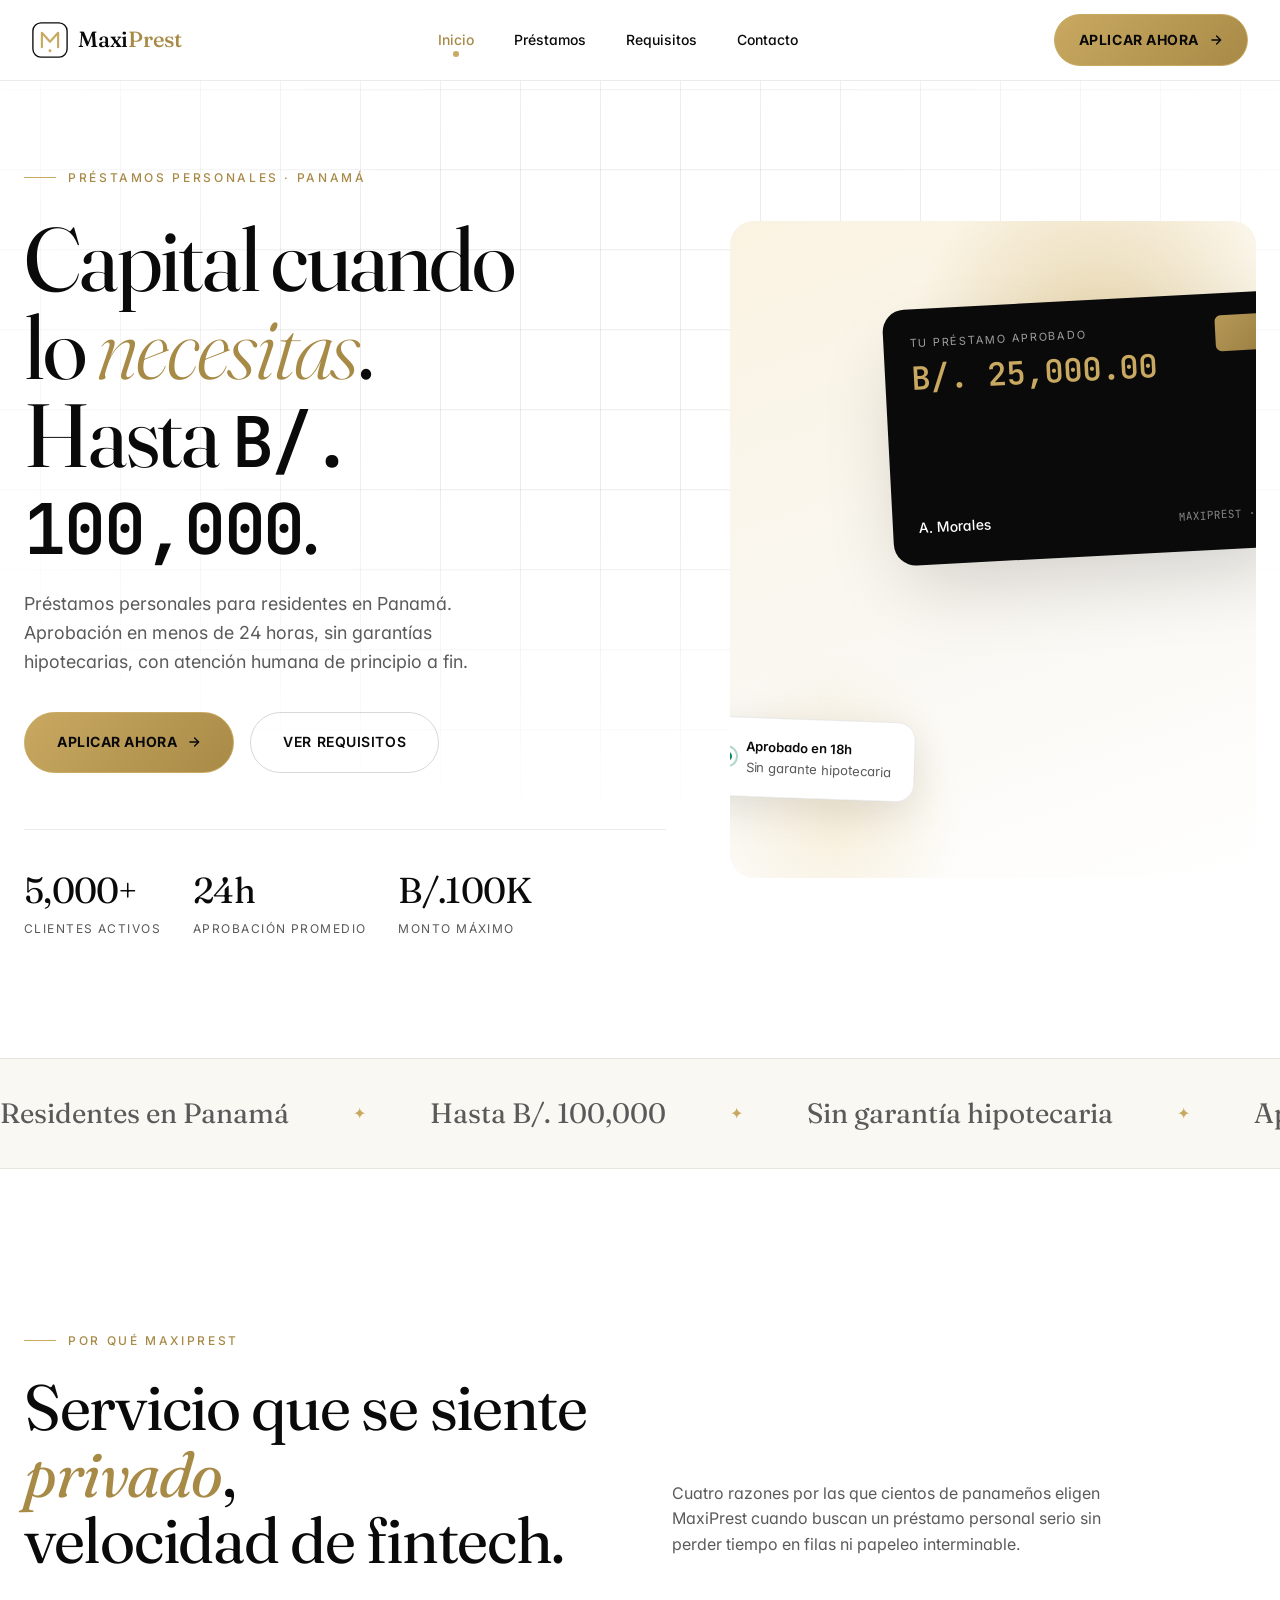
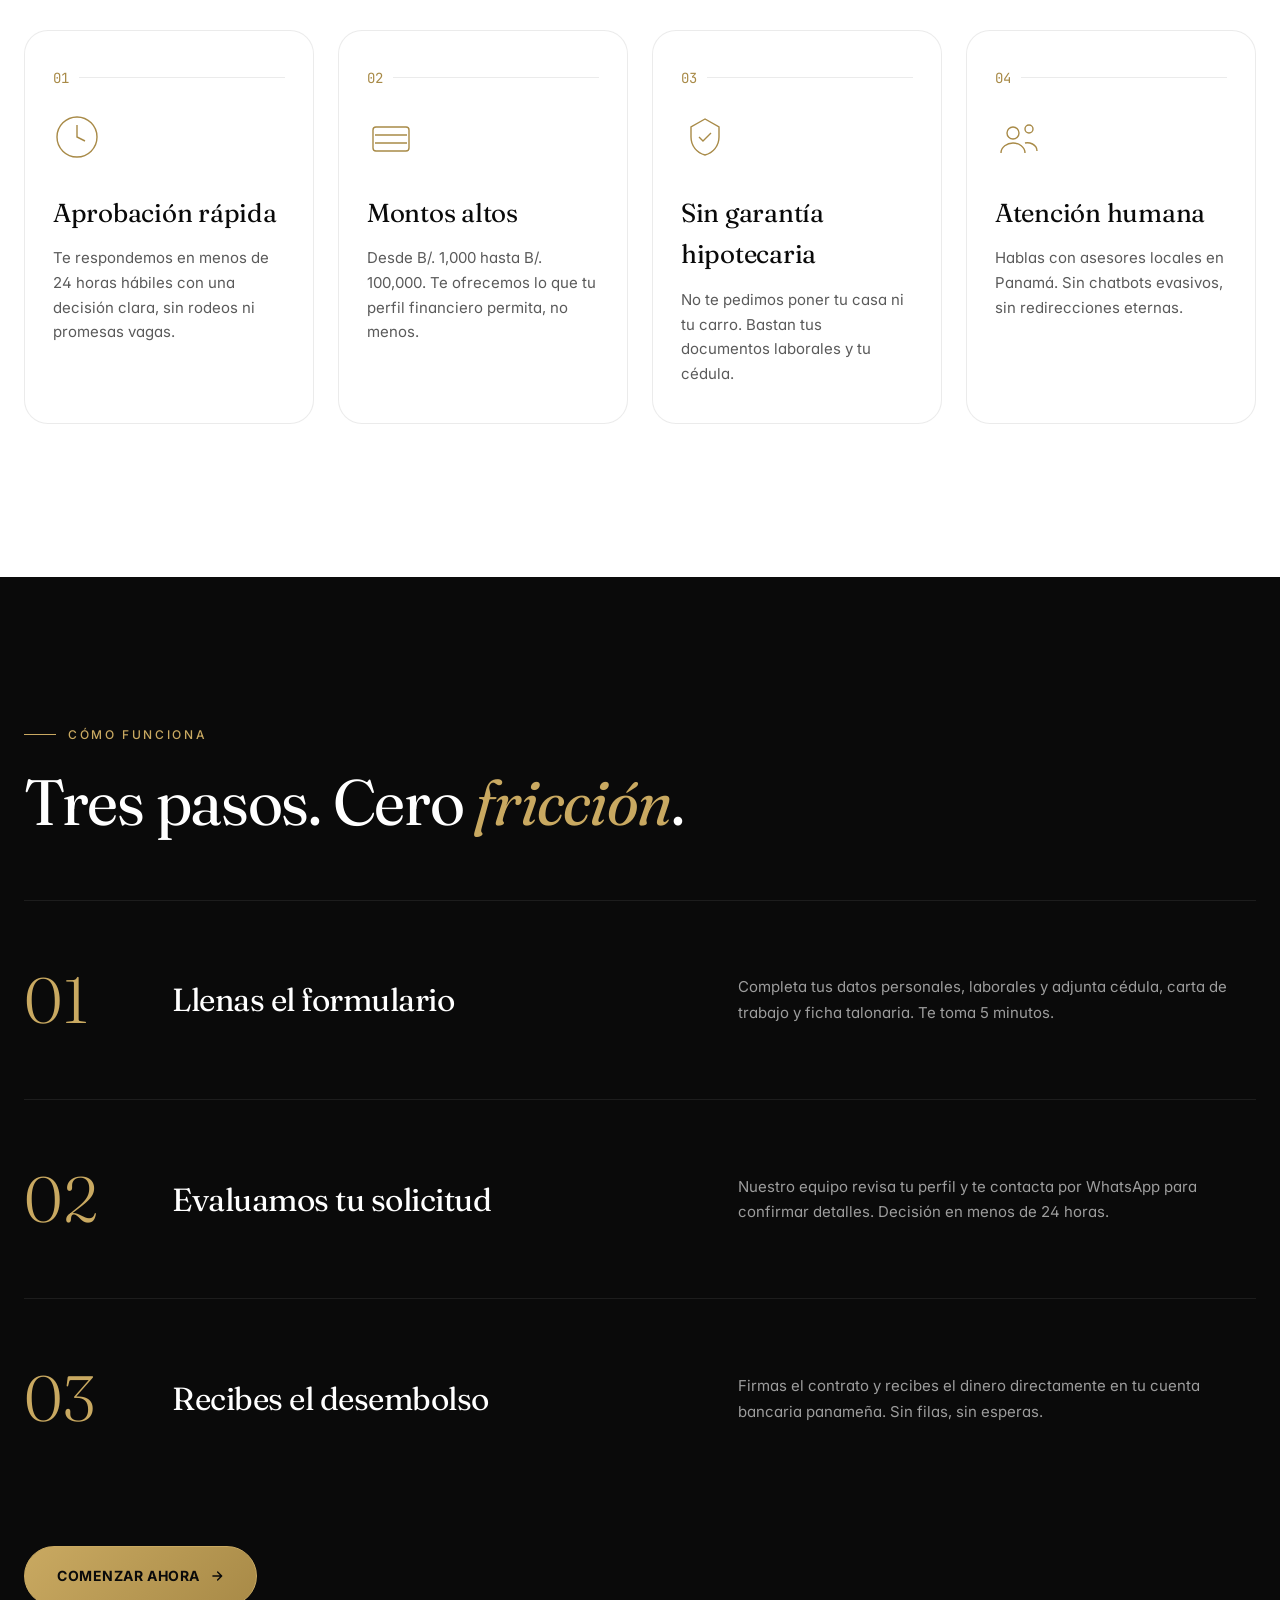
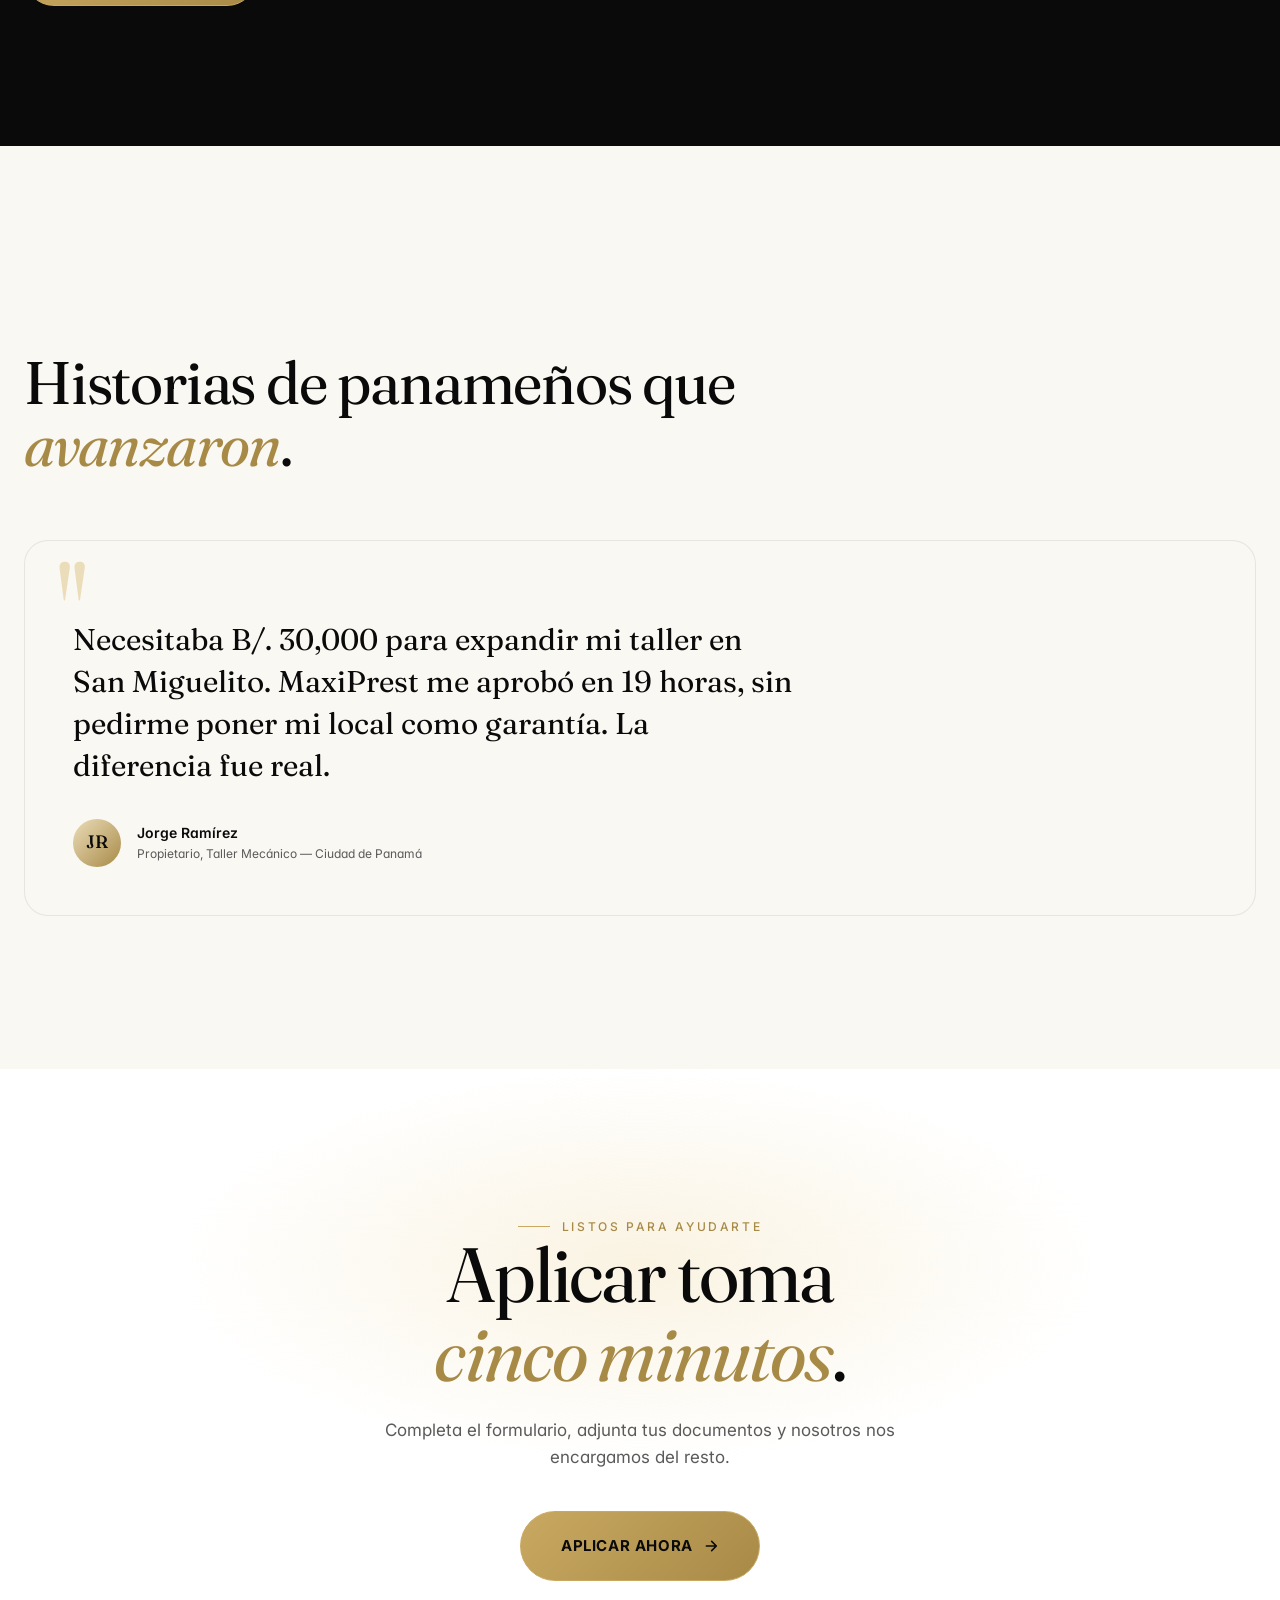
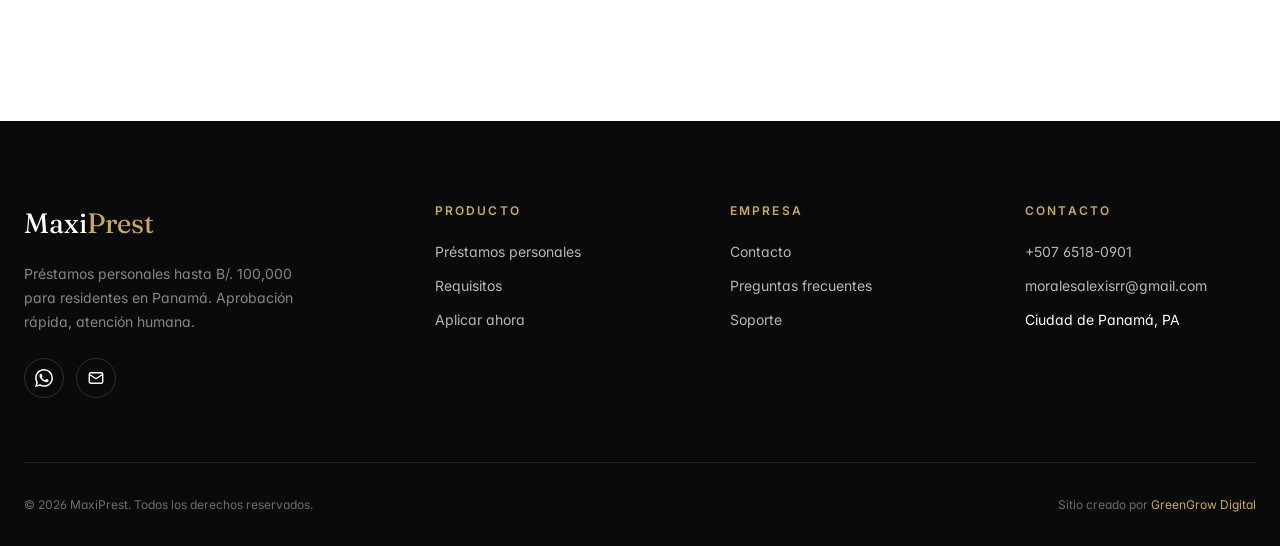
==== index.html @ 6a61d1ea "feat: MaxiPrest award-winning multi-page demo" ====
<!doctype html>
<html lang="es">
<head>
  <meta charset="utf-8" />
  <meta name="viewport" content="width=device-width, initial-scale=1, viewport-fit=cover" />
  <title>MaxiPrest — Préstamos personales hasta B/. 100,000 en Panamá</title>
  <meta name="description" content="Préstamos personales hasta B/. 100,000 para residentes en Panamá. Aprobación en 24 horas, sin garantía hipotecaria, atención humana." />
  <meta property="og:title" content="MaxiPrest — Préstamos personales hasta B/. 100,000" />
  <meta property="og:description" content="Aprobación en 24h. Préstamos hasta B/. 100,000 para residentes en Panamá." />
  <meta property="og:type" content="website" />
  <link rel="icon" href="/public/logo-mark.svg" type="image/svg+xml" />
  <link rel="preconnect" href="https://fonts.googleapis.com" />
  <link rel="preconnect" href="https://fonts.gstatic.com" crossorigin />
  <link href="https://fonts.googleapis.com/css2?family=Fraunces:opsz,wght@9..144,300..900&family=Inter:wght@300;400;500;600;700&family=JetBrains+Mono:wght@400;600&display=swap" rel="stylesheet" />
  <link href="/shared/theme.css" rel="stylesheet" />
  <style>
    /* Hero */
    .hero {
      position: relative;
      padding: calc(var(--mp-nav-h) + 80px) 24px 120px;
      overflow: hidden;
      background: var(--mp-bg);
    }
    .hero-inner {
      max-width: 1280px;
      margin: 0 auto;
      display: grid;
      grid-template-columns: 1.1fr .9fr;
      gap: 64px;
      align-items: center;
      position: relative;
    }
    .hero-h1 {
      font-family: var(--mp-font-display);
      font-size: clamp(48px, 7vw, 104px);
      font-weight: 400;
      line-height: 0.98;
      letter-spacing: -0.025em;
      margin: 28px 0 24px;
      color: var(--mp-ink);
    }
    .hero-h1 em { font-style: italic; color: var(--mp-gold-deep); font-weight: 300; }
    .hero-h1 .mp-mono-amt { font-family: var(--mp-font-mono); font-weight: 600; font-size: 0.78em; letter-spacing: -0.03em; }
    .hero-sub { font-size: clamp(16px, 1.4vw, 19px); color: var(--mp-ink-mute); max-width: 520px; line-height: 1.6; margin-bottom: 36px; }
    .hero-ctas { display: flex; gap: 16px; flex-wrap: wrap; }
    .hero-meta { display: flex; gap: 32px; margin-top: 56px; padding-top: 32px; border-top: 1px solid var(--mp-line); flex-wrap: wrap; }
    .hero-meta-item .num { font-family: var(--mp-font-display); font-size: 36px; color: var(--mp-ink); letter-spacing: -0.02em; }
    .hero-meta-item .lbl { font-size: 12px; letter-spacing: 0.12em; text-transform: uppercase; color: var(--mp-ink-mute); }

    .hero-visual {
      position: relative;
      aspect-ratio: 4 / 5;
      border-radius: var(--mp-radius-lg);
      overflow: hidden;
      background: linear-gradient(160deg, var(--mp-gold-tint) 0%, var(--mp-bg-soft) 60%, var(--mp-bg) 100%);
      transform: translateZ(0);
    }
    .hero-visual::before {
      content: '';
      position: absolute;
      inset: 0;
      background:
        radial-gradient(60% 50% at 70% 20%, var(--mp-gold-soft) 0%, transparent 60%),
        radial-gradient(40% 40% at 20% 90%, var(--mp-gold-tint) 0%, transparent 60%);
      mix-blend-mode: multiply;
    }
    .hero-card-money {
      position: absolute;
      top: 12%;
      right: -8%;
      width: 78%;
      aspect-ratio: 1.6/1;
      background: var(--mp-ink);
      border-radius: 22px;
      padding: 26px;
      color: var(--mp-bg);
      box-shadow: var(--mp-shadow-lg);
      display: flex;
      flex-direction: column;
      justify-content: space-between;
      transform: rotate(-3deg);
    }
    .hero-card-money::after {
      content: '';
      position: absolute;
      top: 22px; right: 22px;
      width: 56px; height: 36px;
      background: linear-gradient(135deg, var(--mp-gold) 0%, var(--mp-gold-deep) 100%);
      border-radius: 6px;
      opacity: .9;
    }
    .hero-card-money .amt { font-family: var(--mp-font-mono); font-size: 32px; color: var(--mp-gold); font-weight: 600; }
    .hero-card-money .lbl { font-size: 11px; letter-spacing: 0.16em; text-transform: uppercase; opacity: .6; }
    .hero-card-money .row { display: flex; justify-content: space-between; align-items: flex-end; }
    .hero-card-money .holder { font-size: 14px; font-weight: 500; }

    .hero-card-approval {
      position: absolute;
      bottom: 12%;
      left: -6%;
      background: var(--mp-bg);
      border: 1px solid var(--mp-line);
      border-radius: 18px;
      padding: 18px 22px;
      box-shadow: var(--mp-shadow-md);
      display: flex;
      align-items: center;
      gap: 14px;
      transform: rotate(2deg);
    }
    .hero-card-approval .dot { width: 10px; height: 10px; border-radius: 50%; background: var(--mp-success); position: relative; }
    .hero-card-approval .dot::after { content: ''; position: absolute; inset: -6px; border-radius: 50%; border: 2px solid var(--mp-success); opacity: .35; animation: mp-pulse 2s var(--mp-ease) infinite; }
    @keyframes mp-pulse { 0% { transform: scale(.9); opacity: .5; } 70% { transform: scale(1.6); opacity: 0; } 100% { opacity: 0; } }
    .hero-card-approval .txt { font-size: 13px; }
    .hero-card-approval .txt strong { display:block; color: var(--mp-ink); font-weight: 600; }
    .hero-card-approval .txt span { color: var(--mp-ink-mute); }

    @media (max-width: 980px) {
      .hero-inner { grid-template-columns: 1fr; gap: 48px; }
      .hero-visual { max-width: 480px; margin: 0 auto; }
    }

    /* Marquee */
    .marquee {
      padding: 32px 0;
      border-top: 1px solid var(--mp-line);
      border-bottom: 1px solid var(--mp-line);
      overflow: hidden;
      background: var(--mp-bg-soft);
    }
    .marquee-track {
      display: flex;
      gap: 64px;
      animation: scroll-x 40s linear infinite;
      width: max-content;
    }
    .marquee-item { font-family: var(--mp-font-display); font-size: 28px; color: var(--mp-ink-mute); display: inline-flex; align-items: center; gap: 64px; }
    .marquee-item::after { content: '✦'; color: var(--mp-gold); font-size: 16px; }
    @keyframes scroll-x { to { transform: translateX(-50%); } }

    /* Benefits */
    .benefits-grid { display: grid; grid-template-columns: repeat(auto-fit, minmax(240px, 1fr)); gap: 24px; margin-top: 56px; }
    .benefit { padding: 36px 28px; }
    .benefit-num { font-family: var(--mp-font-mono); color: var(--mp-gold-deep); font-size: 14px; margin-bottom: 24px; display: flex; align-items: center; gap: 10px; }
    .benefit-num::after { content: ''; flex: 1; height: 1px; background: var(--mp-line); }
    .benefit-icon { width: 48px; height: 48px; color: var(--mp-gold-deep); margin-bottom: 24px; }
    .benefit h3 { font-family: var(--mp-font-display); font-size: 26px; font-weight: 400; margin: 0 0 12px; letter-spacing: -0.01em; }
    .benefit p { margin: 0; color: var(--mp-ink-mute); font-size: 15px; line-height: 1.65; }

    /* Steps */
    .steps {
      background: var(--mp-ink);
      color: var(--mp-bg);
      padding: clamp(80px, 12vw, 140px) 24px;
      overflow: hidden;
      position: relative;
    }
    .steps .mp-eyebrow { color: var(--mp-gold); }
    .steps-h2 { font-family: var(--mp-font-display); color: var(--mp-bg); font-size: clamp(40px, 5vw, 64px); font-weight: 400; letter-spacing: -0.02em; line-height: 1.05; margin: 24px 0 64px; max-width: 800px; }
    .steps-h2 em { color: var(--mp-gold); font-style: italic; }
    .step { display: grid; grid-template-columns: 100px 1fr 1fr; gap: 48px; padding: 48px 0; border-top: 1px solid rgba(255,255,255,0.08); align-items: center; }
    .step:last-child { border-bottom: 1px solid rgba(255,255,255,0.08); }
    .step-num { font-family: var(--mp-font-display); font-size: 64px; color: var(--mp-gold); font-weight: 300; }
    .step-title { font-family: var(--mp-font-display); font-size: 32px; font-weight: 400; letter-spacing: -0.015em; }
    .step-desc { color: rgba(255,255,255,0.6); font-size: 15px; line-height: 1.7; }
    @media (max-width: 760px) {
      .step { grid-template-columns: 1fr; gap: 12px; padding: 32px 0; }
    }

    /* Testimonials */
    .testimonial-card { padding: 48px; background: var(--mp-bg-soft); border-radius: var(--mp-radius-lg); border: 1px solid var(--mp-line); position: relative; }
    .testimonial-card::before {
      content: '"';
      position: absolute;
      top: 12px; left: 32px;
      font-family: var(--mp-font-display);
      font-size: 120px;
      color: var(--mp-gold-soft);
      line-height: 1;
    }
    .testimonial-quote { font-family: var(--mp-font-display); font-size: clamp(22px, 2.4vw, 30px); line-height: 1.4; font-weight: 400; color: var(--mp-ink); position: relative; max-width: 720px; }
    .testimonial-author { display: flex; align-items: center; gap: 16px; margin-top: 32px; }
    .testimonial-avatar { width: 48px; height: 48px; border-radius: 50%; background: linear-gradient(135deg, var(--mp-gold-soft), var(--mp-gold-deep)); display: flex; align-items: center; justify-content: center; font-family: var(--mp-font-display); font-size: 18px; color: var(--mp-ink); font-weight: 500; }
    .testimonial-name { font-weight: 600; font-size: 14px; color: var(--mp-ink); }
    .testimonial-role { font-size: 12px; color: var(--mp-ink-mute); }

    /* Final CTA */
    .final-cta {
      padding: clamp(80px, 12vw, 140px) 24px;
      text-align: center;
      background:
        radial-gradient(ellipse 60% 50% at 50% 30%, var(--mp-gold-tint) 0%, transparent 60%),
        var(--mp-bg);
    }
    .final-cta h2 { font-family: var(--mp-font-display); font-size: clamp(40px, 6vw, 84px); line-height: 1.02; font-weight: 400; margin: 0 0 24px; letter-spacing: -0.025em; }
    .final-cta h2 em { color: var(--mp-gold-deep); font-style: italic; }
    .final-cta p { color: var(--mp-ink-mute); font-size: 17px; max-width: 600px; margin: 0 auto 40px; }
  </style>
</head>
<body>

  <div id="mp-nav"></div>

  <section class="hero">
    <div class="mp-hero-grid-bg"></div>
    <div class="hero-inner">
      <div>
        <span class="mp-eyebrow" data-mp-reveal>Préstamos personales · Panamá</span>
        <h1 class="hero-h1" data-mp-reveal data-mp-reveal-delay="100">
          Capital cuando<br/>lo <em>necesitas</em>.<br/>
          Hasta <span class="mp-mono-amt">B/. 100,000</span>.
        </h1>
        <p class="hero-sub" data-mp-reveal data-mp-reveal-delay="200">
          Préstamos personales para residentes en Panamá. Aprobación en menos de 24 horas, sin garantías hipotecarias, con atención humana de principio a fin.
        </p>
        <div class="hero-ctas" data-mp-reveal data-mp-reveal-delay="300">
          <a class="mp-btn mp-btn-gold-solid" href="/aplica">
            Aplicar ahora
            <svg width="14" height="14" viewBox="0 0 24 24" fill="none" stroke="currentColor" stroke-width="2.4" stroke-linecap="round" stroke-linejoin="round"><path d="M5 12h14M13 5l7 7-7 7"/></svg>
          </a>
          <a class="mp-btn mp-btn-ghost" href="/requisitos">Ver requisitos</a>
        </div>
        <div class="hero-meta" data-mp-reveal data-mp-reveal-delay="400">
          <div class="hero-meta-item">
            <div class="num"><span data-counter="5000">0</span>+</div>
            <div class="lbl">Clientes activos</div>
          </div>
          <div class="hero-meta-item">
            <div class="num"><span data-counter="24">0</span>h</div>
            <div class="lbl">Aprobación promedio</div>
          </div>
          <div class="hero-meta-item">
            <div class="num">B/.<span data-counter="100">0</span>K</div>
            <div class="lbl">Monto máximo</div>
          </div>
        </div>
      </div>

      <div class="hero-visual" data-mp-reveal data-mp-reveal-delay="200" id="heroVisual">
        <div class="hero-card-money" id="heroCardMoney">
          <div>
            <div class="lbl">Tu préstamo aprobado</div>
            <div class="amt">B/. 25,000.00</div>
          </div>
          <div class="row">
            <div class="holder">A. Morales</div>
            <div style="font-family: var(--mp-font-mono); font-size: 11px; opacity: .5;">MAXIPREST · PA</div>
          </div>
        </div>
        <div class="hero-card-approval" id="heroCardApproval">
          <span class="dot"></span>
          <div class="txt">
            <strong>Aprobado en 18h</strong>
            <span>Sin garante hipotecaria</span>
          </div>
        </div>
      </div>
    </div>
  </section>

  <div class="marquee" aria-hidden="true">
    <div class="marquee-track">
      <span class="marquee-item">Residentes en Panamá</span>
      <span class="marquee-item">Hasta B/. 100,000</span>
      <span class="marquee-item">Sin garantía hipotecaria</span>
      <span class="marquee-item">Aprobación en 24h</span>
      <span class="marquee-item">Atención humana</span>
      <span class="marquee-item">Residentes en Panamá</span>
      <span class="marquee-item">Hasta B/. 100,000</span>
      <span class="marquee-item">Sin garantía hipotecaria</span>
      <span class="marquee-item">Aprobación en 24h</span>
      <span class="marquee-item">Atención humana</span>
    </div>
  </div>

  <section class="mp-section">
    <div class="mp-container">
      <div style="display:grid; grid-template-columns: 1fr 1fr; gap: 64px; align-items: end;">
        <div>
          <span class="mp-eyebrow" data-mp-reveal>Por qué MaxiPrest</span>
          <h2 class="mp-display" data-mp-reveal data-mp-reveal-delay="100" style="font-size: clamp(36px, 5vw, 64px); margin: 24px 0 0;">
            Servicio que se siente <em style="font-style: italic; color: var(--mp-gold-deep);">privado</em>,<br/>velocidad de fintech.
          </h2>
        </div>
        <p class="mp-text-mute" data-mp-reveal data-mp-reveal-delay="200" style="font-size: 16px; max-width: 460px;">
          Cuatro razones por las que cientos de panameños eligen MaxiPrest cuando buscan un préstamo personal serio sin perder tiempo en filas ni papeleo interminable.
        </p>
      </div>

      <div class="benefits-grid">
        <article class="mp-card mp-card-hover benefit" data-mp-reveal>
          <div class="benefit-num">01</div>
          <svg class="benefit-icon" viewBox="0 0 48 48" fill="none" stroke="currentColor" stroke-width="1.4"><circle cx="24" cy="24" r="20"/><path d="M24 12v12l8 4"/></svg>
          <h3>Aprobación rápida</h3>
          <p>Te respondemos en menos de 24 horas hábiles con una decisión clara, sin rodeos ni promesas vagas.</p>
        </article>
        <article class="mp-card mp-card-hover benefit" data-mp-reveal data-mp-reveal-delay="100">
          <div class="benefit-num">02</div>
          <svg class="benefit-icon" viewBox="0 0 48 48" fill="none" stroke="currentColor" stroke-width="1.4"><path d="M8 22h32M8 30h32"/><rect x="6" y="14" width="36" height="24" rx="3"/></svg>
          <h3>Montos altos</h3>
          <p>Desde B/. 1,000 hasta B/. 100,000. Te ofrecemos lo que tu perfil financiero permita, no menos.</p>
        </article>
        <article class="mp-card mp-card-hover benefit" data-mp-reveal data-mp-reveal-delay="200">
          <div class="benefit-num">03</div>
          <svg class="benefit-icon" viewBox="0 0 48 48" fill="none" stroke="currentColor" stroke-width="1.4"><path d="M24 6L10 14v10c0 9 6 16 14 18 8-2 14-9 14-18V14L24 6z"/><path d="M18 24l4 4 8-8"/></svg>
          <h3>Sin garantía hipotecaria</h3>
          <p>No te pedimos poner tu casa ni tu carro. Bastan tus documentos laborales y tu cédula.</p>
        </article>
        <article class="mp-card mp-card-hover benefit" data-mp-reveal data-mp-reveal-delay="300">
          <div class="benefit-num">04</div>
          <svg class="benefit-icon" viewBox="0 0 48 48" fill="none" stroke="currentColor" stroke-width="1.4"><circle cx="18" cy="20" r="6"/><path d="M6 40c0-6 6-10 12-10s12 4 12 10"/><circle cx="34" cy="16" r="4"/><path d="M30 30c4-1 12 1 12 8"/></svg>
          <h3>Atención humana</h3>
          <p>Hablas con asesores locales en Panamá. Sin chatbots evasivos, sin redirecciones eternas.</p>
        </article>
      </div>
    </div>
  </section>

  <section class="steps">
    <div class="mp-container">
      <span class="mp-eyebrow" data-mp-reveal>Cómo funciona</span>
      <h2 class="steps-h2" data-mp-reveal data-mp-reveal-delay="100">
        Tres pasos. Cero <em>fricción</em>.
      </h2>

      <div class="step" data-mp-reveal>
        <div class="step-num">01</div>
        <div class="step-title">Llenas el formulario</div>
        <div class="step-desc">Completa tus datos personales, laborales y adjunta cédula, carta de trabajo y ficha talonaria. Te toma 5 minutos.</div>
      </div>
      <div class="step" data-mp-reveal data-mp-reveal-delay="100">
        <div class="step-num">02</div>
        <div class="step-title">Evaluamos tu solicitud</div>
        <div class="step-desc">Nuestro equipo revisa tu perfil y te contacta por WhatsApp para confirmar detalles. Decisión en menos de 24 horas.</div>
      </div>
      <div class="step" data-mp-reveal data-mp-reveal-delay="200">
        <div class="step-num">03</div>
        <div class="step-title">Recibes el desembolso</div>
        <div class="step-desc">Firmas el contrato y recibes el dinero directamente en tu cuenta bancaria panameña. Sin filas, sin esperas.</div>
      </div>

      <div style="margin-top: 48px;">
        <a class="mp-btn mp-btn-gold-solid" href="/aplica" data-mp-reveal>
          Comenzar ahora
          <svg width="14" height="14" viewBox="0 0 24 24" fill="none" stroke="currentColor" stroke-width="2.4" stroke-linecap="round" stroke-linejoin="round"><path d="M5 12h14M13 5l7 7-7 7"/></svg>
        </a>
      </div>
    </div>
  </section>

  <section class="mp-section" style="background: var(--mp-bg-soft);">
    <div class="mp-container">
      <span class="mp-eyebrow" data-mp-reveal>Testimonios</span>
      <h2 class="mp-display" data-mp-reveal data-mp-reveal-delay="100" style="font-size: clamp(36px, 5vw, 60px); margin: 24px 0 64px; max-width: 760px;">
        Historias de panameños que <em style="font-style: italic; color: var(--mp-gold-deep);">avanzaron</em>.
      </h2>

      <div class="testimonial-card" data-mp-reveal>
        <p class="testimonial-quote">
          Necesitaba B/. 30,000 para expandir mi taller en San Miguelito. MaxiPrest me aprobó en 19 horas, sin pedirme poner mi local como garantía. La diferencia fue real.
        </p>
        <div class="testimonial-author">
          <div class="testimonial-avatar">JR</div>
          <div>
            <div class="testimonial-name">Jorge Ramírez</div>
            <div class="testimonial-role">Propietario, Taller Mecánico — Ciudad de Panamá</div>
          </div>
        </div>
      </div>
    </div>
  </section>

  <section class="final-cta">
    <span class="mp-eyebrow" data-mp-reveal>Listos para ayudarte</span>
    <h2 data-mp-reveal data-mp-reveal-delay="100">
      Aplicar toma<br/><em>cinco minutos</em>.
    </h2>
    <p data-mp-reveal data-mp-reveal-delay="200">Completa el formulario, adjunta tus documentos y nosotros nos encargamos del resto.</p>
    <div data-mp-reveal data-mp-reveal-delay="300">
      <a class="mp-btn mp-btn-gold-solid" href="/aplica" style="padding: 22px 40px; font-size: 15px;">
        Aplicar ahora
        <svg width="16" height="16" viewBox="0 0 24 24" fill="none" stroke="currentColor" stroke-width="2.4" stroke-linecap="round" stroke-linejoin="round"><path d="M5 12h14M13 5l7 7-7 7"/></svg>
      </a>
    </div>
  </section>

  <div id="mp-footer"></div>

  <script src="/shared/nav-footer.js"></script>
  <script>
    // Number counters
    (function() {
      const counters = document.querySelectorAll('[data-counter]');
      if (!counters.length) return;
      const animate = (el) => {
        const target = parseFloat(el.dataset.counter);
        const dur = 1600;
        const start = performance.now();
        const step = (now) => {
          const p = Math.min((now - start) / dur, 1);
          const eased = 1 - Math.pow(1 - p, 3);
          const val = Math.floor(target * eased);
          el.textContent = val.toLocaleString('es-PA');
          if (p < 1) requestAnimationFrame(step);
          else el.textContent = target.toLocaleString('es-PA');
        };
        requestAnimationFrame(step);
      };
      const io = new IntersectionObserver((entries) => {
        entries.forEach(e => {
          if (e.isIntersecting) { animate(e.target); io.unobserve(e.target); }
        });
      }, { threshold: 0.4 });
      counters.forEach(c => io.observe(c));
    })();

    // Parallax hero cards
    (function() {
      const visual = document.getElementById('heroVisual');
      const money = document.getElementById('heroCardMoney');
      const approval = document.getElementById('heroCardApproval');
      if (!visual) return;
      visual.addEventListener('mousemove', (e) => {
        const r = visual.getBoundingClientRect();
        const x = (e.clientX - r.left) / r.width - 0.5;
        const y = (e.clientY - r.top) / r.height - 0.5;
        money.style.transform = `rotate(-3deg) translate(${x * -18}px, ${y * -12}px)`;
        approval.style.transform = `rotate(2deg) translate(${x * 12}px, ${y * 8}px)`;
      });
      visual.addEventListener('mouseleave', () => {
        money.style.transform = '';
        approval.style.transform = '';
      });
    })();
  </script>
</body>
</html>
---- shared/theme.css ----
/* MaxiPrest — Tema editorial premium (blanco + dorado + negro) */
:root {
  --mp-bg:          #FFFFFF;
  --mp-bg-soft:     #FAF8F3;
  --mp-bg-tint:     #F4EFE3;
  --mp-surface:     #FFFFFF;
  --mp-ink:         #0A0A0A;
  --mp-ink-2:       #1A1A1A;
  --mp-ink-mute:    #5A5A5A;
  --mp-ink-soft:    #8A8A8A;
  --mp-gold:        #C9A961;
  --mp-gold-deep:   #A88A47;
  --mp-gold-soft:   #EBDDB9;
  --mp-gold-tint:   #FAF3E2;
  --mp-line:        rgba(10,10,10,0.08);
  --mp-line-strong: rgba(10,10,10,0.16);
  --mp-line-gold:   rgba(201,169,97,0.35);
  --mp-success:     #0E8F5F;
  --mp-error:       #B91C1C;

  --mp-shadow-sm:   0 2px 12px rgba(10,10,10,0.06);
  --mp-shadow-md:   0 12px 40px rgba(10,10,10,0.10);
  --mp-shadow-lg:   0 32px 80px -16px rgba(10,10,10,0.18);
  --mp-glow-gold:   0 0 0 1px rgba(201,169,97,0.45), 0 20px 60px -20px rgba(201,169,97,0.45);

  --mp-radius-sm:   8px;
  --mp-radius-md:   14px;
  --mp-radius-lg:   24px;
  --mp-radius-pill: 9999px;

  --mp-ease:        cubic-bezier(0.22, 1, 0.36, 1);
  --mp-ease-out:    cubic-bezier(0.16, 1, 0.3, 1);

  --mp-font-display: 'Fraunces', Georgia, serif;
  --mp-font-body:    'Inter', system-ui, -apple-system, sans-serif;
  --mp-font-mono:    'JetBrains Mono', ui-monospace, monospace;

  --mp-nav-h:       80px;
}

* { box-sizing: border-box; -webkit-font-smoothing: antialiased; -moz-osx-font-smoothing: grayscale; }
html { scroll-behavior: smooth; }
body {
  font-family: var(--mp-font-body);
  color: var(--mp-ink);
  background: var(--mp-bg);
  margin: 0;
  font-size: 16px;
  line-height: 1.6;
  font-feature-settings: 'ss01', 'cv11';
}

.mp-display { font-family: var(--mp-font-display); font-weight: 400; letter-spacing: -0.02em; line-height: 1.04; font-optical-sizing: auto; }
.mp-mono    { font-family: var(--mp-font-mono); font-feature-settings: 'tnum'; }

.mp-eyebrow {
  font-family: var(--mp-font-body);
  font-size: 12px;
  letter-spacing: 0.22em;
  text-transform: uppercase;
  font-weight: 500;
  color: var(--mp-gold-deep);
  display: inline-flex;
  align-items: center;
  gap: 12px;
}
.mp-eyebrow::before {
  content: '';
  width: 32px;
  height: 1px;
  background: var(--mp-gold);
  display: inline-block;
}

.mp-link-gold {
  color: var(--mp-gold-deep);
  text-decoration: none;
  border-bottom: 1px solid var(--mp-line-gold);
  transition: border-color .3s var(--mp-ease), color .3s var(--mp-ease);
}
.mp-link-gold:hover { color: var(--mp-ink); border-color: var(--mp-ink); }

.mp-btn {
  display: inline-flex;
  align-items: center;
  justify-content: center;
  gap: 10px;
  padding: 18px 32px;
  border-radius: var(--mp-radius-pill);
  font-weight: 600;
  font-size: 14px;
  letter-spacing: 0.04em;
  text-transform: uppercase;
  border: 1px solid transparent;
  cursor: pointer;
  transition: transform .35s var(--mp-ease), box-shadow .35s var(--mp-ease), background .35s var(--mp-ease), color .35s var(--mp-ease);
  position: relative;
  overflow: hidden;
  text-decoration: none;
  font-family: var(--mp-font-body);
  white-space: nowrap;
}
.mp-btn-gold {
  background: var(--mp-ink);
  color: var(--mp-bg);
  border-color: var(--mp-ink);
}
.mp-btn-gold::before {
  content: '';
  position: absolute;
  inset: 0;
  background: linear-gradient(135deg, var(--mp-gold), var(--mp-gold-deep));
  transform: translateX(-101%);
  transition: transform .55s var(--mp-ease);
  z-index: 0;
}
.mp-btn-gold > * { position: relative; z-index: 1; }
.mp-btn-gold:hover { transform: translateY(-2px); box-shadow: var(--mp-glow-gold); color: var(--mp-ink); }
.mp-btn-gold:hover::before { transform: translateX(0); }

.mp-btn-ghost {
  background: transparent;
  color: var(--mp-ink);
  border-color: var(--mp-line-strong);
}
.mp-btn-ghost:hover {
  border-color: var(--mp-ink);
  background: var(--mp-ink);
  color: var(--mp-bg);
  transform: translateY(-2px);
}

.mp-btn-gold-solid {
  background: linear-gradient(135deg, var(--mp-gold), var(--mp-gold-deep));
  color: var(--mp-ink);
  border-color: var(--mp-gold);
  font-weight: 700;
}
.mp-btn-gold-solid:hover { transform: translateY(-2px); box-shadow: var(--mp-glow-gold); }

.mp-card {
  background: var(--mp-surface);
  border: 1px solid var(--mp-line);
  border-radius: var(--mp-radius-lg);
  transition: transform .5s var(--mp-ease), box-shadow .5s var(--mp-ease), border-color .5s var(--mp-ease);
}
.mp-card-hover:hover {
  transform: translateY(-6px);
  box-shadow: var(--mp-shadow-md);
  border-color: var(--mp-line-gold);
}

.mp-divider {
  height: 1px;
  background: linear-gradient(90deg, transparent, var(--mp-line-gold), transparent);
  border: 0;
  margin: 0;
}

.mp-section { padding: clamp(80px, 12vw, 160px) 24px; }
.mp-container { max-width: 1280px; margin: 0 auto; }
.mp-container-narrow { max-width: 960px; margin: 0 auto; }

/* Reveal animations (fallback si AOS no carga) */
[data-mp-reveal] {
  opacity: 0;
  transform: translateY(32px);
  transition: opacity .9s var(--mp-ease-out), transform .9s var(--mp-ease-out);
}
[data-mp-reveal].is-visible { opacity: 1; transform: translateY(0); }
[data-mp-reveal-delay="100"].is-visible { transition-delay: .1s; }
[data-mp-reveal-delay="200"].is-visible { transition-delay: .2s; }
[data-mp-reveal-delay="300"].is-visible { transition-delay: .3s; }
[data-mp-reveal-delay="400"].is-visible { transition-delay: .4s; }
[data-mp-reveal-delay="500"].is-visible { transition-delay: .5s; }

/* Form */
.mp-field { position: relative; margin-bottom: 20px; }
.mp-input, .mp-select, .mp-textarea {
  width: 100%;
  padding: 18px 18px 18px 18px;
  border: 1px solid var(--mp-line-strong);
  border-radius: var(--mp-radius-md);
  background: var(--mp-bg);
  color: var(--mp-ink);
  font-family: var(--mp-font-body);
  font-size: 15px;
  transition: border-color .3s var(--mp-ease), box-shadow .3s var(--mp-ease), background .3s var(--mp-ease);
  appearance: none;
  -webkit-appearance: none;
}
.mp-input:focus, .mp-select:focus, .mp-textarea:focus {
  outline: none;
  border-color: var(--mp-gold);
  box-shadow: 0 0 0 4px var(--mp-gold-tint);
}
.mp-input::placeholder { color: var(--mp-ink-soft); }
.mp-select {
  background-image: url("data:image/svg+xml;utf8,<svg xmlns='http://www.w3.org/2000/svg' width='12' height='8' viewBox='0 0 12 8' fill='none'><path d='M1 1.5L6 6.5L11 1.5' stroke='%230A0A0A' stroke-width='1.5' stroke-linecap='round' stroke-linejoin='round'/></svg>");
  background-repeat: no-repeat;
  background-position: right 20px center;
  padding-right: 48px;
}
.mp-label {
  display: block;
  font-size: 12px;
  font-weight: 600;
  letter-spacing: 0.12em;
  text-transform: uppercase;
  color: var(--mp-ink-mute);
  margin-bottom: 8px;
}
.mp-label-req::after {
  content: '*';
  color: var(--mp-gold-deep);
  margin-left: 4px;
}

.mp-check {
  display: flex;
  align-items: flex-start;
  gap: 12px;
  cursor: pointer;
  user-select: none;
  font-size: 14px;
  color: var(--mp-ink-mute);
}
.mp-check input { position: absolute; opacity: 0; pointer-events: none; }
.mp-check-box {
  width: 22px;
  height: 22px;
  border: 1px solid var(--mp-line-strong);
  border-radius: 6px;
  display: inline-flex;
  align-items: center;
  justify-content: center;
  flex-shrink: 0;
  background: var(--mp-bg);
  transition: all .25s var(--mp-ease);
  margin-top: 1px;
}
.mp-check input:checked + .mp-check-box {
  background: var(--mp-ink);
  border-color: var(--mp-ink);
}
.mp-check input:checked + .mp-check-box::after {
  content: '';
  width: 6px;
  height: 10px;
  border: solid var(--mp-gold);
  border-width: 0 2px 2px 0;
  transform: rotate(45deg);
}

.mp-radio-group { display: inline-flex; gap: 8px; }
.mp-radio { position: relative; }
.mp-radio input { position: absolute; opacity: 0; pointer-events: none; }
.mp-radio-pill {
  display: inline-flex;
  align-items: center;
  justify-content: center;
  padding: 10px 24px;
  border: 1px solid var(--mp-line-strong);
  border-radius: var(--mp-radius-pill);
  font-size: 13px;
  font-weight: 600;
  cursor: pointer;
  transition: all .25s var(--mp-ease);
  background: var(--mp-bg);
  color: var(--mp-ink);
  min-width: 64px;
}
.mp-radio input:checked + .mp-radio-pill {
  background: var(--mp-ink);
  color: var(--mp-gold);
  border-color: var(--mp-ink);
}

.mp-error-msg {
  color: var(--mp-error);
  font-size: 12px;
  margin-top: 6px;
  display: none;
}
.mp-field.is-error .mp-input,
.mp-field.is-error .mp-select { border-color: var(--mp-error); box-shadow: 0 0 0 4px rgba(185,28,28,0.08); }
.mp-field.is-error .mp-error-msg { display: block; }

/* Upload zones */
.mp-upload {
  border: 1.5px dashed var(--mp-line-strong);
  border-radius: var(--mp-radius-lg);
  padding: 32px 24px;
  text-align: center;
  cursor: pointer;
  transition: all .3s var(--mp-ease);
  background: var(--mp-bg-soft);
  position: relative;
}
.mp-upload:hover { border-color: var(--mp-gold); background: var(--mp-gold-tint); }
.mp-upload.is-dragover { border-color: var(--mp-gold); background: var(--mp-gold-tint); transform: scale(1.01); }
.mp-upload.has-file { border-style: solid; border-color: var(--mp-success); background: var(--mp-bg); padding: 16px; text-align: left; }
.mp-upload input[type=file] { position: absolute; opacity: 0; width: 100%; height: 100%; inset: 0; cursor: pointer; }
.mp-upload-icon { color: var(--mp-gold-deep); margin-bottom: 12px; }
.mp-upload-text { font-weight: 600; color: var(--mp-ink); font-size: 14px; }
.mp-upload-hint { font-size: 12px; color: var(--mp-ink-mute); margin-top: 4px; }
.mp-upload-preview { display: none; align-items: center; gap: 12px; }
.mp-upload.has-file .mp-upload-preview { display: flex; }
.mp-upload.has-file .mp-upload-default { display: none; }
.mp-upload-thumb { width: 48px; height: 48px; border-radius: 8px; background: var(--mp-bg-tint); display: flex; align-items: center; justify-content: center; flex-shrink: 0; color: var(--mp-gold-deep); }
.mp-upload-thumb img { width: 100%; height: 100%; object-fit: cover; border-radius: 8px; }
.mp-upload-info { flex: 1; min-width: 0; }
.mp-upload-name { font-weight: 600; font-size: 13px; color: var(--mp-ink); white-space: nowrap; overflow: hidden; text-overflow: ellipsis; }
.mp-upload-size { font-size: 11px; color: var(--mp-ink-mute); }
.mp-upload-remove {
  background: var(--mp-bg-tint);
  border: 0;
  border-radius: 50%;
  width: 28px;
  height: 28px;
  cursor: pointer;
  display: flex;
  align-items: center;
  justify-content: center;
  color: var(--mp-ink-mute);
  transition: all .2s var(--mp-ease);
}
.mp-upload-remove:hover { background: var(--mp-error); color: white; }

/* Loading + success overlay */
.mp-overlay {
  position: fixed; inset: 0;
  background: rgba(255,255,255,0.96);
  backdrop-filter: blur(8px);
  display: none;
  align-items: center;
  justify-content: center;
  z-index: 100;
  flex-direction: column;
  gap: 24px;
  opacity: 0;
  transition: opacity .4s var(--mp-ease);
}
.mp-overlay.is-active { display: flex; opacity: 1; }
.mp-overlay-title { font-family: var(--mp-font-display); font-size: 32px; color: var(--mp-ink); }
.mp-overlay-sub { color: var(--mp-ink-mute); font-size: 15px; text-align: center; max-width: 480px; padding: 0 24px; }
.mp-spinner { width: 56px; height: 56px; border-radius: 50%; border: 3px solid var(--mp-gold-soft); border-top-color: var(--mp-gold-deep); animation: mp-spin 1s linear infinite; }
@keyframes mp-spin { to { transform: rotate(360deg); } }

.mp-check-svg { width: 80px; height: 80px; }
.mp-check-svg circle { fill: none; stroke: var(--mp-gold); stroke-width: 2; stroke-dasharray: 252; stroke-dashoffset: 252; animation: mp-draw-circle 0.8s var(--mp-ease-out) forwards; }
.mp-check-svg path { fill: none; stroke: var(--mp-gold-deep); stroke-width: 3; stroke-linecap: round; stroke-linejoin: round; stroke-dasharray: 60; stroke-dashoffset: 60; animation: mp-draw-check 0.5s 0.6s var(--mp-ease-out) forwards; }
@keyframes mp-draw-circle { to { stroke-dashoffset: 0; } }
@keyframes mp-draw-check { to { stroke-dashoffset: 0; } }

/* Nav */
.mp-nav {
  position: fixed; top: 0; left: 0; right: 0;
  z-index: 50;
  background: rgba(255,255,255,0.85);
  backdrop-filter: blur(16px);
  border-bottom: 1px solid var(--mp-line);
  transition: all .4s var(--mp-ease);
}
.mp-nav-inner { display: flex; align-items: center; justify-content: space-between; height: var(--mp-nav-h); max-width: 1440px; margin: 0 auto; padding: 0 32px; }
.mp-nav.is-scrolled { box-shadow: var(--mp-shadow-sm); --mp-nav-h: 64px; }
.mp-nav-logo { display: flex; align-items: center; gap: 10px; text-decoration: none; color: var(--mp-ink); }
.mp-nav-logo-mark { width: 36px; height: 36px; }
.mp-nav-logo-text { font-family: var(--mp-font-display); font-size: 22px; font-weight: 500; letter-spacing: -0.01em; }
.mp-nav-logo-text span { color: var(--mp-gold-deep); }
.mp-nav-links { display: flex; gap: 4px; align-items: center; }
.mp-nav-link {
  text-decoration: none;
  color: var(--mp-ink);
  font-weight: 500;
  font-size: 14px;
  padding: 10px 18px;
  border-radius: var(--mp-radius-pill);
  transition: all .25s var(--mp-ease);
  position: relative;
}
.mp-nav-link:hover { background: var(--mp-bg-soft); }
.mp-nav-link.is-active { color: var(--mp-gold-deep); }
.mp-nav-link.is-active::after {
  content: '';
  position: absolute;
  bottom: 4px;
  left: 50%;
  transform: translateX(-50%);
  width: 6px;
  height: 6px;
  border-radius: 50%;
  background: var(--mp-gold);
}
.mp-nav-cta { display: inline-flex; }

.mp-nav-toggle {
  display: none;
  background: transparent;
  border: 0;
  width: 44px;
  height: 44px;
  cursor: pointer;
  color: var(--mp-ink);
}

.mp-drawer {
  position: fixed;
  inset: 0;
  background: var(--mp-bg);
  z-index: 60;
  padding: 96px 32px 32px;
  transform: translateY(-100%);
  transition: transform .45s var(--mp-ease);
  display: flex;
  flex-direction: column;
  gap: 8px;
}
.mp-drawer.is-open { transform: translateY(0); }
.mp-drawer-link {
  text-decoration: none;
  color: var(--mp-ink);
  font-family: var(--mp-font-display);
  font-size: 36px;
  padding: 16px 0;
  border-bottom: 1px solid var(--mp-line);
}
.mp-drawer-close {
  position: absolute;
  top: 18px;
  right: 24px;
  width: 44px;
  height: 44px;
  background: transparent;
  border: 0;
  cursor: pointer;
  color: var(--mp-ink);
}

@media (max-width: 900px) {
  .mp-nav-links, .mp-nav-cta { display: none; }
  .mp-nav-toggle { display: inline-flex; align-items: center; justify-content: center; }
}

/* Footer */
.mp-footer { background: var(--mp-ink); color: var(--mp-bg); padding: 80px 24px 32px; }
.mp-footer a { color: var(--mp-bg); text-decoration: none; opacity: .7; transition: opacity .25s var(--mp-ease); }
.mp-footer a:hover { opacity: 1; color: var(--mp-gold); }
.mp-footer-grid {
  max-width: 1280px;
  margin: 0 auto;
  display: grid;
  grid-template-columns: 1.5fr 1fr 1fr 1fr;
  gap: 64px;
  padding-bottom: 64px;
  border-bottom: 1px solid rgba(255,255,255,0.08);
}
.mp-footer-brand { font-family: var(--mp-font-display); font-size: 28px; color: var(--mp-bg); margin-bottom: 16px; }
.mp-footer-brand span { color: var(--mp-gold); }
.mp-footer-tag { color: rgba(255,255,255,0.5); font-size: 14px; max-width: 280px; line-height: 1.7; }
.mp-footer-col h4 {
  font-size: 12px;
  letter-spacing: 0.18em;
  text-transform: uppercase;
  color: var(--mp-gold);
  font-weight: 600;
  margin: 0 0 20px;
}
.mp-footer-col ul { list-style: none; padding: 0; margin: 0; }
.mp-footer-col li { margin-bottom: 12px; font-size: 14px; }
.mp-footer-bottom { max-width: 1280px; margin: 32px auto 0; display: flex; justify-content: space-between; align-items: center; font-size: 12px; color: rgba(255,255,255,0.4); flex-wrap: wrap; gap: 16px; }

@media (max-width: 760px) {
  .mp-footer-grid { grid-template-columns: 1fr 1fr; gap: 48px 32px; }
}
@media (max-width: 480px) {
  .mp-footer-grid { grid-template-columns: 1fr; }
}

/* Hero shared */
.mp-hero-grid-bg {
  position: absolute;
  inset: 0;
  background-image:
    linear-gradient(var(--mp-line) 1px, transparent 1px),
    linear-gradient(90deg, var(--mp-line) 1px, transparent 1px);
  background-size: 80px 80px;
  background-position: center;
  mask-image: radial-gradient(ellipse 80% 60% at 50% 30%, black 30%, transparent 80%);
  -webkit-mask-image: radial-gradient(ellipse 80% 60% at 50% 30%, black 30%, transparent 80%);
  pointer-events: none;
}

/* Utility */
.mp-text-gold { color: var(--mp-gold-deep); }
.mp-text-mute { color: var(--mp-ink-mute); }
.mp-stroke-gold { -webkit-text-stroke: 1px var(--mp-gold); color: transparent; }

@media (prefers-reduced-motion: reduce) {
  *, *::before, *::after { animation-duration: 0.01ms !important; transition-duration: 0.01ms !important; scroll-behavior: auto !important; }
}
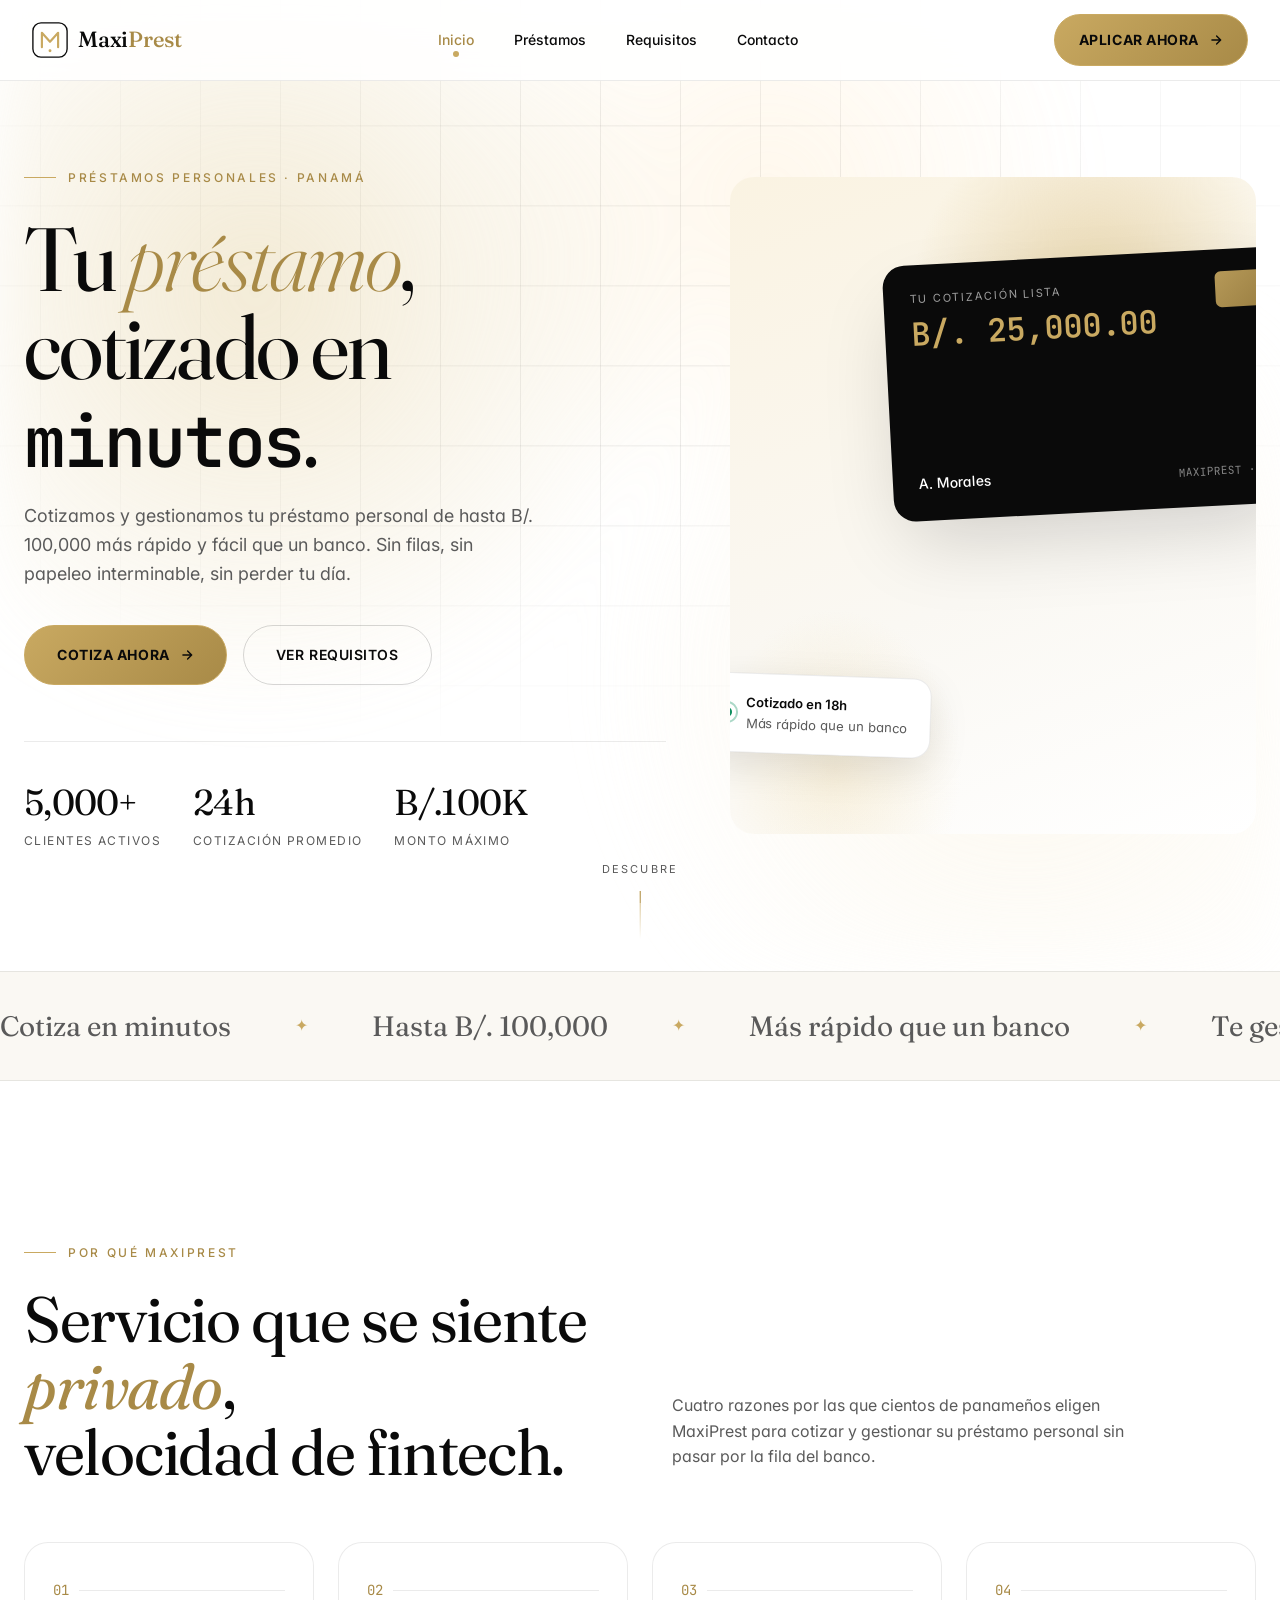
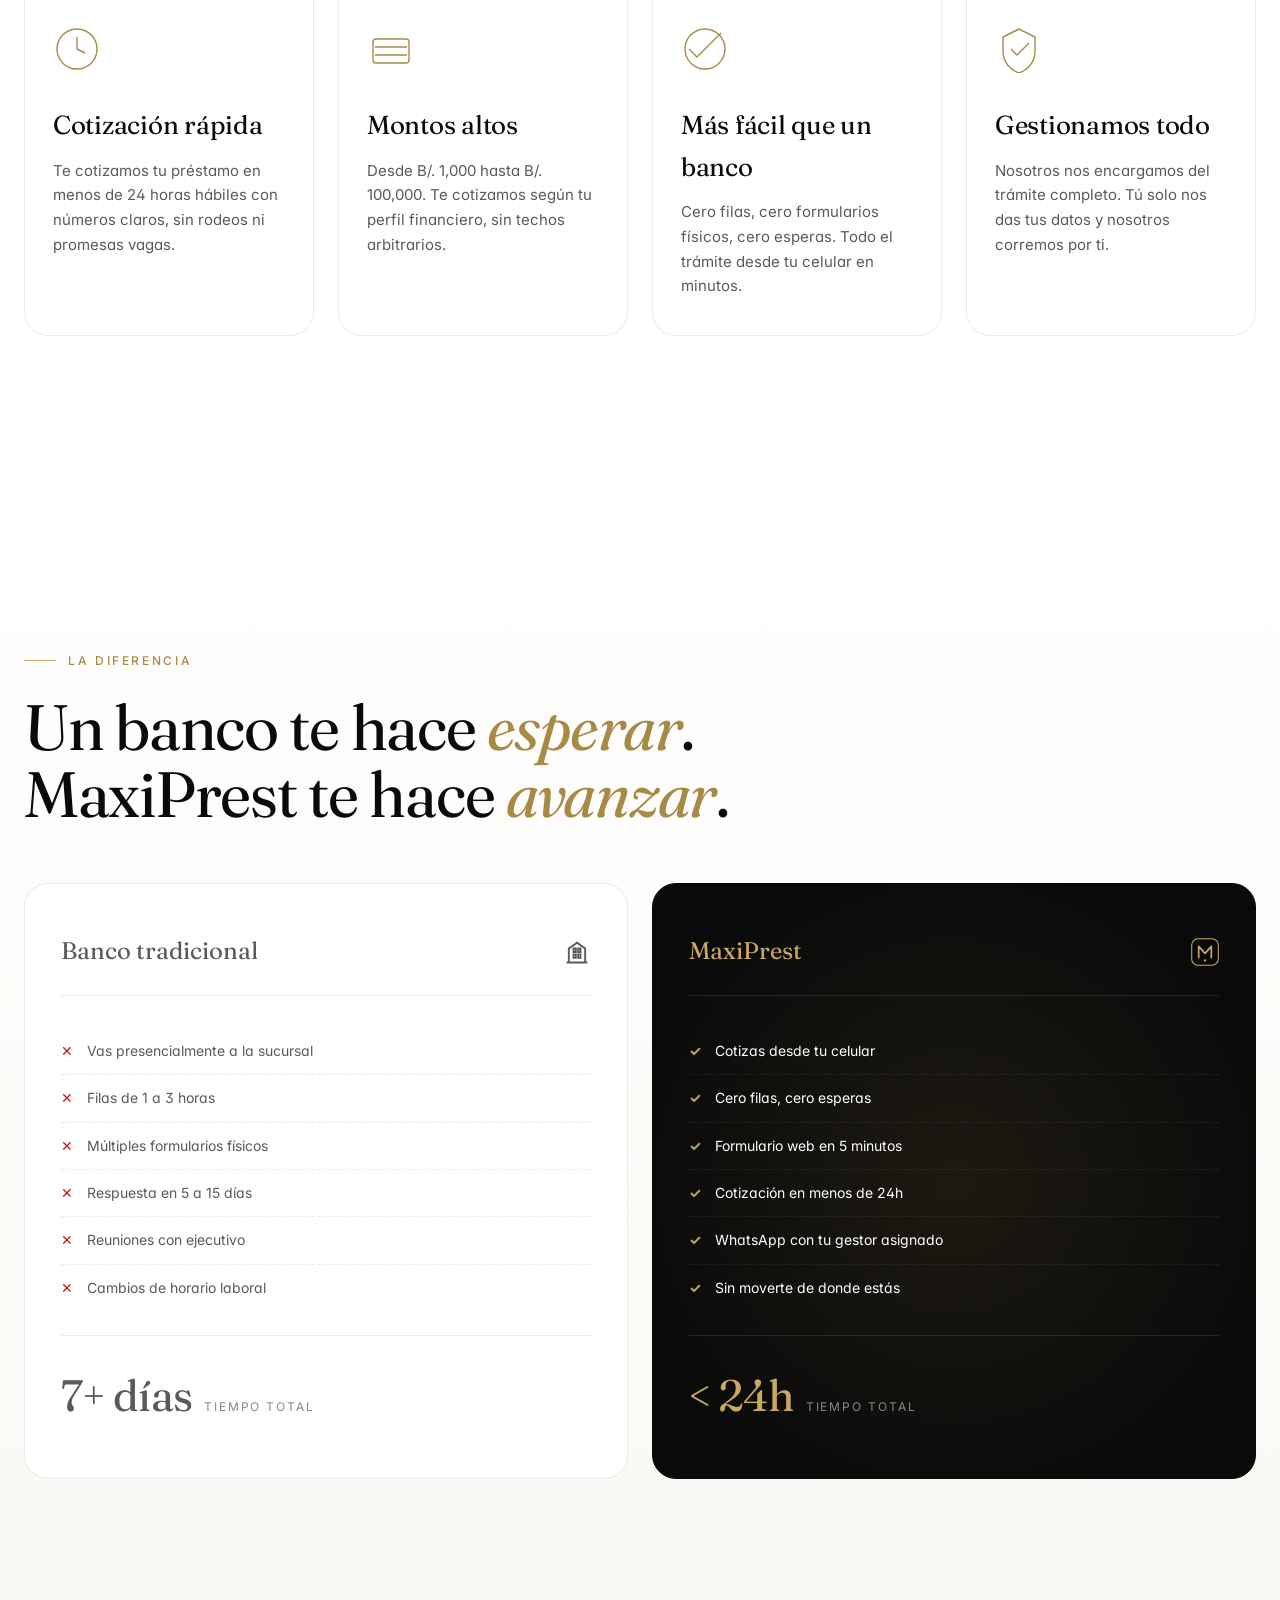
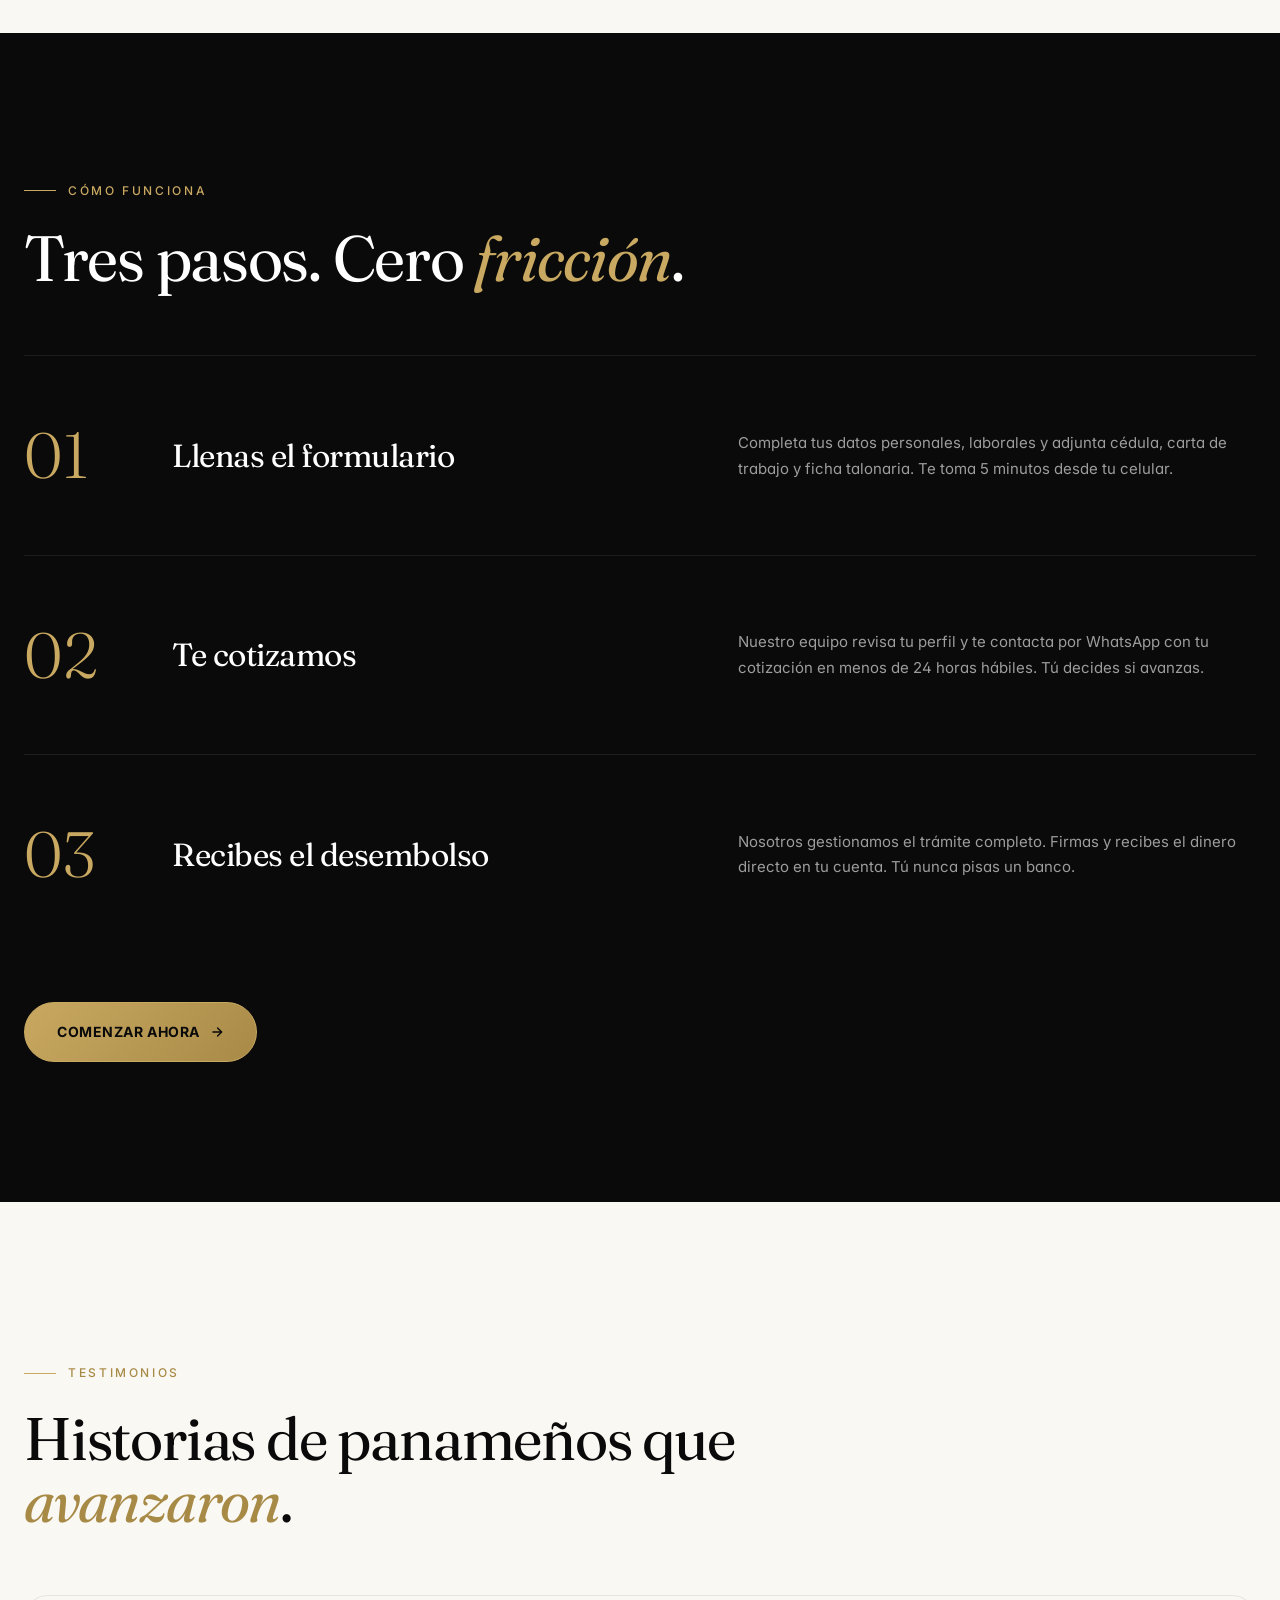
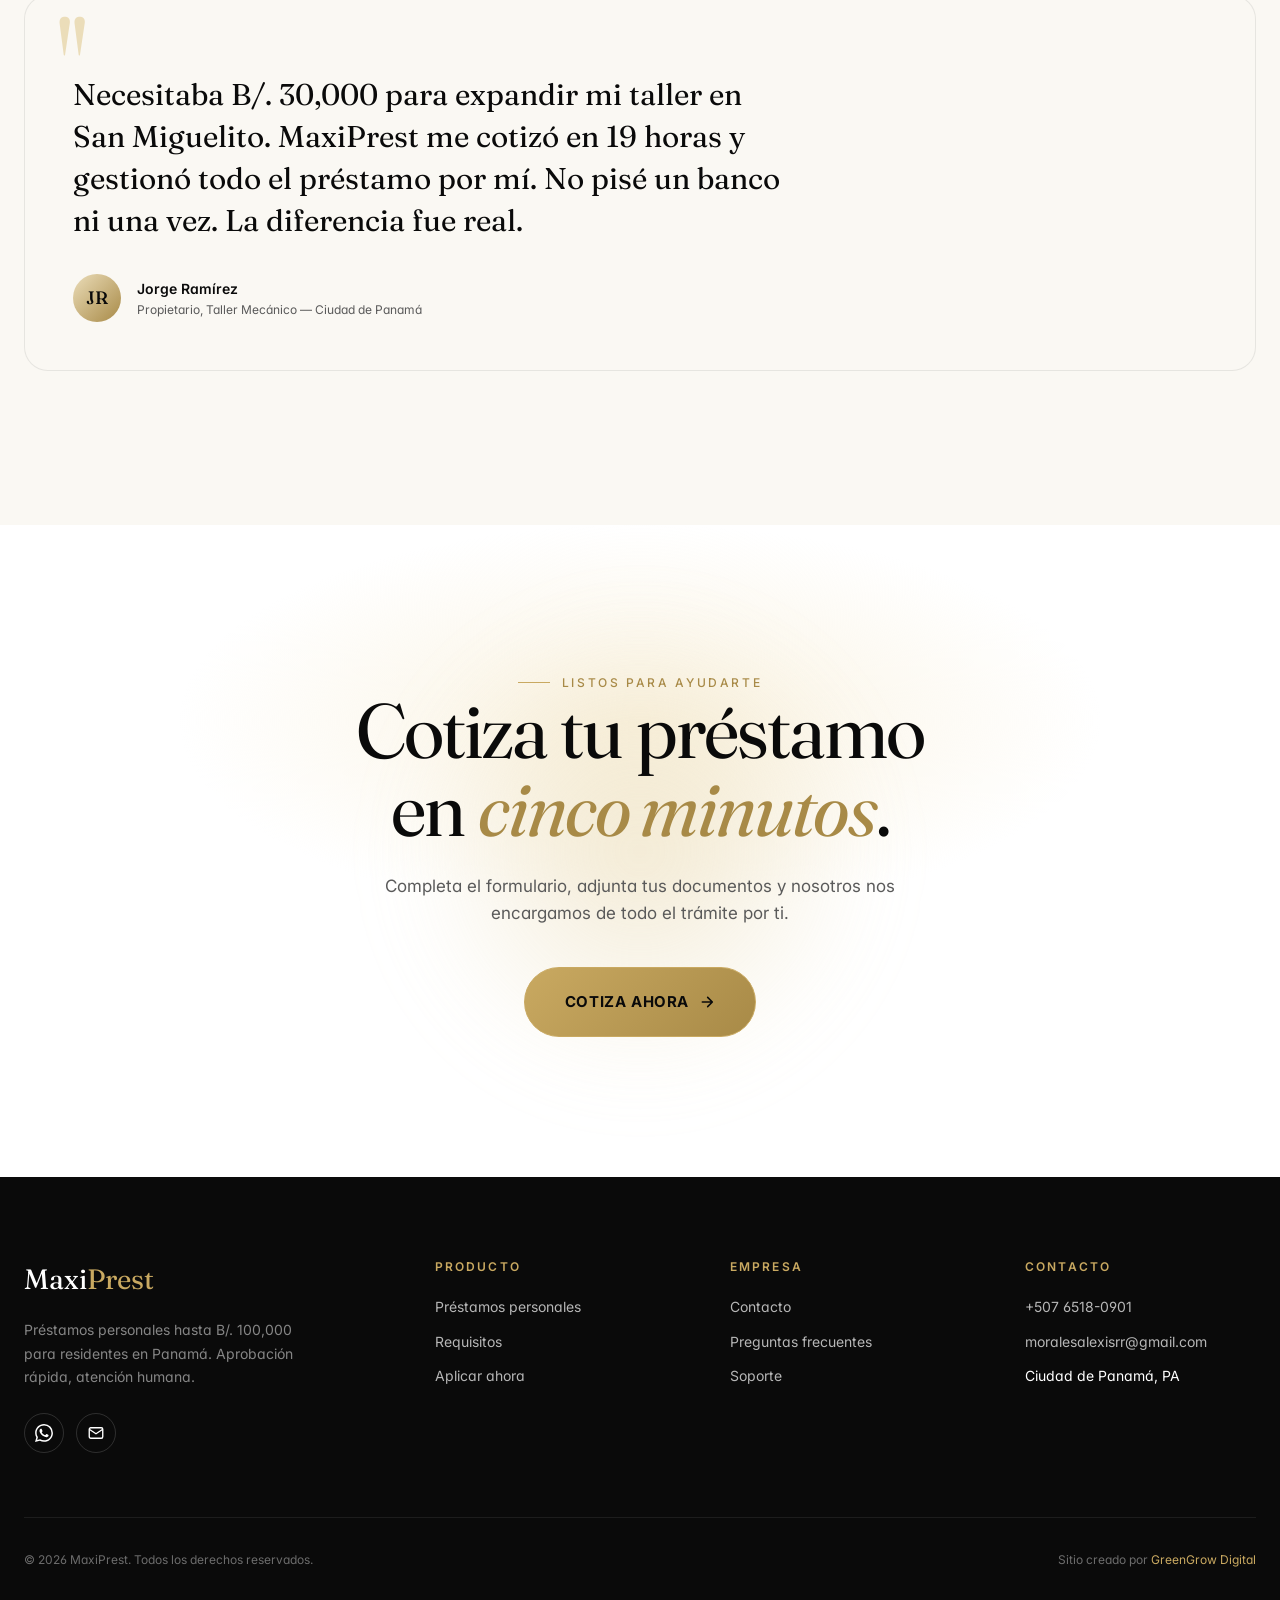
==== commit 20eb28f1: "feat: reposition as quote-and-manage service; remove bank-like copy; add comparison, magnetic button" ====
--- a/index.html
+++ b/index.html
@@ -12,7 +12,7 @@
   <link rel="preconnect" href="https://fonts.googleapis.com" />
   <link rel="preconnect" href="https://fonts.gstatic.com" crossorigin />
   <link href="https://fonts.googleapis.com/css2?family=Fraunces:opsz,wght@9..144,300..900&family=Inter:wght@300;400;500;600;700&family=JetBrains+Mono:wght@400;600&display=swap" rel="stylesheet" />
-  <link href="/shared/theme.css" rel="stylesheet" />
+  <link href="/shared/theme.css?v=6" rel="stylesheet" />
   <style>
     /* Hero */
     .hero {
@@ -191,10 +191,238 @@
       background:
         radial-gradient(ellipse 60% 50% at 50% 30%, var(--mp-gold-tint) 0%, transparent 60%),
         var(--mp-bg);
-    }
-    .final-cta h2 { font-family: var(--mp-font-display); font-size: clamp(40px, 6vw, 84px); line-height: 1.02; font-weight: 400; margin: 0 0 24px; letter-spacing: -0.025em; }
+      position: relative;
+      overflow: hidden;
+    }
+    .final-cta h2 { font-family: var(--mp-font-display); font-size: clamp(40px, 6vw, 84px); line-height: 1.02; font-weight: 400; margin: 0 0 24px; letter-spacing: -0.025em; position: relative; z-index: 1; }
     .final-cta h2 em { color: var(--mp-gold-deep); font-style: italic; }
-    .final-cta p { color: var(--mp-ink-mute); font-size: 17px; max-width: 600px; margin: 0 auto 40px; }
+    .final-cta p { color: var(--mp-ink-mute); font-size: 17px; max-width: 600px; margin: 0 auto 40px; position: relative; z-index: 1; }
+    .final-orb {
+      position: absolute;
+      width: 480px; height: 480px;
+      border-radius: 50%;
+      left: 50%; top: 50%;
+      transform: translate(-50%, -50%);
+      background: radial-gradient(circle, var(--mp-gold-soft) 0%, transparent 70%);
+      filter: blur(40px);
+      opacity: .6;
+      animation: orb-float 12s ease-in-out infinite;
+      pointer-events: none;
+    }
+    @keyframes orb-float {
+      0%, 100% { transform: translate(-50%, -50%) scale(1); }
+      50% { transform: translate(-50%, -50%) scale(1.15); }
+    }
+
+    /* === Animated mesh gradient in hero === */
+    .hero-mesh {
+      position: absolute;
+      inset: 0;
+      pointer-events: none;
+      opacity: 0.6;
+      background:
+        radial-gradient(circle at 20% 30%, var(--mp-gold-soft) 0%, transparent 35%),
+        radial-gradient(circle at 80% 70%, var(--mp-gold-tint) 0%, transparent 35%),
+        radial-gradient(circle at 60% 20%, rgba(255,215,150,0.3) 0%, transparent 30%);
+      filter: blur(30px);
+      animation: mesh-shift 18s ease-in-out infinite alternate;
+      z-index: 0;
+    }
+    @keyframes mesh-shift {
+      0% { transform: translate(0%, 0%) scale(1); }
+      100% { transform: translate(3%, -3%) scale(1.1); }
+    }
+    .hero-inner { position: relative; z-index: 1; }
+
+    /* === Hero scroll hint === */
+    .hero-scroll-hint {
+      position: absolute;
+      bottom: 32px;
+      left: 50%;
+      transform: translateX(-50%);
+      display: flex;
+      flex-direction: column;
+      align-items: center;
+      gap: 12px;
+      font-size: 11px;
+      letter-spacing: 0.2em;
+      text-transform: uppercase;
+      color: var(--mp-ink-mute);
+      opacity: 0;
+      animation: scroll-hint-in 1.2s 1.4s var(--mp-ease) forwards;
+      z-index: 2;
+    }
+    .hero-scroll-line {
+      width: 1px;
+      height: 48px;
+      background: linear-gradient(to bottom, var(--mp-gold), transparent);
+      position: relative;
+      overflow: hidden;
+    }
+    .hero-scroll-line::after {
+      content: '';
+      position: absolute;
+      top: 0; left: 0; right: 0;
+      height: 12px;
+      background: var(--mp-gold-deep);
+      animation: scroll-line 2s ease-in-out infinite;
+    }
+    @keyframes scroll-line {
+      0% { transform: translateY(-100%); }
+      100% { transform: translateY(400%); }
+    }
+    @keyframes scroll-hint-in {
+      to { opacity: 1; }
+    }
+    @media (max-width: 980px) {
+      .hero-scroll-hint { display: none; }
+    }
+
+    /* === Magnetic buttons === */
+    .mp-magnetic { transition: transform .15s var(--mp-ease) !important; }
+
+    /* === 3D tilt cards === */
+    .mp-tilt {
+      transition: transform .3s var(--mp-ease), box-shadow .3s var(--mp-ease) !important;
+      transform-style: preserve-3d;
+      will-change: transform;
+    }
+    .mp-tilt > * { transform: translateZ(0); }
+    .mp-tilt:hover .benefit-icon {
+      transform: translateZ(20px) scale(1.1);
+      color: var(--mp-gold-deep);
+    }
+    .benefit-icon { transition: transform .4s var(--mp-ease), color .3s var(--mp-ease); }
+
+    /* === Comparison section === */
+    .compare-section {
+      background: linear-gradient(180deg, var(--mp-bg) 0%, var(--mp-bg-soft) 100%);
+    }
+    .compare-grid {
+      display: grid;
+      grid-template-columns: 1fr 1fr;
+      gap: 24px;
+      margin-top: 56px;
+    }
+    .compare-col {
+      padding: 48px 36px;
+      border-radius: var(--mp-radius-lg);
+      border: 1px solid var(--mp-line);
+      background: var(--mp-bg);
+      position: relative;
+      overflow: hidden;
+      transition: transform .5s var(--mp-ease), box-shadow .5s var(--mp-ease);
+    }
+    .compare-col:hover { transform: translateY(-4px); }
+    .compare-bank {
+      background: var(--mp-bg);
+      color: var(--mp-ink-mute);
+    }
+    .compare-bank:hover { box-shadow: var(--mp-shadow-sm); }
+    .compare-mp {
+      background: var(--mp-ink);
+      color: var(--mp-bg);
+      border-color: var(--mp-ink);
+    }
+    .compare-mp:hover { box-shadow: var(--mp-glow-gold); }
+    .compare-glow {
+      position: absolute;
+      top: -50%; left: -50%;
+      width: 200%; height: 200%;
+      background: radial-gradient(circle, var(--mp-gold-deep) 0%, transparent 40%);
+      opacity: .12;
+      animation: rotate-slow 22s linear infinite;
+      pointer-events: none;
+    }
+    @keyframes rotate-slow { to { transform: rotate(360deg); } }
+    .compare-head {
+      display: flex;
+      align-items: center;
+      justify-content: space-between;
+      margin-bottom: 32px;
+      padding-bottom: 24px;
+      border-bottom: 1px solid var(--mp-line);
+      position: relative;
+      z-index: 1;
+    }
+    .compare-mp .compare-head { border-color: rgba(255,255,255,0.1); color: var(--mp-gold); }
+    .compare-label {
+      font-family: var(--mp-font-display);
+      font-size: 24px;
+      font-weight: 400;
+    }
+    .compare-list {
+      list-style: none;
+      padding: 0;
+      margin: 0;
+      position: relative;
+      z-index: 1;
+    }
+    .compare-list li {
+      display: flex;
+      gap: 14px;
+      align-items: flex-start;
+      padding: 12px 0;
+      font-size: 14px;
+      line-height: 1.6;
+      border-bottom: 1px dashed var(--mp-line);
+    }
+    .compare-mp .compare-list li { border-color: rgba(255,255,255,0.08); }
+    .compare-list li:last-child { border-bottom: 0; }
+    .compare-list .x { color: var(--mp-error); font-weight: 700; flex-shrink: 0; }
+    .compare-list .check { color: var(--mp-gold); font-weight: 700; flex-shrink: 0; }
+    .compare-footer {
+      margin-top: 24px;
+      padding-top: 24px;
+      border-top: 1px solid var(--mp-line);
+      display: flex;
+      align-items: baseline;
+      gap: 12px;
+      position: relative;
+      z-index: 1;
+    }
+    .compare-mp .compare-footer { border-color: rgba(255,255,255,0.1); }
+    .compare-time {
+      font-family: var(--mp-font-display);
+      font-size: 44px;
+      font-weight: 400;
+      letter-spacing: -0.02em;
+    }
+    .compare-mp .compare-time { color: var(--mp-gold); }
+    .compare-time-lbl {
+      font-size: 12px;
+      letter-spacing: 0.16em;
+      text-transform: uppercase;
+      color: var(--mp-ink-soft);
+    }
+    .compare-mp .compare-time-lbl { color: rgba(255,255,255,0.5); }
+    @media (max-width: 720px) {
+      .compare-grid { grid-template-columns: 1fr; }
+    }
+
+    /* === Cursor follower (gold dot) === */
+    .mp-cursor {
+      position: fixed;
+      width: 8px;
+      height: 8px;
+      border-radius: 50%;
+      background: var(--mp-gold);
+      pointer-events: none;
+      z-index: 1000;
+      transform: translate(-50%, -50%);
+      transition: width .2s, height .2s, background .2s, opacity .25s;
+      opacity: 0;
+      mix-blend-mode: difference;
+      will-change: transform;
+    }
+    .mp-cursor.is-visible { opacity: 1; }
+    .mp-cursor.is-hover { width: 36px; height: 36px; background: var(--mp-gold-soft); }
+    @media (hover: none), (max-width: 900px) {
+      .mp-cursor { display: none; }
+    }
+
+    /* Marquee hover slowdown */
+    .marquee:hover .marquee-track { animation-play-state: paused; }
   </style>
 </head>
 <body>
@@ -203,22 +431,24 @@
 
   <section class="hero">
     <div class="mp-hero-grid-bg"></div>
+    <div class="hero-mesh" aria-hidden="true"></div>
     <div class="hero-inner">
       <div>
         <span class="mp-eyebrow" data-mp-reveal>Préstamos personales · Panamá</span>
         <h1 class="hero-h1" data-mp-reveal data-mp-reveal-delay="100">
-          Capital cuando<br/>lo <em>necesitas</em>.<br/>
-          Hasta <span class="mp-mono-amt">B/. 100,000</span>.
+          Tu <em>préstamo</em>,<br/>
+          cotizado en<br/>
+          <span class="mp-mono-amt">minutos</span>.
         </h1>
         <p class="hero-sub" data-mp-reveal data-mp-reveal-delay="200">
-          Préstamos personales para residentes en Panamá. Aprobación en menos de 24 horas, sin garantías hipotecarias, con atención humana de principio a fin.
+          Cotizamos y gestionamos tu préstamo personal de hasta B/. 100,000 más rápido y fácil que un banco. Sin filas, sin papeleo interminable, sin perder tu día.
         </p>
         <div class="hero-ctas" data-mp-reveal data-mp-reveal-delay="300">
-          <a class="mp-btn mp-btn-gold-solid" href="/aplica">
-            Aplicar ahora
+          <a class="mp-btn mp-btn-gold-solid mp-magnetic" href="/aplica">
+            Cotiza ahora
             <svg width="14" height="14" viewBox="0 0 24 24" fill="none" stroke="currentColor" stroke-width="2.4" stroke-linecap="round" stroke-linejoin="round"><path d="M5 12h14M13 5l7 7-7 7"/></svg>
           </a>
-          <a class="mp-btn mp-btn-ghost" href="/requisitos">Ver requisitos</a>
+          <a class="mp-btn mp-btn-ghost mp-magnetic" href="/requisitos">Ver requisitos</a>
         </div>
         <div class="hero-meta" data-mp-reveal data-mp-reveal-delay="400">
           <div class="hero-meta-item">
@@ -227,7 +457,7 @@
           </div>
           <div class="hero-meta-item">
             <div class="num"><span data-counter="24">0</span>h</div>
-            <div class="lbl">Aprobación promedio</div>
+            <div class="lbl">Cotización promedio</div>
           </div>
           <div class="hero-meta-item">
             <div class="num">B/.<span data-counter="100">0</span>K</div>
@@ -239,7 +469,7 @@
       <div class="hero-visual" data-mp-reveal data-mp-reveal-delay="200" id="heroVisual">
         <div class="hero-card-money" id="heroCardMoney">
           <div>
-            <div class="lbl">Tu préstamo aprobado</div>
+            <div class="lbl">Tu cotización lista</div>
             <div class="amt">B/. 25,000.00</div>
           </div>
           <div class="row">
@@ -250,26 +480,30 @@
         <div class="hero-card-approval" id="heroCardApproval">
           <span class="dot"></span>
           <div class="txt">
-            <strong>Aprobado en 18h</strong>
-            <span>Sin garante hipotecaria</span>
+            <strong>Cotizado en 18h</strong>
+            <span>Más rápido que un banco</span>
           </div>
         </div>
       </div>
+    </div>
+    <div class="hero-scroll-hint" aria-hidden="true">
+      <span>Descubre</span>
+      <div class="hero-scroll-line"></div>
     </div>
   </section>
 
   <div class="marquee" aria-hidden="true">
     <div class="marquee-track">
+      <span class="marquee-item">Cotiza en minutos</span>
+      <span class="marquee-item">Hasta B/. 100,000</span>
+      <span class="marquee-item">Más rápido que un banco</span>
+      <span class="marquee-item">Te gestionamos todo</span>
       <span class="marquee-item">Residentes en Panamá</span>
+      <span class="marquee-item">Cotiza en minutos</span>
       <span class="marquee-item">Hasta B/. 100,000</span>
-      <span class="marquee-item">Sin garantía hipotecaria</span>
-      <span class="marquee-item">Aprobación en 24h</span>
-      <span class="marquee-item">Atención humana</span>
+      <span class="marquee-item">Más rápido que un banco</span>
+      <span class="marquee-item">Te gestionamos todo</span>
       <span class="marquee-item">Residentes en Panamá</span>
-      <span class="marquee-item">Hasta B/. 100,000</span>
-      <span class="marquee-item">Sin garantía hipotecaria</span>
-      <span class="marquee-item">Aprobación en 24h</span>
-      <span class="marquee-item">Atención humana</span>
     </div>
   </div>
 
@@ -283,35 +517,91 @@
           </h2>
         </div>
         <p class="mp-text-mute" data-mp-reveal data-mp-reveal-delay="200" style="font-size: 16px; max-width: 460px;">
-          Cuatro razones por las que cientos de panameños eligen MaxiPrest cuando buscan un préstamo personal serio sin perder tiempo en filas ni papeleo interminable.
+          Cuatro razones por las que cientos de panameños eligen MaxiPrest para cotizar y gestionar su préstamo personal sin pasar por la fila del banco.
         </p>
       </div>
 
       <div class="benefits-grid">
-        <article class="mp-card mp-card-hover benefit" data-mp-reveal>
+        <article class="mp-card mp-card-hover benefit mp-tilt" data-mp-reveal>
           <div class="benefit-num">01</div>
           <svg class="benefit-icon" viewBox="0 0 48 48" fill="none" stroke="currentColor" stroke-width="1.4"><circle cx="24" cy="24" r="20"/><path d="M24 12v12l8 4"/></svg>
-          <h3>Aprobación rápida</h3>
-          <p>Te respondemos en menos de 24 horas hábiles con una decisión clara, sin rodeos ni promesas vagas.</p>
+          <h3>Cotización rápida</h3>
+          <p>Te cotizamos tu préstamo en menos de 24 horas hábiles con números claros, sin rodeos ni promesas vagas.</p>
         </article>
-        <article class="mp-card mp-card-hover benefit" data-mp-reveal data-mp-reveal-delay="100">
+        <article class="mp-card mp-card-hover benefit mp-tilt" data-mp-reveal data-mp-reveal-delay="100">
           <div class="benefit-num">02</div>
           <svg class="benefit-icon" viewBox="0 0 48 48" fill="none" stroke="currentColor" stroke-width="1.4"><path d="M8 22h32M8 30h32"/><rect x="6" y="14" width="36" height="24" rx="3"/></svg>
           <h3>Montos altos</h3>
-          <p>Desde B/. 1,000 hasta B/. 100,000. Te ofrecemos lo que tu perfil financiero permita, no menos.</p>
+          <p>Desde B/. 1,000 hasta B/. 100,000. Te cotizamos según tu perfil financiero, sin techos arbitrarios.</p>
         </article>
-        <article class="mp-card mp-card-hover benefit" data-mp-reveal data-mp-reveal-delay="200">
+        <article class="mp-card mp-card-hover benefit mp-tilt" data-mp-reveal data-mp-reveal-delay="200">
           <div class="benefit-num">03</div>
-          <svg class="benefit-icon" viewBox="0 0 48 48" fill="none" stroke="currentColor" stroke-width="1.4"><path d="M24 6L10 14v10c0 9 6 16 14 18 8-2 14-9 14-18V14L24 6z"/><path d="M18 24l4 4 8-8"/></svg>
-          <h3>Sin garantía hipotecaria</h3>
-          <p>No te pedimos poner tu casa ni tu carro. Bastan tus documentos laborales y tu cédula.</p>
+          <svg class="benefit-icon" viewBox="0 0 48 48" fill="none" stroke="currentColor" stroke-width="1.4"><path d="M8 24l8 8 24-24"/><circle cx="24" cy="24" r="20"/></svg>
+          <h3>Más fácil que un banco</h3>
+          <p>Cero filas, cero formularios físicos, cero esperas. Todo el trámite desde tu celular en minutos.</p>
         </article>
-        <article class="mp-card mp-card-hover benefit" data-mp-reveal data-mp-reveal-delay="300">
+        <article class="mp-card mp-card-hover benefit mp-tilt" data-mp-reveal data-mp-reveal-delay="300">
           <div class="benefit-num">04</div>
-          <svg class="benefit-icon" viewBox="0 0 48 48" fill="none" stroke="currentColor" stroke-width="1.4"><circle cx="18" cy="20" r="6"/><path d="M6 40c0-6 6-10 12-10s12 4 12 10"/><circle cx="34" cy="16" r="4"/><path d="M30 30c4-1 12 1 12 8"/></svg>
-          <h3>Atención humana</h3>
-          <p>Hablas con asesores locales en Panamá. Sin chatbots evasivos, sin redirecciones eternas.</p>
+          <svg class="benefit-icon" viewBox="0 0 48 48" fill="none" stroke="currentColor" stroke-width="1.4"><path d="M24 4L8 12v14c0 11 7 19 16 22 9-3 16-11 16-22V12L24 4z"/><path d="M16 24l6 6 12-12"/></svg>
+          <h3>Gestionamos todo</h3>
+          <p>Nosotros nos encargamos del trámite completo. Tú solo nos das tus datos y nosotros corremos por ti.</p>
         </article>
+      </div>
+    </div>
+  </section>
+
+  <!-- Comparación Banco vs MaxiPrest -->
+  <section class="mp-section compare-section">
+    <div class="mp-container">
+      <span class="mp-eyebrow" data-mp-reveal>La diferencia</span>
+      <h2 class="mp-display" data-mp-reveal data-mp-reveal-delay="100" style="font-size: clamp(36px, 5vw, 64px); margin: 24px 0 56px; max-width: 800px;">
+        Un banco te hace <em style="font-style: italic; color: var(--mp-gold-deep);">esperar</em>.<br/>
+        MaxiPrest te hace <em style="font-style: italic; color: var(--mp-gold-deep);">avanzar</em>.
+      </h2>
+
+      <div class="compare-grid">
+        <div class="compare-col compare-bank" data-mp-reveal>
+          <div class="compare-head">
+            <span class="compare-label">Banco tradicional</span>
+            <svg width="28" height="28" viewBox="0 0 24 24" fill="none" stroke="currentColor" stroke-width="1.6"><path d="M3 21h18M5 21V9l7-5 7 5v12M9 9h2v3H9zM13 9h2v3h-2zM9 14h2v3H9zM13 14h2v3h-2z"/></svg>
+          </div>
+          <ul class="compare-list">
+            <li><span class="x">✕</span> Vas presencialmente a la sucursal</li>
+            <li><span class="x">✕</span> Filas de 1 a 3 horas</li>
+            <li><span class="x">✕</span> Múltiples formularios físicos</li>
+            <li><span class="x">✕</span> Respuesta en 5 a 15 días</li>
+            <li><span class="x">✕</span> Reuniones con ejecutivo</li>
+            <li><span class="x">✕</span> Cambios de horario laboral</li>
+          </ul>
+          <div class="compare-footer">
+            <span class="compare-time">7+ días</span>
+            <span class="compare-time-lbl">tiempo total</span>
+          </div>
+        </div>
+
+        <div class="compare-col compare-mp" data-mp-reveal data-mp-reveal-delay="150">
+          <div class="compare-glow" aria-hidden="true"></div>
+          <div class="compare-head">
+            <span class="compare-label">MaxiPrest</span>
+            <svg width="28" height="28" viewBox="0 0 40 40" fill="none">
+              <rect x="1" y="1" width="38" height="38" rx="9" stroke="currentColor" stroke-width="1.5"/>
+              <path d="M11 28V12L20 22L29 12V28" stroke="currentColor" stroke-width="2.4" stroke-linecap="round" stroke-linejoin="round"/>
+              <circle cx="20" cy="32" r="1.6" fill="currentColor"/>
+            </svg>
+          </div>
+          <ul class="compare-list">
+            <li><span class="check">✓</span> Cotizas desde tu celular</li>
+            <li><span class="check">✓</span> Cero filas, cero esperas</li>
+            <li><span class="check">✓</span> Formulario web en 5 minutos</li>
+            <li><span class="check">✓</span> Cotización en menos de 24h</li>
+            <li><span class="check">✓</span> WhatsApp con tu gestor asignado</li>
+            <li><span class="check">✓</span> Sin moverte de donde estás</li>
+          </ul>
+          <div class="compare-footer">
+            <span class="compare-time">&lt; 24h</span>
+            <span class="compare-time-lbl">tiempo total</span>
+          </div>
+        </div>
       </div>
     </div>
   </section>
@@ -326,21 +616,21 @@
       <div class="step" data-mp-reveal>
         <div class="step-num">01</div>
         <div class="step-title">Llenas el formulario</div>
-        <div class="step-desc">Completa tus datos personales, laborales y adjunta cédula, carta de trabajo y ficha talonaria. Te toma 5 minutos.</div>
+        <div class="step-desc">Completa tus datos personales, laborales y adjunta cédula, carta de trabajo y ficha talonaria. Te toma 5 minutos desde tu celular.</div>
       </div>
       <div class="step" data-mp-reveal data-mp-reveal-delay="100">
         <div class="step-num">02</div>
-        <div class="step-title">Evaluamos tu solicitud</div>
-        <div class="step-desc">Nuestro equipo revisa tu perfil y te contacta por WhatsApp para confirmar detalles. Decisión en menos de 24 horas.</div>
+        <div class="step-title">Te cotizamos</div>
+        <div class="step-desc">Nuestro equipo revisa tu perfil y te contacta por WhatsApp con tu cotización en menos de 24 horas hábiles. Tú decides si avanzas.</div>
       </div>
       <div class="step" data-mp-reveal data-mp-reveal-delay="200">
         <div class="step-num">03</div>
         <div class="step-title">Recibes el desembolso</div>
-        <div class="step-desc">Firmas el contrato y recibes el dinero directamente en tu cuenta bancaria panameña. Sin filas, sin esperas.</div>
+        <div class="step-desc">Nosotros gestionamos el trámite completo. Firmas y recibes el dinero directo en tu cuenta. Tú nunca pisas un banco.</div>
       </div>
 
       <div style="margin-top: 48px;">
-        <a class="mp-btn mp-btn-gold-solid" href="/aplica" data-mp-reveal>
+        <a class="mp-btn mp-btn-gold-solid mp-magnetic" href="/aplica" data-mp-reveal>
           Comenzar ahora
           <svg width="14" height="14" viewBox="0 0 24 24" fill="none" stroke="currentColor" stroke-width="2.4" stroke-linecap="round" stroke-linejoin="round"><path d="M5 12h14M13 5l7 7-7 7"/></svg>
         </a>
@@ -357,7 +647,7 @@
 
       <div class="testimonial-card" data-mp-reveal>
         <p class="testimonial-quote">
-          Necesitaba B/. 30,000 para expandir mi taller en San Miguelito. MaxiPrest me aprobó en 19 horas, sin pedirme poner mi local como garantía. La diferencia fue real.
+          Necesitaba B/. 30,000 para expandir mi taller en San Miguelito. MaxiPrest me cotizó en 19 horas y gestionó todo el préstamo por mí. No pisé un banco ni una vez. La diferencia fue real.
         </p>
         <div class="testimonial-author">
           <div class="testimonial-avatar">JR</div>
@@ -371,14 +661,15 @@
   </section>
 
   <section class="final-cta">
+    <div class="final-orb" aria-hidden="true"></div>
     <span class="mp-eyebrow" data-mp-reveal>Listos para ayudarte</span>
     <h2 data-mp-reveal data-mp-reveal-delay="100">
-      Aplicar toma<br/><em>cinco minutos</em>.
+      Cotiza tu préstamo<br/>en <em>cinco minutos</em>.
     </h2>
-    <p data-mp-reveal data-mp-reveal-delay="200">Completa el formulario, adjunta tus documentos y nosotros nos encargamos del resto.</p>
+    <p data-mp-reveal data-mp-reveal-delay="200">Completa el formulario, adjunta tus documentos y nosotros nos encargamos de todo el trámite por ti.</p>
     <div data-mp-reveal data-mp-reveal-delay="300">
-      <a class="mp-btn mp-btn-gold-solid" href="/aplica" style="padding: 22px 40px; font-size: 15px;">
-        Aplicar ahora
+      <a class="mp-btn mp-btn-gold-solid mp-magnetic" href="/aplica" style="padding: 22px 40px; font-size: 15px;">
+        Cotiza ahora
         <svg width="16" height="16" viewBox="0 0 24 24" fill="none" stroke="currentColor" stroke-width="2.4" stroke-linecap="round" stroke-linejoin="round"><path d="M5 12h14M13 5l7 7-7 7"/></svg>
       </a>
     </div>
@@ -386,7 +677,7 @@
 
   <div id="mp-footer"></div>
 
-  <script src="/shared/nav-footer.js"></script>
+  <script src="/shared/nav-footer.js?v=6"></script>
   <script>
     // Number counters
     (function() {
@@ -432,6 +723,79 @@
         approval.style.transform = '';
       });
     })();
+
+    // === Magnetic buttons ===
+    (function() {
+      const btns = document.querySelectorAll('.mp-magnetic');
+      btns.forEach(btn => {
+        btn.addEventListener('mousemove', (e) => {
+          const r = btn.getBoundingClientRect();
+          const x = e.clientX - r.left - r.width / 2;
+          const y = e.clientY - r.top - r.height / 2;
+          btn.style.transform = `translate(${x * 0.18}px, ${y * 0.28}px)`;
+        });
+        btn.addEventListener('mouseleave', () => { btn.style.transform = ''; });
+      });
+    })();
+
+    // === 3D tilt cards ===
+    (function() {
+      const cards = document.querySelectorAll('.mp-tilt');
+      cards.forEach(card => {
+        card.addEventListener('mousemove', (e) => {
+          const r = card.getBoundingClientRect();
+          const cx = e.clientX - r.left;
+          const cy = e.clientY - r.top;
+          const rotY = ((cx / r.width) - 0.5) * 10;
+          const rotX = ((cy / r.height) - 0.5) * -10;
+          card.style.transform = `perspective(900px) rotateX(${rotX}deg) rotateY(${rotY}deg) translateY(-6px)`;
+        });
+        card.addEventListener('mouseleave', () => {
+          card.style.transform = '';
+        });
+      });
+    })();
+
+    // === Custom cursor follower ===
+    (function() {
+      if (window.matchMedia('(hover: none), (max-width: 900px)').matches) return;
+      const dot = document.createElement('div');
+      dot.className = 'mp-cursor';
+      document.body.appendChild(dot);
+      let tx = 0, ty = 0, cx = 0, cy = 0;
+      window.addEventListener('mousemove', (e) => {
+        tx = e.clientX; ty = e.clientY;
+        dot.classList.add('is-visible');
+      });
+      window.addEventListener('mouseleave', () => dot.classList.remove('is-visible'));
+      function tick() {
+        cx += (tx - cx) * 0.18;
+        cy += (ty - cy) * 0.18;
+        dot.style.transform = `translate(${cx}px, ${cy}px) translate(-50%, -50%)`;
+        requestAnimationFrame(tick);
+      }
+      requestAnimationFrame(tick);
+      const hoverables = document.querySelectorAll('a, button, .mp-card-hover, .mp-tilt, .compare-col');
+      hoverables.forEach(el => {
+        el.addEventListener('mouseenter', () => dot.classList.add('is-hover'));
+        el.addEventListener('mouseleave', () => dot.classList.remove('is-hover'));
+      });
+    })();
+
+    // === Smooth scroll for anchor links ===
+    (function() {
+      document.querySelectorAll('a[href^="#"]').forEach(a => {
+        a.addEventListener('click', (e) => {
+          const href = a.getAttribute('href');
+          if (!href || href === '#') return;
+          const target = document.querySelector(href);
+          if (target) {
+            e.preventDefault();
+            target.scrollIntoView({ behavior: 'smooth', block: 'start' });
+          }
+        });
+      });
+    })();
   </script>
 </body>
 </html>
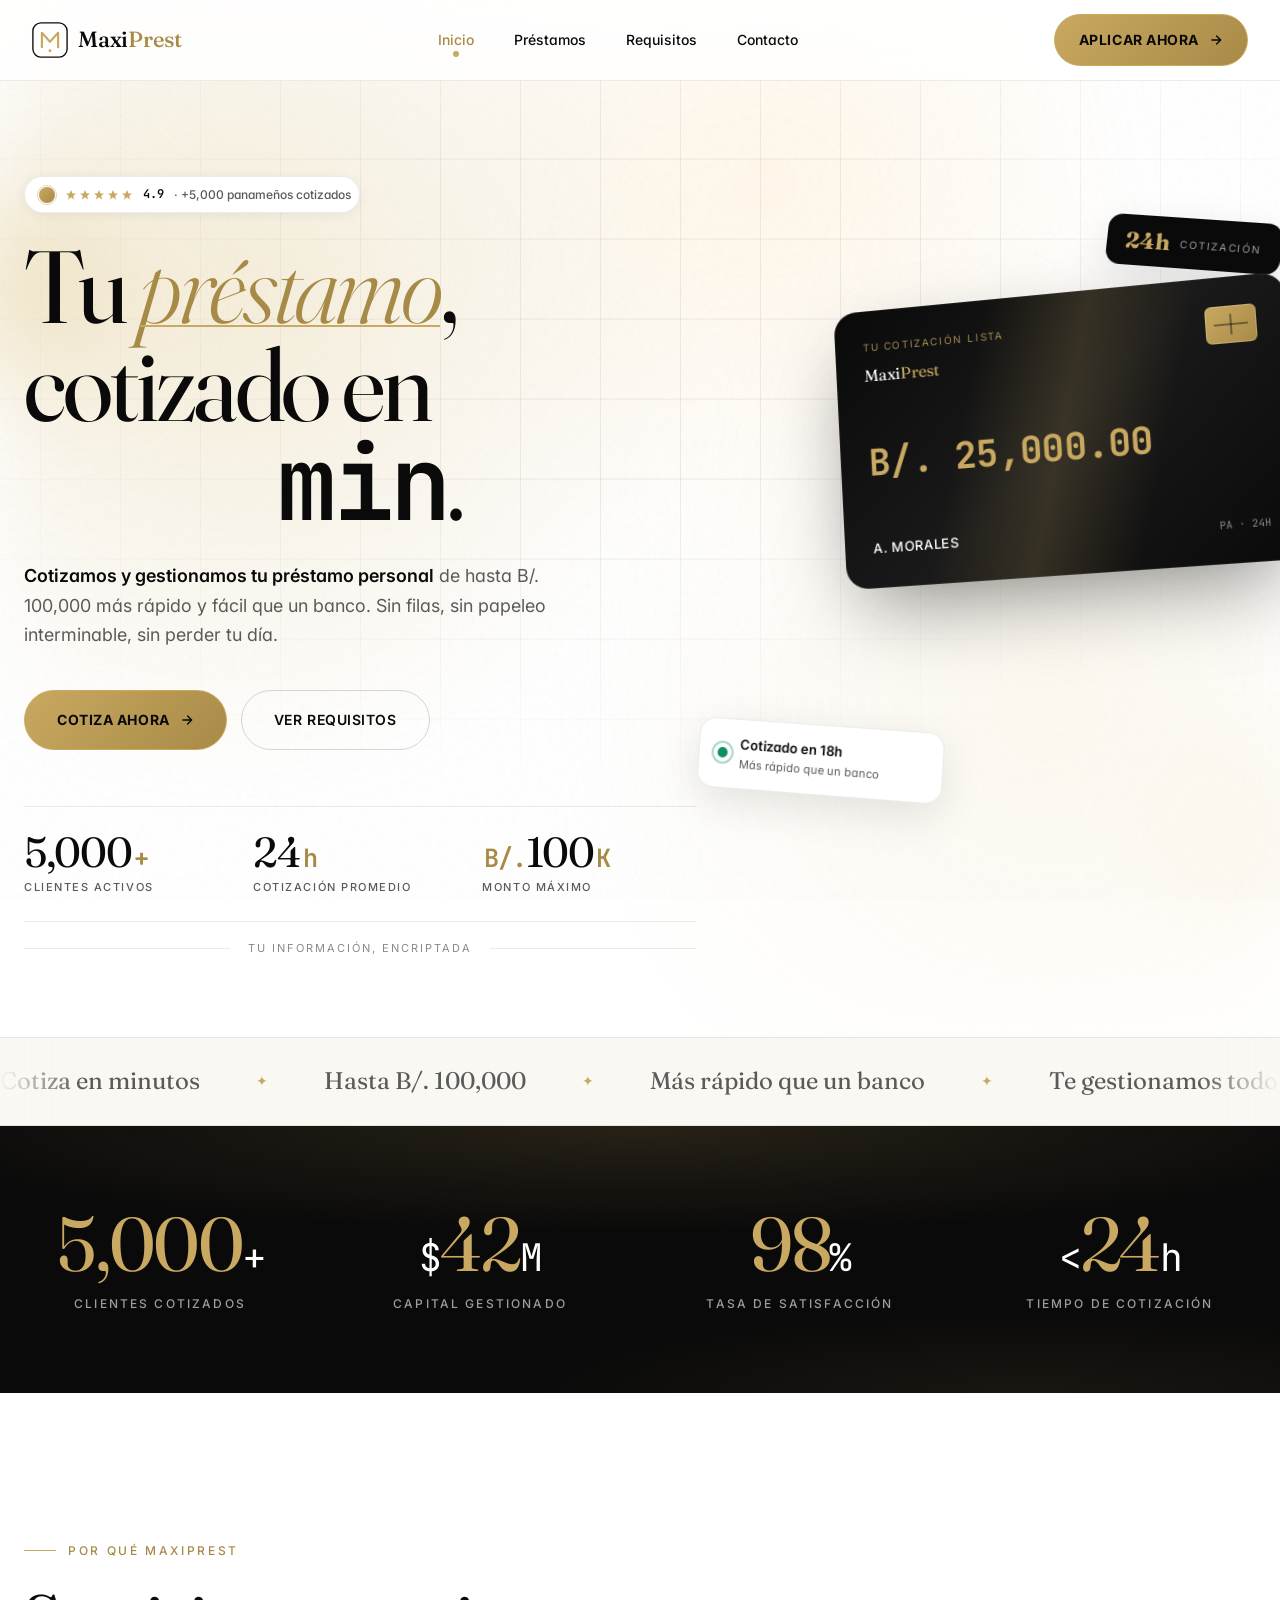
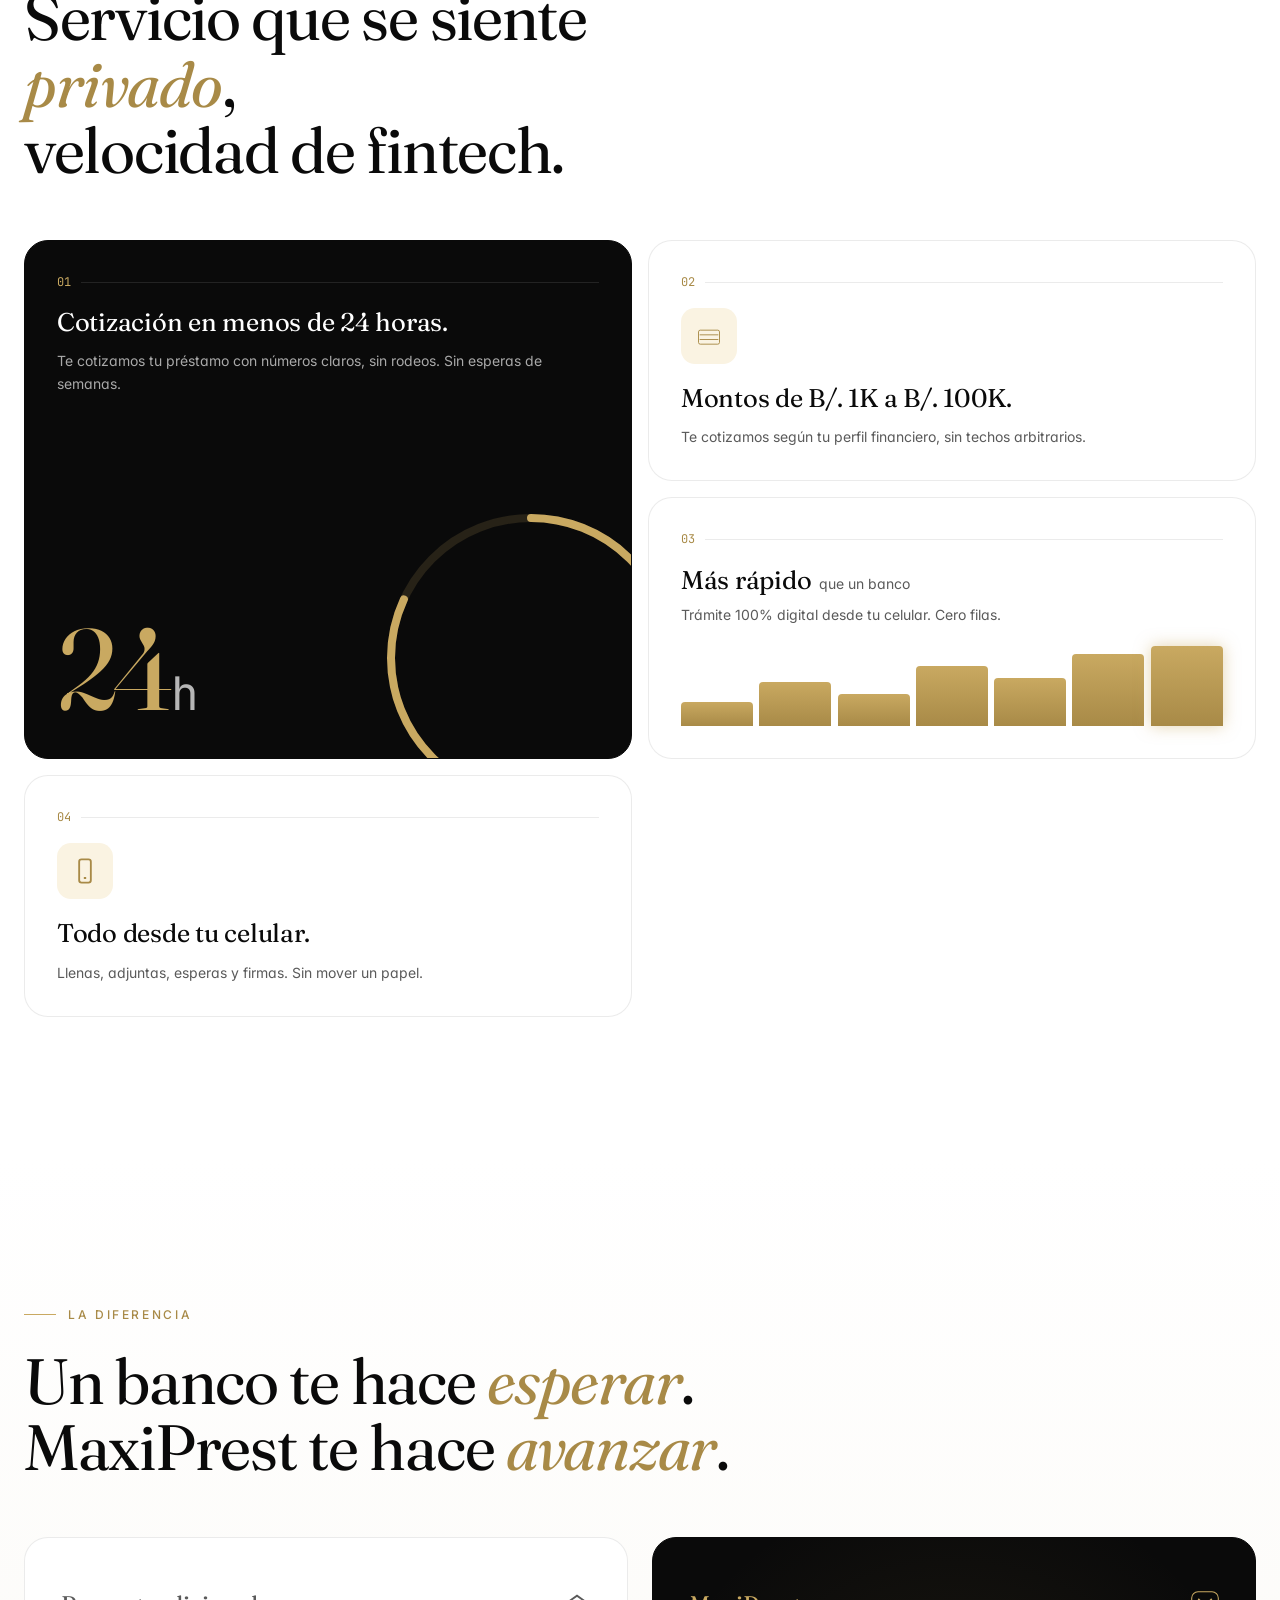
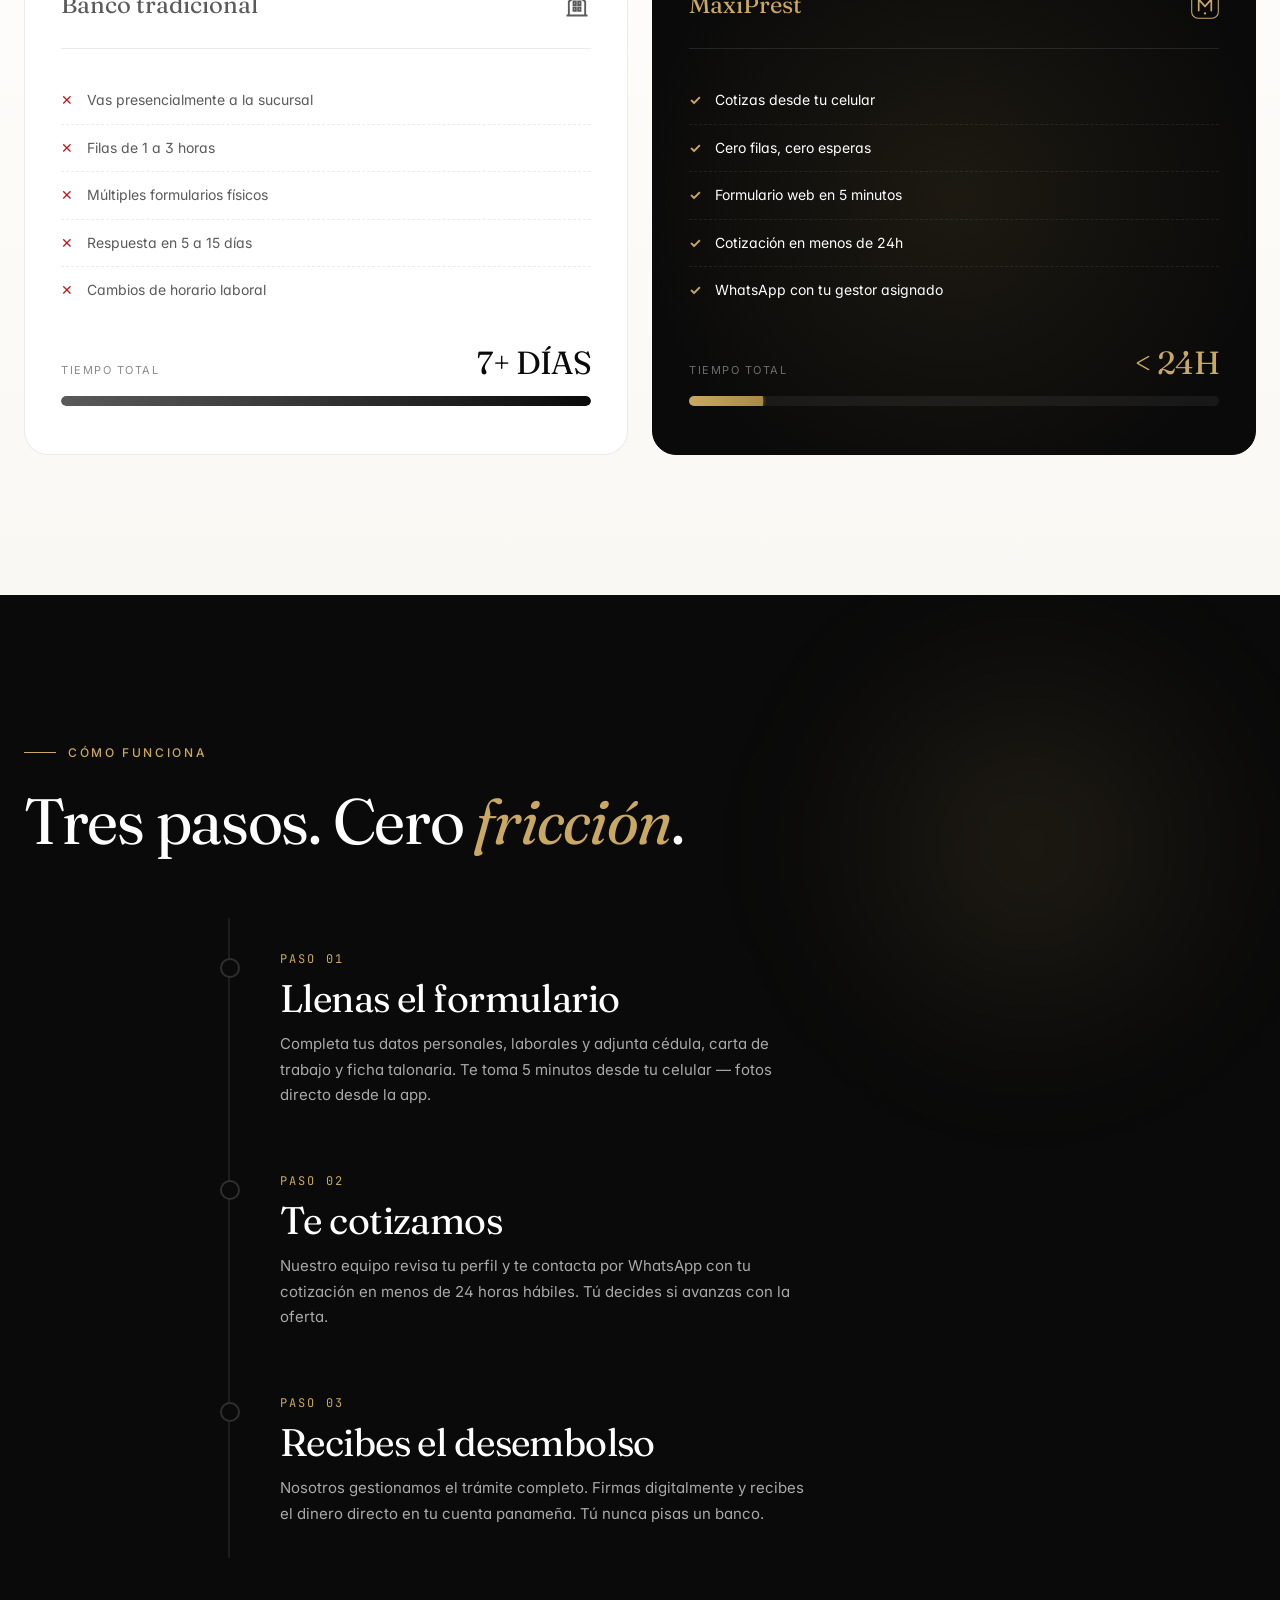
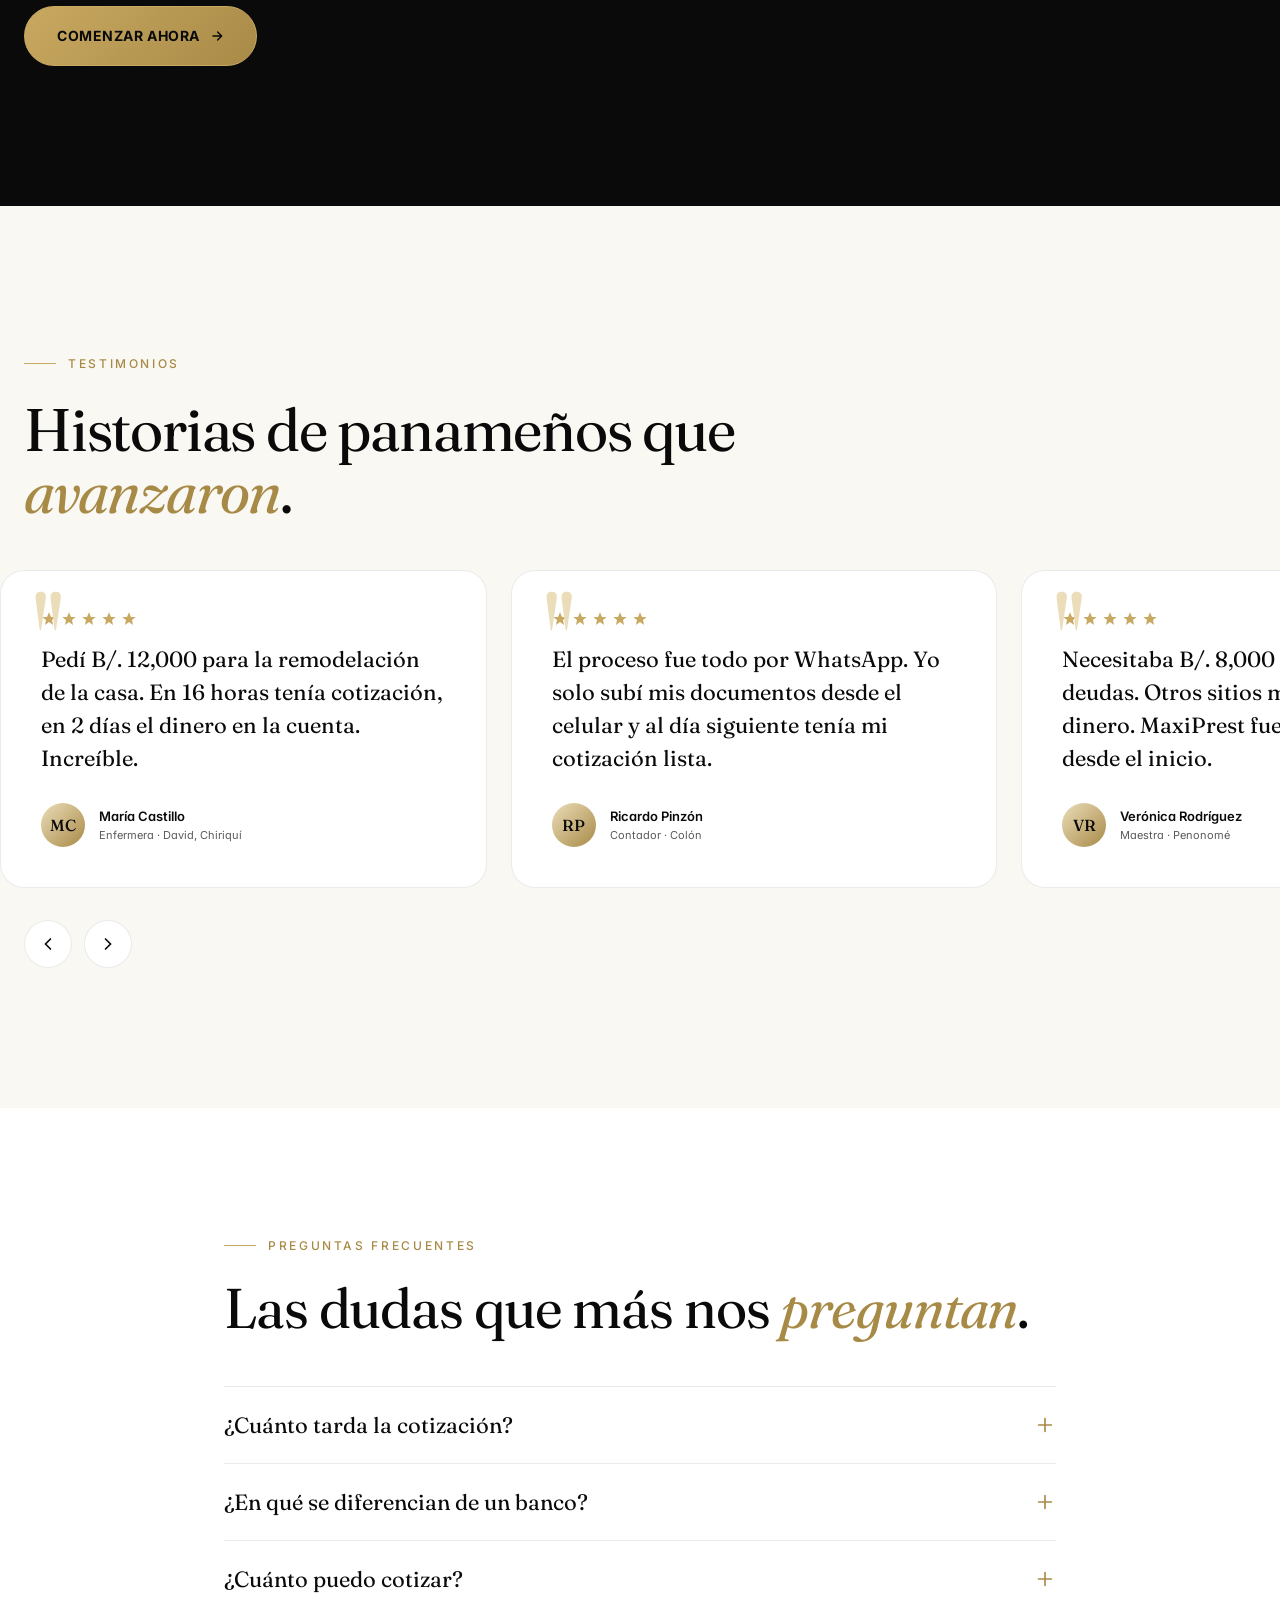
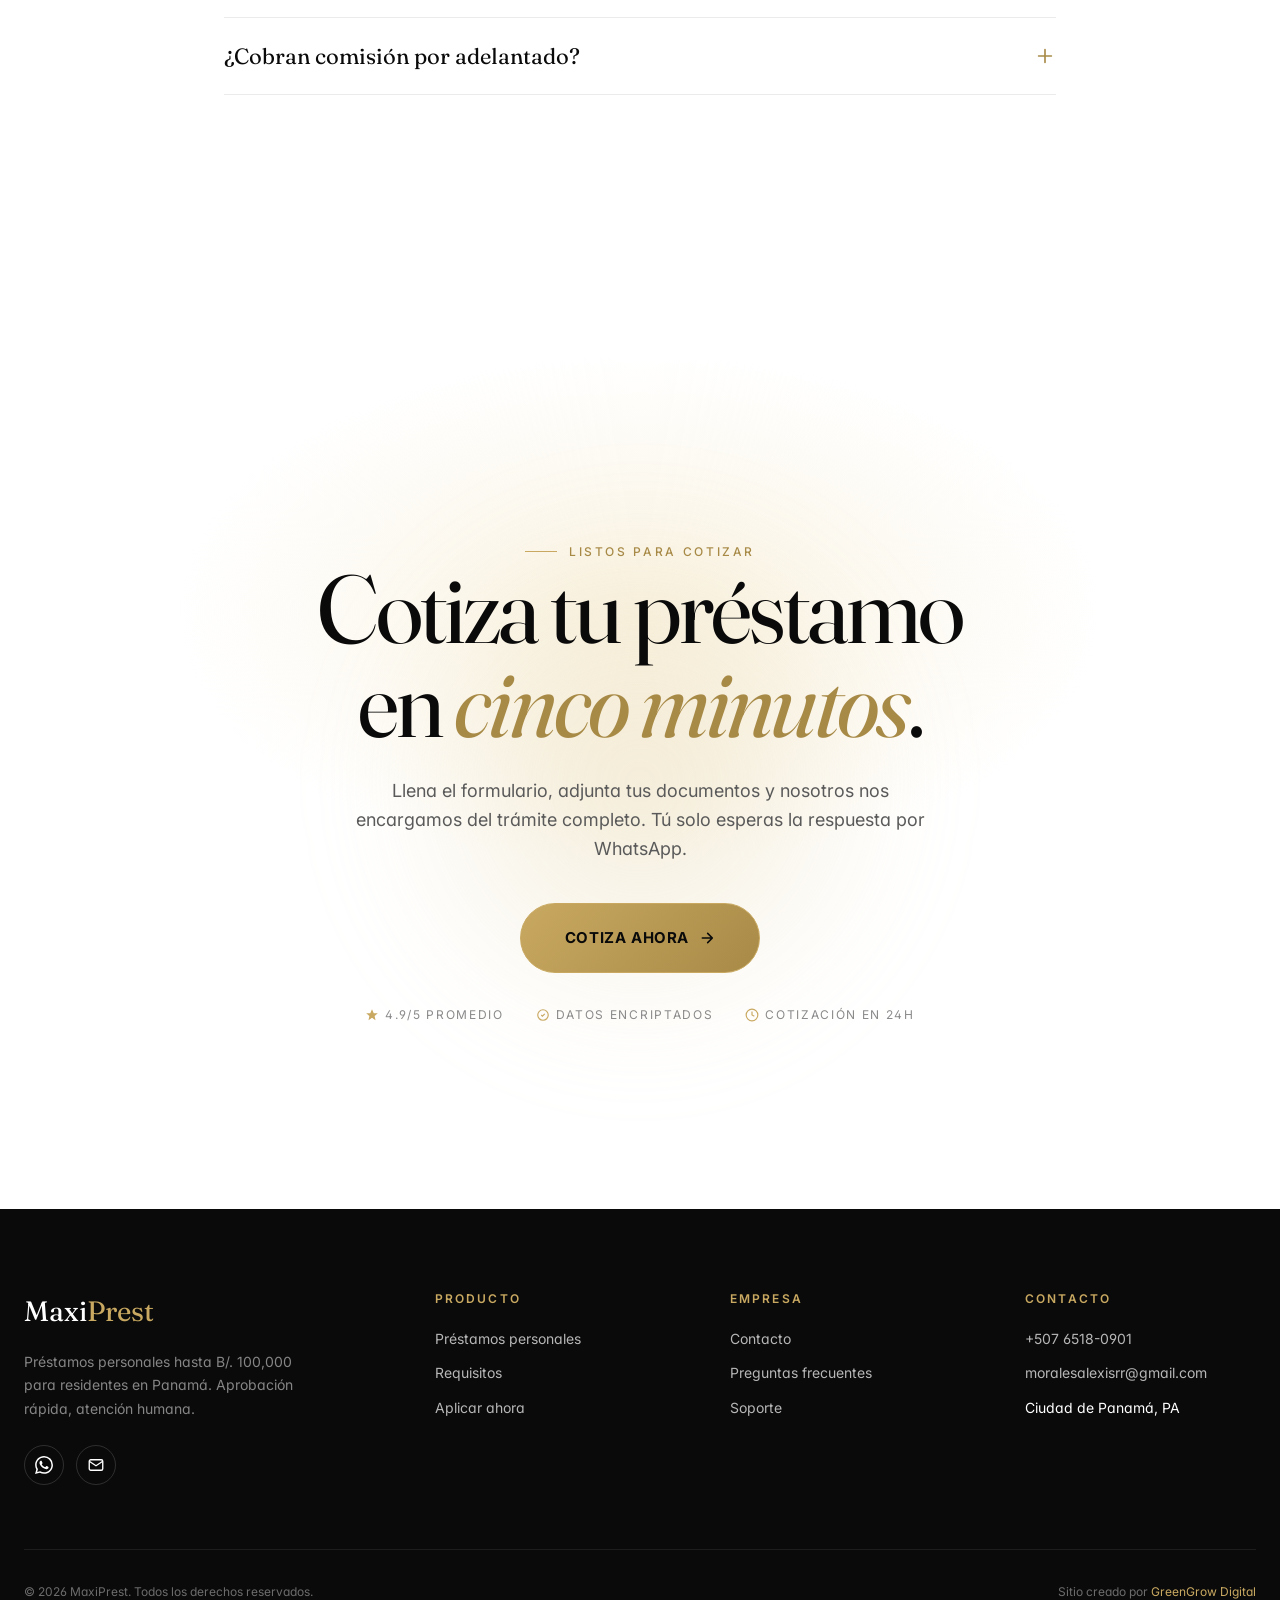
==== commit 1bf57602: "feat: premium index redesign with bento grid, timeline, 3D credit card, stats banner, horizontal tes" ====
--- a/index.html
+++ b/index.html
@@ -3,151 +3,668 @@
 <head>
   <meta charset="utf-8" />
   <meta name="viewport" content="width=device-width, initial-scale=1, viewport-fit=cover" />
-  <title>MaxiPrest — Préstamos personales hasta B/. 100,000 en Panamá</title>
-  <meta name="description" content="Préstamos personales hasta B/. 100,000 para residentes en Panamá. Aprobación en 24 horas, sin garantía hipotecaria, atención humana." />
-  <meta property="og:title" content="MaxiPrest — Préstamos personales hasta B/. 100,000" />
-  <meta property="og:description" content="Aprobación en 24h. Préstamos hasta B/. 100,000 para residentes en Panamá." />
+  <title>MaxiPrest — Cotiza tu préstamo en minutos. Sin filas, sin banco.</title>
+  <meta name="description" content="Cotizamos y gestionamos tu préstamo personal de hasta B/. 100,000 en Panamá. Más rápido y fácil que un banco. Sin filas, sin papeleo." />
+  <meta property="og:title" content="MaxiPrest — Cotiza tu préstamo en minutos." />
+  <meta property="og:description" content="Cotización en menos de 24h. Más rápido y fácil que un banco." />
   <meta property="og:type" content="website" />
   <link rel="icon" href="/public/logo-mark.svg" type="image/svg+xml" />
   <link rel="preconnect" href="https://fonts.googleapis.com" />
   <link rel="preconnect" href="https://fonts.gstatic.com" crossorigin />
   <link href="https://fonts.googleapis.com/css2?family=Fraunces:opsz,wght@9..144,300..900&family=Inter:wght@300;400;500;600;700&family=JetBrains+Mono:wght@400;600&display=swap" rel="stylesheet" />
-  <link href="/shared/theme.css?v=6" rel="stylesheet" />
+  <link href="/shared/theme.css?v=7" rel="stylesheet" />
   <style>
-    /* Hero */
+    /* ==== Scroll Progress Bar ==== */
+    .mp-progress {
+      position: fixed;
+      top: 0; left: 0;
+      height: 3px;
+      width: 0%;
+      background: linear-gradient(90deg, var(--mp-gold), var(--mp-gold-deep));
+      z-index: 99;
+      box-shadow: 0 0 12px rgba(201,169,97,0.5);
+      transition: width 0.1s linear;
+    }
+
+    /* ==== Noise overlay (premium texture) ==== */
+    .mp-noise {
+      position: fixed;
+      inset: 0;
+      pointer-events: none;
+      z-index: 1;
+      opacity: 0.04;
+      background-image: url("data:image/svg+xml,%3Csvg viewBox='0 0 200 200' xmlns='http://www.w3.org/2000/svg'%3E%3Cfilter id='noiseFilter'%3E%3CfeTurbulence type='fractalNoise' baseFrequency='0.85' numOctaves='4' stitchTiles='stitch'/%3E%3C/filter%3E%3Crect width='100%25' height='100%25' filter='url(%23noiseFilter)'/%3E%3C/svg%3E");
+      mix-blend-mode: multiply;
+    }
+
+    /* ==== HERO ==== */
     .hero {
       position: relative;
-      padding: calc(var(--mp-nav-h) + 80px) 24px 120px;
+      padding: calc(var(--mp-nav-h) + 96px) 24px 80px;
       overflow: hidden;
       background: var(--mp-bg);
+      min-height: 100vh;
+      display: flex;
+      align-items: center;
     }
     .hero-inner {
       max-width: 1280px;
       margin: 0 auto;
       display: grid;
-      grid-template-columns: 1.1fr .9fr;
+      grid-template-columns: 1.15fr .85fr;
       gap: 64px;
       align-items: center;
       position: relative;
-    }
+      z-index: 3;
+      width: 100%;
+    }
+
+    /* Animated mesh */
+    .hero-mesh {
+      position: absolute;
+      inset: 0;
+      pointer-events: none;
+      opacity: 0.55;
+      background:
+        radial-gradient(circle at 18% 28%, var(--mp-gold-soft) 0%, transparent 38%),
+        radial-gradient(circle at 82% 68%, var(--mp-gold-tint) 0%, transparent 38%),
+        radial-gradient(circle at 60% 18%, rgba(255,215,150,0.4) 0%, transparent 32%);
+      filter: blur(38px);
+      animation: mesh-shift 22s ease-in-out infinite alternate;
+      z-index: 1;
+    }
+    @keyframes mesh-shift {
+      0% { transform: translate(0%, 0%) scale(1); }
+      50% { transform: translate(2%, -2%) scale(1.08); }
+      100% { transform: translate(-2%, 2%) scale(1.1); }
+    }
+
+    /* Floating gold blobs */
+    .hero-blob {
+      position: absolute;
+      border-radius: 50%;
+      filter: blur(50px);
+      pointer-events: none;
+      z-index: 2;
+    }
+    .hero-blob.b1 { width: 320px; height: 320px; top: 12%; left: -120px; background: radial-gradient(circle, var(--mp-gold-soft), transparent 60%); animation: blob-float 14s ease-in-out infinite; }
+    .hero-blob.b2 { width: 240px; height: 240px; bottom: 8%; right: -80px; background: radial-gradient(circle, var(--mp-gold-tint), transparent 60%); animation: blob-float 16s ease-in-out infinite 2s; }
+    @keyframes blob-float {
+      0%, 100% { transform: translate(0,0) scale(1); }
+      50% { transform: translate(40px,-30px) scale(1.15); }
+    }
+
+    /* Trust badge floating top */
+    .hero-badge {
+      display: inline-flex;
+      align-items: center;
+      gap: 10px;
+      padding: 8px 8px 8px 14px;
+      border-radius: var(--mp-radius-pill);
+      background: var(--mp-bg);
+      border: 1px solid var(--mp-line);
+      font-size: 12px;
+      font-weight: 600;
+      box-shadow: var(--mp-shadow-sm);
+      animation: badge-pulse 4s ease-in-out infinite;
+      margin-bottom: 24px;
+    }
+    .hero-badge .stars { display: inline-flex; gap: 2px; color: var(--mp-gold); }
+    .hero-badge .stars svg { width: 12px; height: 12px; fill: currentColor; }
+    .hero-badge .num { font-family: var(--mp-font-mono); color: var(--mp-ink); }
+    .hero-badge .lbl { color: var(--mp-ink-mute); font-weight: 500; }
+    .hero-badge .pulse-dot {
+      width: 16px; height: 16px;
+      border-radius: 50%;
+      background: linear-gradient(135deg, var(--mp-gold), var(--mp-gold-deep));
+      position: relative;
+    }
+    .hero-badge .pulse-dot::after {
+      content: '';
+      position: absolute;
+      inset: -2px;
+      border-radius: 50%;
+      border: 1px solid var(--mp-gold);
+      opacity: .5;
+      animation: badge-ring 2s ease-out infinite;
+    }
+    @keyframes badge-pulse { 0%, 100% { transform: translateY(0); } 50% { transform: translateY(-2px); } }
+    @keyframes badge-ring { 0% { transform: scale(.8); opacity: .6; } 100% { transform: scale(2.4); opacity: 0; } }
+
+    /* Hero H1 */
     .hero-h1 {
       font-family: var(--mp-font-display);
-      font-size: clamp(48px, 7vw, 104px);
+      font-size: clamp(54px, 8vw, 120px);
       font-weight: 400;
-      line-height: 0.98;
-      letter-spacing: -0.025em;
-      margin: 28px 0 24px;
+      line-height: 0.96;
+      letter-spacing: -0.03em;
+      margin: 0 0 28px;
       color: var(--mp-ink);
     }
-    .hero-h1 em { font-style: italic; color: var(--mp-gold-deep); font-weight: 300; }
-    .hero-h1 .mp-mono-amt { font-family: var(--mp-font-mono); font-weight: 600; font-size: 0.78em; letter-spacing: -0.03em; }
-    .hero-sub { font-size: clamp(16px, 1.4vw, 19px); color: var(--mp-ink-mute); max-width: 520px; line-height: 1.6; margin-bottom: 36px; }
-    .hero-ctas { display: flex; gap: 16px; flex-wrap: wrap; }
-    .hero-meta { display: flex; gap: 32px; margin-top: 56px; padding-top: 32px; border-top: 1px solid var(--mp-line); flex-wrap: wrap; }
-    .hero-meta-item .num { font-family: var(--mp-font-display); font-size: 36px; color: var(--mp-ink); letter-spacing: -0.02em; }
-    .hero-meta-item .lbl { font-size: 12px; letter-spacing: 0.12em; text-transform: uppercase; color: var(--mp-ink-mute); }
-
+    .hero-h1 em {
+      font-style: italic;
+      color: var(--mp-gold-deep);
+      font-weight: 300;
+      position: relative;
+      display: inline-block;
+    }
+    .hero-h1 em::after {
+      content: '';
+      position: absolute;
+      left: 0; right: 0;
+      bottom: 0.08em;
+      height: 2px;
+      background: var(--mp-gold);
+      transform-origin: left;
+      animation: underline-grow 1.2s 1.5s var(--mp-ease-out) forwards;
+      transform: scaleX(0);
+    }
+    @keyframes underline-grow { to { transform: scaleX(1); } }
+    .hero-h1 .mp-mono-amt {
+      font-family: var(--mp-font-mono);
+      font-weight: 600;
+      letter-spacing: -0.04em;
+      position: relative;
+    }
+    .hero-h1 .ticker {
+      display: inline-block;
+      color: var(--mp-gold-deep);
+      background: var(--mp-gold-tint);
+      padding: 0 0.18em;
+      border-radius: 6px;
+      min-width: 3.2ch;
+      text-align: center;
+    }
+
+    .hero-sub {
+      font-size: clamp(16px, 1.4vw, 19px);
+      color: var(--mp-ink-mute);
+      max-width: 540px;
+      line-height: 1.65;
+      margin-bottom: 40px;
+    }
+    .hero-sub strong { color: var(--mp-ink); font-weight: 600; }
+
+    .hero-ctas { display: flex; gap: 14px; flex-wrap: wrap; margin-bottom: 56px; }
+
+    /* Gradient border button */
+    .mp-btn-shine {
+      position: relative;
+      isolation: isolate;
+    }
+    .mp-btn-shine::after {
+      content: '';
+      position: absolute;
+      inset: -2px;
+      border-radius: var(--mp-radius-pill);
+      background: conic-gradient(from var(--shine-angle, 0deg), transparent 0deg, var(--mp-gold) 60deg, transparent 120deg, transparent 360deg);
+      z-index: -1;
+      opacity: 0;
+      transition: opacity .3s var(--mp-ease);
+      animation: shine-rotate 4s linear infinite;
+    }
+    .mp-btn-shine:hover::after { opacity: 1; }
+    @property --shine-angle {
+      syntax: '<angle>';
+      inherits: false;
+      initial-value: 0deg;
+    }
+    @keyframes shine-rotate { to { --shine-angle: 360deg; } }
+
+    /* Hero trust bar */
+    .hero-trust {
+      display: flex;
+      flex-direction: column;
+      gap: 18px;
+    }
+    .hero-trust-row {
+      display: grid;
+      grid-template-columns: repeat(3, 1fr);
+      gap: 16px;
+      padding: 24px 0;
+      border-top: 1px solid var(--mp-line);
+      border-bottom: 1px solid var(--mp-line);
+    }
+    .hero-trust-item .num {
+      font-family: var(--mp-font-display);
+      font-size: clamp(28px, 3.5vw, 42px);
+      color: var(--mp-ink);
+      letter-spacing: -0.03em;
+      line-height: 1;
+      display: flex;
+      align-items: baseline;
+    }
+    .hero-trust-item .num em { font-style: normal; color: var(--mp-gold-deep); font-family: var(--mp-font-mono); font-size: 0.6em; margin-left: 2px; font-weight: 600; }
+    .hero-trust-item .lbl { font-size: 11px; letter-spacing: 0.14em; text-transform: uppercase; color: var(--mp-ink-mute); margin-top: 6px; font-weight: 500; }
+
+    .hero-companies {
+      display: flex;
+      align-items: center;
+      gap: 18px;
+      font-size: 11px;
+      letter-spacing: 0.18em;
+      text-transform: uppercase;
+      color: var(--mp-ink-soft);
+    }
+    .hero-companies-line { flex: 1; height: 1px; background: var(--mp-line); }
+
+    /* === HERO VISUAL — Premium 3D card with shimmer === */
     .hero-visual {
       position: relative;
       aspect-ratio: 4 / 5;
-      border-radius: var(--mp-radius-lg);
-      overflow: hidden;
-      background: linear-gradient(160deg, var(--mp-gold-tint) 0%, var(--mp-bg-soft) 60%, var(--mp-bg) 100%);
-      transform: translateZ(0);
-    }
-    .hero-visual::before {
-      content: '';
-      position: absolute;
-      inset: 0;
-      background:
-        radial-gradient(60% 50% at 70% 20%, var(--mp-gold-soft) 0%, transparent 60%),
-        radial-gradient(40% 40% at 20% 90%, var(--mp-gold-tint) 0%, transparent 60%);
-      mix-blend-mode: multiply;
-    }
-    .hero-card-money {
-      position: absolute;
-      top: 12%;
-      right: -8%;
-      width: 78%;
+      perspective: 1400px;
+    }
+    .hero-stack {
+      position: relative;
+      width: 100%;
+      height: 100%;
+      transform-style: preserve-3d;
+      transform: rotateY(-8deg) rotateX(4deg);
+      transition: transform .4s var(--mp-ease);
+    }
+    .hero-credit-card {
+      position: absolute;
+      top: 8%;
+      right: -6%;
+      width: 88%;
       aspect-ratio: 1.6/1;
-      background: var(--mp-ink);
+      background: linear-gradient(135deg, #0A0A0A 0%, #1A1A1A 50%, #0A0A0A 100%);
       border-radius: 22px;
-      padding: 26px;
+      padding: 28px;
       color: var(--mp-bg);
-      box-shadow: var(--mp-shadow-lg);
+      box-shadow:
+        0 30px 80px -20px rgba(10,10,10,0.5),
+        0 0 0 1px rgba(255,255,255,0.05) inset;
       display: flex;
       flex-direction: column;
       justify-content: space-between;
-      transform: rotate(-3deg);
-    }
-    .hero-card-money::after {
+      transform: translateZ(60px) rotate(-4deg);
+      overflow: hidden;
+    }
+    .hero-credit-card::before {
       content: '';
       position: absolute;
-      top: 22px; right: 22px;
-      width: 56px; height: 36px;
+      inset: 0;
+      background: linear-gradient(105deg, transparent 30%, rgba(201,169,97,0.18) 50%, transparent 70%);
+      animation: card-shimmer 4s ease-in-out infinite;
+    }
+    @keyframes card-shimmer {
+      0%, 100% { transform: translateX(-100%); }
+      50% { transform: translateX(100%); }
+    }
+    .hero-credit-card .chip {
+      width: 48px; height: 36px;
       background: linear-gradient(135deg, var(--mp-gold) 0%, var(--mp-gold-deep) 100%);
       border-radius: 6px;
-      opacity: .9;
-    }
-    .hero-card-money .amt { font-family: var(--mp-font-mono); font-size: 32px; color: var(--mp-gold); font-weight: 600; }
-    .hero-card-money .lbl { font-size: 11px; letter-spacing: 0.16em; text-transform: uppercase; opacity: .6; }
-    .hero-card-money .row { display: flex; justify-content: space-between; align-items: flex-end; }
-    .hero-card-money .holder { font-size: 14px; font-weight: 500; }
-
-    .hero-card-approval {
-      position: absolute;
-      bottom: 12%;
-      left: -6%;
+      box-shadow: inset 0 0 0 1px rgba(255,255,255,0.2);
+      position: relative;
+    }
+    .hero-credit-card .chip::after {
+      content: '';
+      position: absolute;
+      inset: 8px;
+      border-radius: 2px;
+      background:
+        linear-gradient(90deg, transparent 47%, rgba(10,10,10,0.4) 47%, rgba(10,10,10,0.4) 53%, transparent 53%),
+        linear-gradient(0deg, transparent 47%, rgba(10,10,10,0.4) 47%, rgba(10,10,10,0.4) 53%, transparent 53%);
+    }
+    .hero-credit-card .head { display: flex; justify-content: space-between; align-items: flex-start; position: relative; z-index: 1; }
+    .hero-credit-card .lbl { font-size: 10px; letter-spacing: 0.16em; text-transform: uppercase; color: var(--mp-gold); margin-bottom: 8px; opacity: 0.8; }
+    .hero-credit-card .brand { font-family: var(--mp-font-display); font-size: 16px; color: var(--mp-bg); }
+    .hero-credit-card .brand span { color: var(--mp-gold); }
+    .hero-credit-card .amt {
+      font-family: var(--mp-font-mono);
+      font-size: clamp(28px, 3vw, 36px);
+      color: var(--mp-gold);
+      font-weight: 700;
+      letter-spacing: -0.02em;
+      position: relative; z-index: 1;
+    }
+    .hero-credit-card .bottom { display: flex; justify-content: space-between; align-items: flex-end; position: relative; z-index: 1; }
+    .hero-credit-card .holder { font-size: 13px; font-weight: 500; letter-spacing: 0.05em; }
+    .hero-credit-card .meta { font-family: var(--mp-font-mono); font-size: 10px; opacity: 0.5; }
+
+    /* Floating notification card */
+    .hero-notif {
+      position: absolute;
+      bottom: 14%;
+      left: -8%;
       background: var(--mp-bg);
       border: 1px solid var(--mp-line);
-      border-radius: 18px;
-      padding: 18px 22px;
+      border-radius: 16px;
+      padding: 14px 18px;
       box-shadow: var(--mp-shadow-md);
       display: flex;
       align-items: center;
-      gap: 14px;
-      transform: rotate(2deg);
-    }
-    .hero-card-approval .dot { width: 10px; height: 10px; border-radius: 50%; background: var(--mp-success); position: relative; }
-    .hero-card-approval .dot::after { content: ''; position: absolute; inset: -6px; border-radius: 50%; border: 2px solid var(--mp-success); opacity: .35; animation: mp-pulse 2s var(--mp-ease) infinite; }
-    @keyframes mp-pulse { 0% { transform: scale(.9); opacity: .5; } 70% { transform: scale(1.6); opacity: 0; } 100% { opacity: 0; } }
-    .hero-card-approval .txt { font-size: 13px; }
-    .hero-card-approval .txt strong { display:block; color: var(--mp-ink); font-weight: 600; }
-    .hero-card-approval .txt span { color: var(--mp-ink-mute); }
+      gap: 12px;
+      transform: translateZ(80px) rotate(3deg);
+      animation: notif-float 5s ease-in-out infinite;
+      min-width: 240px;
+    }
+    .hero-notif .dot { width: 10px; height: 10px; border-radius: 50%; background: var(--mp-success); position: relative; flex-shrink: 0; }
+    .hero-notif .dot::after { content: ''; position: absolute; inset: -6px; border-radius: 50%; border: 2px solid var(--mp-success); opacity: .35; animation: notif-pulse 2s var(--mp-ease) infinite; }
+    @keyframes notif-pulse { 0% { transform: scale(.9); opacity: .5; } 70% { transform: scale(1.8); opacity: 0; } 100% { opacity: 0; } }
+    @keyframes notif-float { 0%, 100% { transform: translateZ(80px) rotate(3deg) translateY(0); } 50% { transform: translateZ(80px) rotate(3deg) translateY(-8px); } }
+    .hero-notif .txt { font-size: 13px; line-height: 1.4; }
+    .hero-notif .txt strong { display: block; color: var(--mp-ink); font-weight: 600; font-size: 13px; }
+    .hero-notif .txt span { color: var(--mp-ink-mute); font-size: 11px; }
+
+    /* Speed indicator floating top right */
+    .hero-speed {
+      position: absolute;
+      top: -4%;
+      right: -4%;
+      background: var(--mp-ink);
+      color: var(--mp-bg);
+      padding: 14px 18px;
+      border-radius: 14px;
+      font-size: 12px;
+      box-shadow: var(--mp-shadow-md);
+      transform: translateZ(40px) rotate(6deg);
+      display: flex;
+      align-items: center;
+      gap: 10px;
+      animation: speed-tilt 6s ease-in-out infinite;
+    }
+    @keyframes speed-tilt { 0%, 100% { transform: translateZ(40px) rotate(6deg); } 50% { transform: translateZ(40px) rotate(3deg); } }
+    .hero-speed strong { color: var(--mp-gold); font-family: var(--mp-font-display); font-size: 22px; line-height: 1; }
+    .hero-speed span { color: rgba(255,255,255,0.6); font-size: 10px; letter-spacing: 0.16em; text-transform: uppercase; display: block; margin-top: 2px; }
 
     @media (max-width: 980px) {
       .hero-inner { grid-template-columns: 1fr; gap: 48px; }
-      .hero-visual { max-width: 480px; margin: 0 auto; }
-    }
-
-    /* Marquee */
+      .hero-visual { max-width: 440px; margin: 0 auto; }
+    }
+
+    /* === SECTION dividers (decorative SVG between sections) === */
+    .mp-divider-wave {
+      width: 100%;
+      height: 60px;
+      display: block;
+      color: var(--mp-bg-soft);
+    }
+
+    /* === MARQUEE === */
     .marquee {
-      padding: 32px 0;
+      padding: 24px 0;
       border-top: 1px solid var(--mp-line);
       border-bottom: 1px solid var(--mp-line);
       overflow: hidden;
       background: var(--mp-bg-soft);
-    }
+      position: relative;
+    }
+    .marquee::before, .marquee::after {
+      content: '';
+      position: absolute;
+      top: 0; bottom: 0;
+      width: 80px;
+      z-index: 2;
+      pointer-events: none;
+    }
+    .marquee::before { left: 0; background: linear-gradient(90deg, var(--mp-bg-soft), transparent); }
+    .marquee::after { right: 0; background: linear-gradient(-90deg, var(--mp-bg-soft), transparent); }
     .marquee-track {
       display: flex;
-      gap: 64px;
-      animation: scroll-x 40s linear infinite;
+      gap: 56px;
+      animation: scroll-x 30s linear infinite;
       width: max-content;
     }
-    .marquee-item { font-family: var(--mp-font-display); font-size: 28px; color: var(--mp-ink-mute); display: inline-flex; align-items: center; gap: 64px; }
-    .marquee-item::after { content: '✦'; color: var(--mp-gold); font-size: 16px; }
+    .marquee:hover .marquee-track { animation-play-state: paused; }
+    .marquee-item { font-family: var(--mp-font-display); font-size: 24px; color: var(--mp-ink-mute); display: inline-flex; align-items: center; gap: 56px; white-space: nowrap; }
+    .marquee-item::after { content: '✦'; color: var(--mp-gold); font-size: 14px; }
     @keyframes scroll-x { to { transform: translateX(-50%); } }
 
-    /* Benefits */
-    .benefits-grid { display: grid; grid-template-columns: repeat(auto-fit, minmax(240px, 1fr)); gap: 24px; margin-top: 56px; }
-    .benefit { padding: 36px 28px; }
-    .benefit-num { font-family: var(--mp-font-mono); color: var(--mp-gold-deep); font-size: 14px; margin-bottom: 24px; display: flex; align-items: center; gap: 10px; }
-    .benefit-num::after { content: ''; flex: 1; height: 1px; background: var(--mp-line); }
-    .benefit-icon { width: 48px; height: 48px; color: var(--mp-gold-deep); margin-bottom: 24px; }
-    .benefit h3 { font-family: var(--mp-font-display); font-size: 26px; font-weight: 400; margin: 0 0 12px; letter-spacing: -0.01em; }
-    .benefit p { margin: 0; color: var(--mp-ink-mute); font-size: 15px; line-height: 1.65; }
-
-    /* Steps */
+    /* === STATS BANNER === */
+    .stats-banner {
+      padding: 80px 24px;
+      background: var(--mp-ink);
+      color: var(--mp-bg);
+      overflow: hidden;
+      position: relative;
+    }
+    .stats-banner::before {
+      content: '';
+      position: absolute;
+      inset: 0;
+      background:
+        radial-gradient(ellipse 60% 40% at 50% 0%, rgba(201,169,97,0.15), transparent),
+        radial-gradient(ellipse 40% 30% at 80% 100%, rgba(201,169,97,0.08), transparent);
+      pointer-events: none;
+    }
+    .stats-banner-inner {
+      max-width: 1280px;
+      margin: 0 auto;
+      display: grid;
+      grid-template-columns: repeat(4, 1fr);
+      gap: 48px;
+      position: relative;
+      z-index: 1;
+    }
+    .stat-item { text-align: center; }
+    .stat-num {
+      font-family: var(--mp-font-display);
+      font-size: clamp(48px, 6vw, 76px);
+      font-weight: 400;
+      color: var(--mp-gold);
+      letter-spacing: -0.03em;
+      line-height: 1;
+      margin-bottom: 12px;
+    }
+    .stat-num em { font-style: normal; color: var(--mp-bg); font-family: var(--mp-font-mono); font-size: 0.5em; }
+    .stat-lbl { color: rgba(255,255,255,0.6); font-size: 12px; letter-spacing: 0.18em; text-transform: uppercase; font-weight: 500; }
+    @media (max-width: 720px) {
+      .stats-banner-inner { grid-template-columns: 1fr 1fr; gap: 32px; }
+    }
+
+    /* === BENTO GRID === */
+    .bento {
+      display: grid;
+      grid-template-columns: repeat(6, 1fr);
+      grid-auto-rows: minmax(220px, auto);
+      gap: 16px;
+      margin-top: 56px;
+    }
+    .bento-card {
+      position: relative;
+      border: 1px solid var(--mp-line);
+      border-radius: var(--mp-radius-lg);
+      padding: 32px;
+      overflow: hidden;
+      background: var(--mp-bg);
+      transition: transform .4s var(--mp-ease), box-shadow .4s var(--mp-ease), border-color .4s var(--mp-ease);
+      isolation: isolate;
+    }
+    .bento-card:hover { transform: translateY(-4px); box-shadow: var(--mp-shadow-md); border-color: var(--mp-line-gold); }
+    .bento-card.size-2 { grid-column: span 2; }
+    .bento-card.size-3 { grid-column: span 3; }
+    .bento-card.size-4 { grid-column: span 4; }
+    .bento-card.size-6 { grid-column: span 6; }
+    .bento-card.tall { grid-row: span 2; }
+    .bento-card.dark { background: var(--mp-ink); color: var(--mp-bg); border-color: var(--mp-ink); }
+    .bento-card.dark:hover { box-shadow: var(--mp-glow-gold); border-color: var(--mp-gold); }
+
+    .bento-num {
+      font-family: var(--mp-font-mono);
+      color: var(--mp-gold-deep);
+      font-size: 12px;
+      margin-bottom: 16px;
+      display: flex;
+      align-items: center;
+      gap: 10px;
+    }
+    .bento-num::after { content: ''; flex: 1; height: 1px; background: var(--mp-line); }
+    .bento-card.dark .bento-num { color: var(--mp-gold); }
+    .bento-card.dark .bento-num::after { background: rgba(255,255,255,0.1); }
+    .bento-title {
+      font-family: var(--mp-font-display);
+      font-size: clamp(22px, 2vw, 28px);
+      font-weight: 400;
+      letter-spacing: -0.01em;
+      line-height: 1.15;
+      margin: 0 0 12px;
+    }
+    .bento-desc { color: var(--mp-ink-mute); font-size: 14px; line-height: 1.65; margin: 0; }
+    .bento-card.dark .bento-desc { color: rgba(255,255,255,0.65); }
+
+    /* Big bento — ring counter */
+    .bento-big {
+      display: flex;
+      flex-direction: column;
+      justify-content: space-between;
+      position: relative;
+    }
+    .bento-ring {
+      position: absolute;
+      right: -60px;
+      bottom: -60px;
+      width: 320px;
+      height: 320px;
+      pointer-events: none;
+    }
+    .bento-ring svg { width: 100%; height: 100%; transform: rotate(-90deg); }
+    .bento-ring .ring-bg { fill: none; stroke: rgba(201,169,97,0.15); stroke-width: 8; }
+    .bento-ring .ring-fg {
+      fill: none;
+      stroke: var(--mp-gold);
+      stroke-width: 8;
+      stroke-linecap: round;
+      stroke-dasharray: 900;
+      stroke-dashoffset: 900;
+      animation: ring-draw 2.5s 0.4s var(--mp-ease-out) forwards;
+    }
+    @keyframes ring-draw { to { stroke-dashoffset: 180; } }
+    .bento-big-num {
+      font-family: var(--mp-font-display);
+      font-size: clamp(72px, 9vw, 130px);
+      color: var(--mp-gold);
+      line-height: 1;
+      letter-spacing: -0.04em;
+      font-weight: 400;
+      position: relative;
+      z-index: 1;
+    }
+    .bento-big-num em { font-style: normal; font-family: var(--mp-font-mono); font-size: 0.4em; color: var(--mp-bg); opacity: 0.7; }
+
+    /* Bento dark — bar chart */
+    .bento-chart {
+      display: flex;
+      align-items: flex-end;
+      gap: 6px;
+      height: 80px;
+      margin-top: 20px;
+    }
+    .bento-chart .bar {
+      flex: 1;
+      background: linear-gradient(180deg, var(--mp-gold) 0%, var(--mp-gold-deep) 100%);
+      border-radius: 4px 4px 0 0;
+      animation: bar-grow 1s var(--mp-ease-out) forwards;
+      transform-origin: bottom;
+      transform: scaleY(0);
+    }
+    .bento-chart .bar:nth-child(1) { animation-delay: 0.1s; height: 30%; }
+    .bento-chart .bar:nth-child(2) { animation-delay: 0.18s; height: 55%; }
+    .bento-chart .bar:nth-child(3) { animation-delay: 0.26s; height: 40%; }
+    .bento-chart .bar:nth-child(4) { animation-delay: 0.34s; height: 75%; }
+    .bento-chart .bar:nth-child(5) { animation-delay: 0.42s; height: 60%; }
+    .bento-chart .bar:nth-child(6) { animation-delay: 0.5s; height: 90%; }
+    .bento-chart .bar:nth-child(7) { animation-delay: 0.58s; height: 100%; box-shadow: 0 0 16px rgba(201,169,97,0.5); }
+    @keyframes bar-grow { to { transform: scaleY(1); } }
+
+    /* Bento icon */
+    .bento-icon-wrap {
+      width: 56px; height: 56px;
+      border-radius: 14px;
+      background: var(--mp-gold-tint);
+      display: flex;
+      align-items: center;
+      justify-content: center;
+      color: var(--mp-gold-deep);
+      margin-bottom: 20px;
+      transition: transform .35s var(--mp-ease);
+    }
+    .bento-card:hover .bento-icon-wrap { transform: rotate(-8deg) scale(1.05); }
+    .bento-card.dark .bento-icon-wrap { background: rgba(201,169,97,0.15); color: var(--mp-gold); }
+
+    @media (max-width: 980px) {
+      .bento { grid-template-columns: repeat(2, 1fr); }
+      .bento-card.size-2, .bento-card.size-3, .bento-card.size-4, .bento-card.size-6 { grid-column: span 2; }
+      .bento-card.tall { grid-row: span 1; }
+    }
+    @media (max-width: 540px) {
+      .bento { grid-template-columns: 1fr; }
+      .bento-card.size-2, .bento-card.size-3, .bento-card.size-4, .bento-card.size-6 { grid-column: span 1; }
+    }
+
+    /* === TIMELINE === */
+    .timeline {
+      position: relative;
+      max-width: 880px;
+      margin: 64px auto 0;
+      padding-left: 80px;
+    }
+    .timeline::before {
+      content: '';
+      position: absolute;
+      left: 28px;
+      top: 0; bottom: 0;
+      width: 2px;
+      background: rgba(255,255,255,0.08);
+    }
+    .timeline-progress {
+      position: absolute;
+      left: 28px;
+      top: 0;
+      width: 2px;
+      background: linear-gradient(180deg, var(--mp-gold), var(--mp-gold-deep));
+      height: 0%;
+      transition: height 0.2s linear;
+      box-shadow: 0 0 12px rgba(201,169,97,0.5);
+    }
+    .timeline-item {
+      position: relative;
+      padding: 32px 0 32px;
+    }
+    .timeline-item::before {
+      content: '';
+      position: absolute;
+      left: -60px;
+      top: 40px;
+      width: 16px; height: 16px;
+      border-radius: 50%;
+      background: var(--mp-ink);
+      border: 2px solid rgba(255,255,255,0.15);
+      transition: all .4s var(--mp-ease);
+    }
+    .timeline-item.is-active::before {
+      background: var(--mp-gold);
+      border-color: var(--mp-gold);
+      box-shadow: 0 0 0 8px rgba(201,169,97,0.2), 0 0 16px rgba(201,169,97,0.6);
+      transform: scale(1.2);
+    }
+    .timeline-num {
+      font-family: var(--mp-font-mono);
+      font-size: 12px;
+      color: var(--mp-gold);
+      letter-spacing: 0.18em;
+      text-transform: uppercase;
+      margin-bottom: 8px;
+    }
+    .timeline-title {
+      font-family: var(--mp-font-display);
+      color: var(--mp-bg);
+      font-size: clamp(28px, 3vw, 40px);
+      font-weight: 400;
+      letter-spacing: -0.015em;
+      line-height: 1.1;
+      margin: 0 0 12px;
+    }
+    .timeline-desc {
+      color: rgba(255,255,255,0.65);
+      font-size: 15px;
+      line-height: 1.7;
+      margin: 0;
+      max-width: 540px;
+    }
+
     .steps {
       background: var(--mp-ink);
       color: var(--mp-bg);
@@ -155,146 +672,28 @@
       overflow: hidden;
       position: relative;
     }
+    .steps::before {
+      content: '';
+      position: absolute;
+      top: 0; right: 0;
+      width: 500px; height: 500px;
+      background: radial-gradient(circle, rgba(201,169,97,0.12), transparent 70%);
+      border-radius: 50%;
+      filter: blur(60px);
+      pointer-events: none;
+    }
     .steps .mp-eyebrow { color: var(--mp-gold); }
-    .steps-h2 { font-family: var(--mp-font-display); color: var(--mp-bg); font-size: clamp(40px, 5vw, 64px); font-weight: 400; letter-spacing: -0.02em; line-height: 1.05; margin: 24px 0 64px; max-width: 800px; }
+    .steps .mp-eyebrow::before { background: var(--mp-gold); }
+    .steps-h2 { font-family: var(--mp-font-display); color: var(--mp-bg); font-size: clamp(40px, 5vw, 64px); font-weight: 400; letter-spacing: -0.02em; line-height: 1.05; margin: 24px 0 0; max-width: 800px; }
     .steps-h2 em { color: var(--mp-gold); font-style: italic; }
-    .step { display: grid; grid-template-columns: 100px 1fr 1fr; gap: 48px; padding: 48px 0; border-top: 1px solid rgba(255,255,255,0.08); align-items: center; }
-    .step:last-child { border-bottom: 1px solid rgba(255,255,255,0.08); }
-    .step-num { font-family: var(--mp-font-display); font-size: 64px; color: var(--mp-gold); font-weight: 300; }
-    .step-title { font-family: var(--mp-font-display); font-size: 32px; font-weight: 400; letter-spacing: -0.015em; }
-    .step-desc { color: rgba(255,255,255,0.6); font-size: 15px; line-height: 1.7; }
-    @media (max-width: 760px) {
-      .step { grid-template-columns: 1fr; gap: 12px; padding: 32px 0; }
-    }
-
-    /* Testimonials */
-    .testimonial-card { padding: 48px; background: var(--mp-bg-soft); border-radius: var(--mp-radius-lg); border: 1px solid var(--mp-line); position: relative; }
-    .testimonial-card::before {
-      content: '"';
-      position: absolute;
-      top: 12px; left: 32px;
-      font-family: var(--mp-font-display);
-      font-size: 120px;
-      color: var(--mp-gold-soft);
-      line-height: 1;
-    }
-    .testimonial-quote { font-family: var(--mp-font-display); font-size: clamp(22px, 2.4vw, 30px); line-height: 1.4; font-weight: 400; color: var(--mp-ink); position: relative; max-width: 720px; }
-    .testimonial-author { display: flex; align-items: center; gap: 16px; margin-top: 32px; }
-    .testimonial-avatar { width: 48px; height: 48px; border-radius: 50%; background: linear-gradient(135deg, var(--mp-gold-soft), var(--mp-gold-deep)); display: flex; align-items: center; justify-content: center; font-family: var(--mp-font-display); font-size: 18px; color: var(--mp-ink); font-weight: 500; }
-    .testimonial-name { font-weight: 600; font-size: 14px; color: var(--mp-ink); }
-    .testimonial-role { font-size: 12px; color: var(--mp-ink-mute); }
-
-    /* Final CTA */
-    .final-cta {
-      padding: clamp(80px, 12vw, 140px) 24px;
-      text-align: center;
-      background:
-        radial-gradient(ellipse 60% 50% at 50% 30%, var(--mp-gold-tint) 0%, transparent 60%),
-        var(--mp-bg);
-      position: relative;
-      overflow: hidden;
-    }
-    .final-cta h2 { font-family: var(--mp-font-display); font-size: clamp(40px, 6vw, 84px); line-height: 1.02; font-weight: 400; margin: 0 0 24px; letter-spacing: -0.025em; position: relative; z-index: 1; }
-    .final-cta h2 em { color: var(--mp-gold-deep); font-style: italic; }
-    .final-cta p { color: var(--mp-ink-mute); font-size: 17px; max-width: 600px; margin: 0 auto 40px; position: relative; z-index: 1; }
-    .final-orb {
-      position: absolute;
-      width: 480px; height: 480px;
-      border-radius: 50%;
-      left: 50%; top: 50%;
-      transform: translate(-50%, -50%);
-      background: radial-gradient(circle, var(--mp-gold-soft) 0%, transparent 70%);
-      filter: blur(40px);
-      opacity: .6;
-      animation: orb-float 12s ease-in-out infinite;
-      pointer-events: none;
-    }
-    @keyframes orb-float {
-      0%, 100% { transform: translate(-50%, -50%) scale(1); }
-      50% { transform: translate(-50%, -50%) scale(1.15); }
-    }
-
-    /* === Animated mesh gradient in hero === */
-    .hero-mesh {
-      position: absolute;
-      inset: 0;
-      pointer-events: none;
-      opacity: 0.6;
-      background:
-        radial-gradient(circle at 20% 30%, var(--mp-gold-soft) 0%, transparent 35%),
-        radial-gradient(circle at 80% 70%, var(--mp-gold-tint) 0%, transparent 35%),
-        radial-gradient(circle at 60% 20%, rgba(255,215,150,0.3) 0%, transparent 30%);
-      filter: blur(30px);
-      animation: mesh-shift 18s ease-in-out infinite alternate;
-      z-index: 0;
-    }
-    @keyframes mesh-shift {
-      0% { transform: translate(0%, 0%) scale(1); }
-      100% { transform: translate(3%, -3%) scale(1.1); }
-    }
-    .hero-inner { position: relative; z-index: 1; }
-
-    /* === Hero scroll hint === */
-    .hero-scroll-hint {
-      position: absolute;
-      bottom: 32px;
-      left: 50%;
-      transform: translateX(-50%);
-      display: flex;
-      flex-direction: column;
-      align-items: center;
-      gap: 12px;
-      font-size: 11px;
-      letter-spacing: 0.2em;
-      text-transform: uppercase;
-      color: var(--mp-ink-mute);
-      opacity: 0;
-      animation: scroll-hint-in 1.2s 1.4s var(--mp-ease) forwards;
-      z-index: 2;
-    }
-    .hero-scroll-line {
-      width: 1px;
-      height: 48px;
-      background: linear-gradient(to bottom, var(--mp-gold), transparent);
-      position: relative;
-      overflow: hidden;
-    }
-    .hero-scroll-line::after {
-      content: '';
-      position: absolute;
-      top: 0; left: 0; right: 0;
-      height: 12px;
-      background: var(--mp-gold-deep);
-      animation: scroll-line 2s ease-in-out infinite;
-    }
-    @keyframes scroll-line {
-      0% { transform: translateY(-100%); }
-      100% { transform: translateY(400%); }
-    }
-    @keyframes scroll-hint-in {
-      to { opacity: 1; }
-    }
-    @media (max-width: 980px) {
-      .hero-scroll-hint { display: none; }
-    }
-
-    /* === Magnetic buttons === */
-    .mp-magnetic { transition: transform .15s var(--mp-ease) !important; }
-
-    /* === 3D tilt cards === */
-    .mp-tilt {
-      transition: transform .3s var(--mp-ease), box-shadow .3s var(--mp-ease) !important;
-      transform-style: preserve-3d;
-      will-change: transform;
-    }
-    .mp-tilt > * { transform: translateZ(0); }
-    .mp-tilt:hover .benefit-icon {
-      transform: translateZ(20px) scale(1.1);
-      color: var(--mp-gold-deep);
-    }
-    .benefit-icon { transition: transform .4s var(--mp-ease), color .3s var(--mp-ease); }
-
-    /* === Comparison section === */
+
+    @media (max-width: 720px) {
+      .timeline { padding-left: 56px; }
+      .timeline::before, .timeline-progress { left: 16px; }
+      .timeline-item::before { left: -48px; }
+    }
+
+    /* === COMPARISON — Bar race === */
     .compare-section {
       background: linear-gradient(180deg, var(--mp-bg) 0%, var(--mp-bg-soft) 100%);
     }
@@ -314,10 +713,7 @@
       transition: transform .5s var(--mp-ease), box-shadow .5s var(--mp-ease);
     }
     .compare-col:hover { transform: translateY(-4px); }
-    .compare-bank {
-      background: var(--mp-bg);
-      color: var(--mp-ink-mute);
-    }
+    .compare-bank { color: var(--mp-ink-mute); }
     .compare-bank:hover { box-shadow: var(--mp-shadow-sm); }
     .compare-mp {
       background: var(--mp-ink);
@@ -339,25 +735,15 @@
       display: flex;
       align-items: center;
       justify-content: space-between;
-      margin-bottom: 32px;
+      margin-bottom: 28px;
       padding-bottom: 24px;
       border-bottom: 1px solid var(--mp-line);
       position: relative;
       z-index: 1;
     }
     .compare-mp .compare-head { border-color: rgba(255,255,255,0.1); color: var(--mp-gold); }
-    .compare-label {
-      font-family: var(--mp-font-display);
-      font-size: 24px;
-      font-weight: 400;
-    }
-    .compare-list {
-      list-style: none;
-      padding: 0;
-      margin: 0;
-      position: relative;
-      z-index: 1;
-    }
+    .compare-label { font-family: var(--mp-font-display); font-size: 24px; font-weight: 400; }
+    .compare-list { list-style: none; padding: 0; margin: 0; position: relative; z-index: 1; }
     .compare-list li {
       display: flex;
       gap: 14px;
@@ -371,40 +757,213 @@
     .compare-list li:last-child { border-bottom: 0; }
     .compare-list .x { color: var(--mp-error); font-weight: 700; flex-shrink: 0; }
     .compare-list .check { color: var(--mp-gold); font-weight: 700; flex-shrink: 0; }
-    .compare-footer {
-      margin-top: 24px;
-      padding-top: 24px;
-      border-top: 1px solid var(--mp-line);
+
+    /* Time bar visualization */
+    .compare-bar-wrap { margin-top: 24px; }
+    .compare-bar-label { display: flex; justify-content: space-between; align-items: baseline; margin-bottom: 8px; font-size: 11px; color: var(--mp-ink-soft); letter-spacing: 0.14em; text-transform: uppercase; }
+    .compare-mp .compare-bar-label { color: rgba(255,255,255,0.4); }
+    .compare-bar-label strong {
+      font-family: var(--mp-font-display);
+      font-size: 32px;
+      font-weight: 400;
+      color: var(--mp-ink);
+      letter-spacing: -0.02em;
+    }
+    .compare-mp .compare-bar-label strong { color: var(--mp-gold); }
+    .compare-bar {
+      height: 10px;
+      background: var(--mp-bg-tint);
+      border-radius: 8px;
+      overflow: hidden;
+      position: relative;
+    }
+    .compare-mp .compare-bar { background: rgba(255,255,255,0.06); }
+    .compare-bar-fill {
+      height: 100%;
+      border-radius: 8px;
+      transform-origin: left;
+      transform: scaleX(0);
+      transition: transform 1.4s var(--mp-ease-out);
+    }
+    .compare-bar.is-visible .compare-bar-fill { transform: scaleX(var(--fill, 1)); }
+    .compare-bank .compare-bar-fill { background: linear-gradient(90deg, var(--mp-ink-mute), var(--mp-ink)); }
+    .compare-mp .compare-bar-fill { background: linear-gradient(90deg, var(--mp-gold), var(--mp-gold-deep)); box-shadow: 0 0 12px rgba(201,169,97,0.5); }
+
+    @media (max-width: 720px) {
+      .compare-grid { grid-template-columns: 1fr; }
+    }
+
+    /* === TESTIMONIALS — Horizontal scroll === */
+    .testimonials {
+      padding: clamp(80px, 12vw, 140px) 0;
+      background: var(--mp-bg-soft);
+      overflow: hidden;
+    }
+    .testimonials-head {
+      max-width: 1280px;
+      margin: 0 auto 48px;
+      padding: 0 24px;
+    }
+    .testimonials-track {
       display: flex;
-      align-items: baseline;
+      gap: 24px;
+      padding: 0 24px;
+      overflow-x: auto;
+      scroll-snap-type: x mandatory;
+      scrollbar-width: none;
+      -ms-overflow-style: none;
+    }
+    .testimonials-track::-webkit-scrollbar { display: none; }
+    .testimonial-card-h {
+      flex: 0 0 clamp(320px, 38vw, 520px);
+      scroll-snap-align: start;
+      padding: 40px;
+      background: var(--mp-bg);
+      border: 1px solid var(--mp-line);
+      border-radius: var(--mp-radius-lg);
+      position: relative;
+      transition: transform .4s var(--mp-ease), border-color .4s var(--mp-ease);
+    }
+    .testimonial-card-h:hover { transform: translateY(-4px); border-color: var(--mp-line-gold); }
+    .testimonial-card-h::before {
+      content: '"';
+      position: absolute;
+      top: 12px; left: 32px;
+      font-family: var(--mp-font-display);
+      font-size: 120px;
+      color: var(--mp-gold-soft);
+      line-height: 1;
+    }
+    .testimonial-stars { display: flex; gap: 4px; color: var(--mp-gold); margin-bottom: 16px; }
+    .testimonial-stars svg { width: 16px; height: 16px; fill: currentColor; }
+    .testimonial-quote-h {
+      font-family: var(--mp-font-display);
+      font-size: clamp(18px, 1.8vw, 22px);
+      line-height: 1.5;
+      font-weight: 400;
+      color: var(--mp-ink);
+      position: relative;
+      margin: 0 0 28px;
+    }
+    .testimonial-author { display: flex; align-items: center; gap: 14px; }
+    .testimonial-avatar {
+      width: 44px; height: 44px;
+      border-radius: 50%;
+      background: linear-gradient(135deg, var(--mp-gold-soft), var(--mp-gold-deep));
+      display: flex; align-items: center; justify-content: center;
+      font-family: var(--mp-font-display); font-size: 16px; color: var(--mp-ink); font-weight: 500;
+    }
+    .testimonial-name { font-weight: 600; font-size: 13px; color: var(--mp-ink); }
+    .testimonial-role { font-size: 11px; color: var(--mp-ink-mute); }
+    .testimonials-controls {
+      max-width: 1280px;
+      margin: 32px auto 0;
+      padding: 0 24px;
+      display: flex;
       gap: 12px;
-      position: relative;
-      z-index: 1;
-    }
-    .compare-mp .compare-footer { border-color: rgba(255,255,255,0.1); }
-    .compare-time {
+    }
+    .testimonials-btn {
+      width: 48px; height: 48px;
+      border-radius: 50%;
+      background: var(--mp-bg);
+      border: 1px solid var(--mp-line);
+      cursor: pointer;
+      display: inline-flex;
+      align-items: center;
+      justify-content: center;
+      transition: all .25s var(--mp-ease);
+      color: var(--mp-ink);
+    }
+    .testimonials-btn:hover { background: var(--mp-ink); color: var(--mp-gold); border-color: var(--mp-ink); }
+
+    /* === FAQ === */
+    .faq-section { max-width: 880px; margin: 0 auto; padding: clamp(60px, 10vw, 120px) 24px; }
+    .faq-item { border-top: 1px solid var(--mp-line); }
+    .faq-item:last-child { border-bottom: 1px solid var(--mp-line); }
+    .faq-q {
+      width: 100%;
+      background: none;
+      border: 0;
+      padding: 24px 0;
+      display: flex;
+      align-items: center;
+      justify-content: space-between;
+      gap: 24px;
+      cursor: pointer;
       font-family: var(--mp-font-display);
-      font-size: 44px;
+      font-size: clamp(18px, 2vw, 22px);
       font-weight: 400;
-      letter-spacing: -0.02em;
-    }
-    .compare-mp .compare-time { color: var(--mp-gold); }
-    .compare-time-lbl {
+      text-align: left;
+      color: var(--mp-ink);
+      transition: color .25s var(--mp-ease);
+    }
+    .faq-q:hover { color: var(--mp-gold-deep); }
+    .faq-q svg { flex-shrink: 0; transition: transform .35s var(--mp-ease); color: var(--mp-gold-deep); }
+    .faq-item.is-open .faq-q svg { transform: rotate(45deg); }
+    .faq-a {
+      max-height: 0;
+      overflow: hidden;
+      transition: max-height .45s var(--mp-ease);
+      color: var(--mp-ink-mute);
+      font-size: 15px;
+      line-height: 1.75;
+    }
+    .faq-a > div { padding: 0 0 24px; max-width: 720px; }
+
+    /* === FINAL CTA === */
+    .final-cta {
+      padding: clamp(100px, 14vw, 180px) 24px;
+      text-align: center;
+      background:
+        radial-gradient(ellipse 60% 50% at 50% 30%, var(--mp-gold-tint) 0%, transparent 60%),
+        var(--mp-bg);
+      position: relative;
+      overflow: hidden;
+    }
+    .final-orb {
+      position: absolute;
+      width: 560px; height: 560px;
+      border-radius: 50%;
+      left: 50%; top: 50%;
+      transform: translate(-50%, -50%);
+      background: radial-gradient(circle, var(--mp-gold-soft) 0%, transparent 70%);
+      filter: blur(50px);
+      opacity: .55;
+      animation: orb-float 14s ease-in-out infinite;
+      pointer-events: none;
+    }
+    @keyframes orb-float {
+      0%, 100% { transform: translate(-50%, -50%) scale(1); }
+      50% { transform: translate(-50%, -50%) scale(1.18); }
+    }
+    .final-cta h2 {
+      font-family: var(--mp-font-display);
+      font-size: clamp(44px, 7.5vw, 110px);
+      line-height: 0.98;
+      font-weight: 400;
+      margin: 0 0 28px;
+      letter-spacing: -0.03em;
+      position: relative; z-index: 1;
+    }
+    .final-cta h2 em { color: var(--mp-gold-deep); font-style: italic; }
+    .final-cta p { color: var(--mp-ink-mute); font-size: 18px; max-width: 600px; margin: 0 auto 40px; position: relative; z-index: 1; }
+    .final-cta-meta {
+      margin-top: 32px;
+      display: inline-flex;
+      gap: 32px;
       font-size: 12px;
-      letter-spacing: 0.16em;
+      letter-spacing: 0.14em;
       text-transform: uppercase;
       color: var(--mp-ink-soft);
-    }
-    .compare-mp .compare-time-lbl { color: rgba(255,255,255,0.5); }
-    @media (max-width: 720px) {
-      .compare-grid { grid-template-columns: 1fr; }
-    }
-
-    /* === Cursor follower (gold dot) === */
+      position: relative; z-index: 1;
+    }
+    .final-cta-meta span { display: inline-flex; align-items: center; gap: 6px; }
+    .final-cta-meta svg { width: 14px; height: 14px; color: var(--mp-gold); }
+
+    /* === Custom cursor === */
     .mp-cursor {
       position: fixed;
-      width: 8px;
-      height: 8px;
+      width: 8px; height: 8px;
       border-radius: 50%;
       background: var(--mp-gold);
       pointer-events: none;
@@ -416,82 +975,118 @@
       will-change: transform;
     }
     .mp-cursor.is-visible { opacity: 1; }
-    .mp-cursor.is-hover { width: 36px; height: 36px; background: var(--mp-gold-soft); }
+    .mp-cursor.is-hover { width: 44px; height: 44px; background: var(--mp-gold-soft); }
     @media (hover: none), (max-width: 900px) {
       .mp-cursor { display: none; }
     }
 
-    /* Marquee hover slowdown */
-    .marquee:hover .marquee-track { animation-play-state: paused; }
+    /* === Section eyebrow with line === */
+    .mp-section { padding: clamp(80px, 12vw, 140px) 24px; position: relative; }
+
+    /* Magnetic buttons */
+    .mp-magnetic { transition: transform .15s var(--mp-ease) !important; }
   </style>
 </head>
 <body>
 
+  <div class="mp-progress" id="mpProgress"></div>
+  <div class="mp-noise" aria-hidden="true"></div>
   <div id="mp-nav"></div>
 
+  <!-- ============ HERO ============ -->
   <section class="hero">
     <div class="mp-hero-grid-bg"></div>
     <div class="hero-mesh" aria-hidden="true"></div>
+    <div class="hero-blob b1" aria-hidden="true"></div>
+    <div class="hero-blob b2" aria-hidden="true"></div>
+
     <div class="hero-inner">
       <div>
-        <span class="mp-eyebrow" data-mp-reveal>Préstamos personales · Panamá</span>
+        <div class="hero-badge" data-mp-reveal>
+          <span class="pulse-dot"></span>
+          <span class="stars">
+            <svg viewBox="0 0 24 24"><path d="M12 2l3 7h7l-5.5 4.5L18 21l-6-4.5L6 21l1.5-7.5L2 9h7z"/></svg>
+            <svg viewBox="0 0 24 24"><path d="M12 2l3 7h7l-5.5 4.5L18 21l-6-4.5L6 21l1.5-7.5L2 9h7z"/></svg>
+            <svg viewBox="0 0 24 24"><path d="M12 2l3 7h7l-5.5 4.5L18 21l-6-4.5L6 21l1.5-7.5L2 9h7z"/></svg>
+            <svg viewBox="0 0 24 24"><path d="M12 2l3 7h7l-5.5 4.5L18 21l-6-4.5L6 21l1.5-7.5L2 9h7z"/></svg>
+            <svg viewBox="0 0 24 24"><path d="M12 2l3 7h7l-5.5 4.5L18 21l-6-4.5L6 21l1.5-7.5L2 9h7z"/></svg>
+          </span>
+          <span class="num">4.9</span>
+          <span class="lbl">· +5,000 panameños cotizados</span>
+        </div>
+
         <h1 class="hero-h1" data-mp-reveal data-mp-reveal-delay="100">
           Tu <em>préstamo</em>,<br/>
           cotizado en<br/>
-          <span class="mp-mono-amt">minutos</span>.
+          <span class="mp-mono-amt"><span class="ticker" id="heroTicker">5</span> min</span>.
         </h1>
         <p class="hero-sub" data-mp-reveal data-mp-reveal-delay="200">
-          Cotizamos y gestionamos tu préstamo personal de hasta B/. 100,000 más rápido y fácil que un banco. Sin filas, sin papeleo interminable, sin perder tu día.
+          <strong>Cotizamos y gestionamos tu préstamo personal</strong> de hasta B/. 100,000 más rápido y fácil que un banco. Sin filas, sin papeleo interminable, sin perder tu día.
         </p>
         <div class="hero-ctas" data-mp-reveal data-mp-reveal-delay="300">
-          <a class="mp-btn mp-btn-gold-solid mp-magnetic" href="/aplica">
+          <a class="mp-btn mp-btn-gold-solid mp-magnetic mp-btn-shine" href="/aplica">
             Cotiza ahora
             <svg width="14" height="14" viewBox="0 0 24 24" fill="none" stroke="currentColor" stroke-width="2.4" stroke-linecap="round" stroke-linejoin="round"><path d="M5 12h14M13 5l7 7-7 7"/></svg>
           </a>
           <a class="mp-btn mp-btn-ghost mp-magnetic" href="/requisitos">Ver requisitos</a>
         </div>
-        <div class="hero-meta" data-mp-reveal data-mp-reveal-delay="400">
-          <div class="hero-meta-item">
-            <div class="num"><span data-counter="5000">0</span>+</div>
-            <div class="lbl">Clientes activos</div>
-          </div>
-          <div class="hero-meta-item">
-            <div class="num"><span data-counter="24">0</span>h</div>
-            <div class="lbl">Cotización promedio</div>
-          </div>
-          <div class="hero-meta-item">
-            <div class="num">B/.<span data-counter="100">0</span>K</div>
-            <div class="lbl">Monto máximo</div>
+
+        <div class="hero-trust" data-mp-reveal data-mp-reveal-delay="400">
+          <div class="hero-trust-row">
+            <div class="hero-trust-item">
+              <div class="num"><span data-counter="5000">0</span><em>+</em></div>
+              <div class="lbl">Clientes activos</div>
+            </div>
+            <div class="hero-trust-item">
+              <div class="num"><span data-counter="24">0</span><em>h</em></div>
+              <div class="lbl">Cotización promedio</div>
+            </div>
+            <div class="hero-trust-item">
+              <div class="num"><em>B/.</em><span data-counter="100">0</span><em>K</em></div>
+              <div class="lbl">Monto máximo</div>
+            </div>
+          </div>
+          <div class="hero-companies">
+            <span class="hero-companies-line"></span>
+            <span>Tu información, encriptada</span>
+            <span class="hero-companies-line"></span>
           </div>
         </div>
       </div>
 
       <div class="hero-visual" data-mp-reveal data-mp-reveal-delay="200" id="heroVisual">
-        <div class="hero-card-money" id="heroCardMoney">
-          <div>
-            <div class="lbl">Tu cotización lista</div>
+        <div class="hero-stack" id="heroStack">
+          <div class="hero-credit-card" id="heroCardMoney">
+            <div class="head">
+              <div>
+                <div class="lbl">Tu cotización lista</div>
+                <div class="brand">Maxi<span>Prest</span></div>
+              </div>
+              <div class="chip"></div>
+            </div>
             <div class="amt">B/. 25,000.00</div>
-          </div>
-          <div class="row">
-            <div class="holder">A. Morales</div>
-            <div style="font-family: var(--mp-font-mono); font-size: 11px; opacity: .5;">MAXIPREST · PA</div>
-          </div>
-        </div>
-        <div class="hero-card-approval" id="heroCardApproval">
-          <span class="dot"></span>
-          <div class="txt">
-            <strong>Cotizado en 18h</strong>
-            <span>Más rápido que un banco</span>
+            <div class="bottom">
+              <div class="holder">A. MORALES</div>
+              <div class="meta">PA · 24H</div>
+            </div>
+          </div>
+          <div class="hero-notif" id="heroCardApproval">
+            <span class="dot"></span>
+            <div class="txt">
+              <strong>Cotizado en 18h</strong>
+              <span>Más rápido que un banco</span>
+            </div>
+          </div>
+          <div class="hero-speed">
+            <strong>24h</strong>
+            <span>Cotización</span>
           </div>
         </div>
       </div>
     </div>
-    <div class="hero-scroll-hint" aria-hidden="true">
-      <span>Descubre</span>
-      <div class="hero-scroll-line"></div>
-    </div>
   </section>
 
+  <!-- ============ MARQUEE ============ -->
   <div class="marquee" aria-hidden="true">
     <div class="marquee-track">
       <span class="marquee-item">Cotiza en minutos</span>
@@ -499,14 +1094,39 @@
       <span class="marquee-item">Más rápido que un banco</span>
       <span class="marquee-item">Te gestionamos todo</span>
       <span class="marquee-item">Residentes en Panamá</span>
+      <span class="marquee-item">Sin filas</span>
       <span class="marquee-item">Cotiza en minutos</span>
       <span class="marquee-item">Hasta B/. 100,000</span>
       <span class="marquee-item">Más rápido que un banco</span>
       <span class="marquee-item">Te gestionamos todo</span>
       <span class="marquee-item">Residentes en Panamá</span>
+      <span class="marquee-item">Sin filas</span>
     </div>
   </div>
 
+  <!-- ============ STATS BANNER ============ -->
+  <section class="stats-banner">
+    <div class="stats-banner-inner">
+      <div class="stat-item" data-mp-reveal>
+        <div class="stat-num"><span data-counter="5000">0</span><em>+</em></div>
+        <div class="stat-lbl">Clientes cotizados</div>
+      </div>
+      <div class="stat-item" data-mp-reveal data-mp-reveal-delay="100">
+        <div class="stat-num"><em>$</em><span data-counter="42">0</span><em>M</em></div>
+        <div class="stat-lbl">Capital gestionado</div>
+      </div>
+      <div class="stat-item" data-mp-reveal data-mp-reveal-delay="200">
+        <div class="stat-num"><span data-counter="98">0</span><em>%</em></div>
+        <div class="stat-lbl">Tasa de satisfacción</div>
+      </div>
+      <div class="stat-item" data-mp-reveal data-mp-reveal-delay="300">
+        <div class="stat-num"><em>&lt;</em><span data-counter="24">0</span><em>h</em></div>
+        <div class="stat-lbl">Tiempo de cotización</div>
+      </div>
+    </div>
+  </section>
+
+  <!-- ============ BENTO BENEFITS ============ -->
   <section class="mp-section">
     <div class="mp-container">
       <div style="display:grid; grid-template-columns: 1fr 1fr; gap: 64px; align-items: end;">
@@ -517,40 +1137,70 @@
           </h2>
         </div>
         <p class="mp-text-mute" data-mp-reveal data-mp-reveal-delay="200" style="font-size: 16px; max-width: 460px;">
-          Cuatro razones por las que cientos de panameños eligen MaxiPrest para cotizar y gestionar su préstamo personal sin pasar por la fila del banco.
+          Lo que un banco te hace en una semana, nosotros lo cotizamos y gestionamos en menos de 24 horas — sin que pises una sucursal.
         </p>
       </div>
 
-      <div class="benefits-grid">
-        <article class="mp-card mp-card-hover benefit mp-tilt" data-mp-reveal>
-          <div class="benefit-num">01</div>
-          <svg class="benefit-icon" viewBox="0 0 48 48" fill="none" stroke="currentColor" stroke-width="1.4"><circle cx="24" cy="24" r="20"/><path d="M24 12v12l8 4"/></svg>
-          <h3>Cotización rápida</h3>
-          <p>Te cotizamos tu préstamo en menos de 24 horas hábiles con números claros, sin rodeos ni promesas vagas.</p>
+      <div class="bento">
+        <!-- Big card with ring counter -->
+        <article class="bento-card bento-big dark size-3 tall" data-mp-reveal>
+          <div>
+            <div class="bento-num">01</div>
+            <h3 class="bento-title" style="color: var(--mp-bg);">Cotización en menos de 24 horas.</h3>
+            <p class="bento-desc">Te cotizamos tu préstamo con números claros, sin rodeos. Sin esperas de semanas.</p>
+          </div>
+          <div class="bento-big-num" style="margin-top:32px;">24<em>h</em></div>
+          <div class="bento-ring">
+            <svg viewBox="0 0 320 320">
+              <circle class="ring-bg" cx="160" cy="160" r="140"/>
+              <circle class="ring-fg" cx="160" cy="160" r="140"/>
+            </svg>
+          </div>
         </article>
-        <article class="mp-card mp-card-hover benefit mp-tilt" data-mp-reveal data-mp-reveal-delay="100">
-          <div class="benefit-num">02</div>
-          <svg class="benefit-icon" viewBox="0 0 48 48" fill="none" stroke="currentColor" stroke-width="1.4"><path d="M8 22h32M8 30h32"/><rect x="6" y="14" width="36" height="24" rx="3"/></svg>
-          <h3>Montos altos</h3>
-          <p>Desde B/. 1,000 hasta B/. 100,000. Te cotizamos según tu perfil financiero, sin techos arbitrarios.</p>
+
+        <!-- Range card -->
+        <article class="bento-card size-3" data-mp-reveal data-mp-reveal-delay="100">
+          <div class="bento-num">02</div>
+          <div class="bento-icon-wrap">
+            <svg width="28" height="28" viewBox="0 0 48 48" fill="none" stroke="currentColor" stroke-width="1.6"><path d="M8 22h32M8 30h32"/><rect x="6" y="14" width="36" height="24" rx="3"/></svg>
+          </div>
+          <h3 class="bento-title">Montos de B/. 1K a B/. 100K.</h3>
+          <p class="bento-desc">Te cotizamos según tu perfil financiero, sin techos arbitrarios.</p>
         </article>
-        <article class="mp-card mp-card-hover benefit mp-tilt" data-mp-reveal data-mp-reveal-delay="200">
-          <div class="benefit-num">03</div>
-          <svg class="benefit-icon" viewBox="0 0 48 48" fill="none" stroke="currentColor" stroke-width="1.4"><path d="M8 24l8 8 24-24"/><circle cx="24" cy="24" r="20"/></svg>
-          <h3>Más fácil que un banco</h3>
-          <p>Cero filas, cero formularios físicos, cero esperas. Todo el trámite desde tu celular en minutos.</p>
+
+        <!-- Comparison card with chart -->
+        <article class="bento-card size-3" data-mp-reveal data-mp-reveal-delay="150">
+          <div class="bento-num">03</div>
+          <div style="display:flex; align-items:baseline; gap:8px; margin-bottom:8px;">
+            <h3 class="bento-title" style="margin:0;">Más rápido</h3>
+            <span style="color: var(--mp-ink-mute); font-size:14px;">que un banco</span>
+          </div>
+          <p class="bento-desc" style="margin-bottom:0;">Trámite 100% digital desde tu celular. Cero filas.</p>
+          <div class="bento-chart">
+            <div class="bar"></div>
+            <div class="bar"></div>
+            <div class="bar"></div>
+            <div class="bar"></div>
+            <div class="bar"></div>
+            <div class="bar"></div>
+            <div class="bar"></div>
+          </div>
         </article>
-        <article class="mp-card mp-card-hover benefit mp-tilt" data-mp-reveal data-mp-reveal-delay="300">
-          <div class="benefit-num">04</div>
-          <svg class="benefit-icon" viewBox="0 0 48 48" fill="none" stroke="currentColor" stroke-width="1.4"><path d="M24 4L8 12v14c0 11 7 19 16 22 9-3 16-11 16-22V12L24 4z"/><path d="M16 24l6 6 12-12"/></svg>
-          <h3>Gestionamos todo</h3>
-          <p>Nosotros nos encargamos del trámite completo. Tú solo nos das tus datos y nosotros corremos por ti.</p>
+
+        <!-- Phone card -->
+        <article class="bento-card size-3" data-mp-reveal data-mp-reveal-delay="200">
+          <div class="bento-num">04</div>
+          <div class="bento-icon-wrap">
+            <svg width="28" height="28" viewBox="0 0 24 24" fill="none" stroke="currentColor" stroke-width="1.6"><rect x="7" y="2" width="10" height="20" rx="2"/><line x1="11" y1="18" x2="13" y2="18"/></svg>
+          </div>
+          <h3 class="bento-title">Todo desde tu celular.</h3>
+          <p class="bento-desc">Llenas, adjuntas, esperas y firmas. Sin mover un papel.</p>
         </article>
       </div>
     </div>
   </section>
 
-  <!-- Comparación Banco vs MaxiPrest -->
+  <!-- ============ COMPARISON ============ -->
   <section class="mp-section compare-section">
     <div class="mp-container">
       <span class="mp-eyebrow" data-mp-reveal>La diferencia</span>
@@ -570,12 +1220,11 @@
             <li><span class="x">✕</span> Filas de 1 a 3 horas</li>
             <li><span class="x">✕</span> Múltiples formularios físicos</li>
             <li><span class="x">✕</span> Respuesta en 5 a 15 días</li>
-            <li><span class="x">✕</span> Reuniones con ejecutivo</li>
             <li><span class="x">✕</span> Cambios de horario laboral</li>
           </ul>
-          <div class="compare-footer">
-            <span class="compare-time">7+ días</span>
-            <span class="compare-time-lbl">tiempo total</span>
+          <div class="compare-bar-wrap">
+            <div class="compare-bar-label"><span>Tiempo total</span><strong>7+ días</strong></div>
+            <div class="compare-bar" data-bar-fill="1"><div class="compare-bar-fill"></div></div>
           </div>
         </div>
 
@@ -595,17 +1244,17 @@
             <li><span class="check">✓</span> Formulario web en 5 minutos</li>
             <li><span class="check">✓</span> Cotización en menos de 24h</li>
             <li><span class="check">✓</span> WhatsApp con tu gestor asignado</li>
-            <li><span class="check">✓</span> Sin moverte de donde estás</li>
           </ul>
-          <div class="compare-footer">
-            <span class="compare-time">&lt; 24h</span>
-            <span class="compare-time-lbl">tiempo total</span>
+          <div class="compare-bar-wrap">
+            <div class="compare-bar-label"><span>Tiempo total</span><strong>&lt; 24h</strong></div>
+            <div class="compare-bar" data-bar-fill="0.14"><div class="compare-bar-fill"></div></div>
           </div>
         </div>
       </div>
     </div>
   </section>
 
+  <!-- ============ TIMELINE / STEPS ============ -->
   <section class="steps">
     <div class="mp-container">
       <span class="mp-eyebrow" data-mp-reveal>Cómo funciona</span>
@@ -613,24 +1262,27 @@
         Tres pasos. Cero <em>fricción</em>.
       </h2>
 
-      <div class="step" data-mp-reveal>
-        <div class="step-num">01</div>
-        <div class="step-title">Llenas el formulario</div>
-        <div class="step-desc">Completa tus datos personales, laborales y adjunta cédula, carta de trabajo y ficha talonaria. Te toma 5 minutos desde tu celular.</div>
+      <div class="timeline" id="timeline">
+        <div class="timeline-progress" id="timelineProgress"></div>
+        <div class="timeline-item" data-mp-reveal>
+          <div class="timeline-num">Paso 01</div>
+          <h3 class="timeline-title">Llenas el formulario</h3>
+          <p class="timeline-desc">Completa tus datos personales, laborales y adjunta cédula, carta de trabajo y ficha talonaria. Te toma 5 minutos desde tu celular — fotos directo desde la app.</p>
+        </div>
+        <div class="timeline-item" data-mp-reveal data-mp-reveal-delay="100">
+          <div class="timeline-num">Paso 02</div>
+          <h3 class="timeline-title">Te cotizamos</h3>
+          <p class="timeline-desc">Nuestro equipo revisa tu perfil y te contacta por WhatsApp con tu cotización en menos de 24 horas hábiles. Tú decides si avanzas con la oferta.</p>
+        </div>
+        <div class="timeline-item" data-mp-reveal data-mp-reveal-delay="200">
+          <div class="timeline-num">Paso 03</div>
+          <h3 class="timeline-title">Recibes el desembolso</h3>
+          <p class="timeline-desc">Nosotros gestionamos el trámite completo. Firmas digitalmente y recibes el dinero directo en tu cuenta panameña. Tú nunca pisas un banco.</p>
+        </div>
       </div>
-      <div class="step" data-mp-reveal data-mp-reveal-delay="100">
-        <div class="step-num">02</div>
-        <div class="step-title">Te cotizamos</div>
-        <div class="step-desc">Nuestro equipo revisa tu perfil y te contacta por WhatsApp con tu cotización en menos de 24 horas hábiles. Tú decides si avanzas.</div>
-      </div>
-      <div class="step" data-mp-reveal data-mp-reveal-delay="200">
-        <div class="step-num">03</div>
-        <div class="step-title">Recibes el desembolso</div>
-        <div class="step-desc">Nosotros gestionamos el trámite completo. Firmas y recibes el dinero directo en tu cuenta. Tú nunca pisas un banco.</div>
-      </div>
 
       <div style="margin-top: 48px;">
-        <a class="mp-btn mp-btn-gold-solid mp-magnetic" href="/aplica" data-mp-reveal>
+        <a class="mp-btn mp-btn-gold-solid mp-magnetic mp-btn-shine" href="/aplica" data-mp-reveal>
           Comenzar ahora
           <svg width="14" height="14" viewBox="0 0 24 24" fill="none" stroke="currentColor" stroke-width="2.4" stroke-linecap="round" stroke-linejoin="round"><path d="M5 12h14M13 5l7 7-7 7"/></svg>
         </a>
@@ -638,54 +1290,180 @@
     </div>
   </section>
 
-  <section class="mp-section" style="background: var(--mp-bg-soft);">
-    <div class="mp-container">
+  <!-- ============ TESTIMONIALS HORIZONTAL ============ -->
+  <section class="testimonials">
+    <div class="testimonials-head">
       <span class="mp-eyebrow" data-mp-reveal>Testimonios</span>
-      <h2 class="mp-display" data-mp-reveal data-mp-reveal-delay="100" style="font-size: clamp(36px, 5vw, 60px); margin: 24px 0 64px; max-width: 760px;">
+      <h2 class="mp-display" data-mp-reveal data-mp-reveal-delay="100" style="font-size: clamp(36px, 5vw, 60px); margin: 24px 0 0; max-width: 720px;">
         Historias de panameños que <em style="font-style: italic; color: var(--mp-gold-deep);">avanzaron</em>.
       </h2>
-
-      <div class="testimonial-card" data-mp-reveal>
-        <p class="testimonial-quote">
-          Necesitaba B/. 30,000 para expandir mi taller en San Miguelito. MaxiPrest me cotizó en 19 horas y gestionó todo el préstamo por mí. No pisé un banco ni una vez. La diferencia fue real.
-        </p>
+    </div>
+
+    <div class="testimonials-track" id="testimonialsTrack">
+      <article class="testimonial-card-h">
+        <div class="testimonial-stars">
+          <svg viewBox="0 0 24 24"><path d="M12 2l3 7h7l-5.5 4.5L18 21l-6-4.5L6 21l1.5-7.5L2 9h7z"/></svg>
+          <svg viewBox="0 0 24 24"><path d="M12 2l3 7h7l-5.5 4.5L18 21l-6-4.5L6 21l1.5-7.5L2 9h7z"/></svg>
+          <svg viewBox="0 0 24 24"><path d="M12 2l3 7h7l-5.5 4.5L18 21l-6-4.5L6 21l1.5-7.5L2 9h7z"/></svg>
+          <svg viewBox="0 0 24 24"><path d="M12 2l3 7h7l-5.5 4.5L18 21l-6-4.5L6 21l1.5-7.5L2 9h7z"/></svg>
+          <svg viewBox="0 0 24 24"><path d="M12 2l3 7h7l-5.5 4.5L18 21l-6-4.5L6 21l1.5-7.5L2 9h7z"/></svg>
+        </div>
+        <p class="testimonial-quote-h">Necesitaba B/. 30,000 para expandir mi taller. MaxiPrest me cotizó en 19 horas y gestionó todo. No pisé un banco ni una vez.</p>
         <div class="testimonial-author">
           <div class="testimonial-avatar">JR</div>
           <div>
             <div class="testimonial-name">Jorge Ramírez</div>
-            <div class="testimonial-role">Propietario, Taller Mecánico — Ciudad de Panamá</div>
-          </div>
-        </div>
+            <div class="testimonial-role">Taller Mecánico · Ciudad de Panamá</div>
+          </div>
+        </div>
+      </article>
+
+      <article class="testimonial-card-h">
+        <div class="testimonial-stars">
+          <svg viewBox="0 0 24 24"><path d="M12 2l3 7h7l-5.5 4.5L18 21l-6-4.5L6 21l1.5-7.5L2 9h7z"/></svg>
+          <svg viewBox="0 0 24 24"><path d="M12 2l3 7h7l-5.5 4.5L18 21l-6-4.5L6 21l1.5-7.5L2 9h7z"/></svg>
+          <svg viewBox="0 0 24 24"><path d="M12 2l3 7h7l-5.5 4.5L18 21l-6-4.5L6 21l1.5-7.5L2 9h7z"/></svg>
+          <svg viewBox="0 0 24 24"><path d="M12 2l3 7h7l-5.5 4.5L18 21l-6-4.5L6 21l1.5-7.5L2 9h7z"/></svg>
+          <svg viewBox="0 0 24 24"><path d="M12 2l3 7h7l-5.5 4.5L18 21l-6-4.5L6 21l1.5-7.5L2 9h7z"/></svg>
+        </div>
+        <p class="testimonial-quote-h">Pedí B/. 12,000 para la remodelación de la casa. En 16 horas tenía cotización, en 2 días el dinero en la cuenta. Increíble.</p>
+        <div class="testimonial-author">
+          <div class="testimonial-avatar">MC</div>
+          <div>
+            <div class="testimonial-name">María Castillo</div>
+            <div class="testimonial-role">Enfermera · David, Chiriquí</div>
+          </div>
+        </div>
+      </article>
+
+      <article class="testimonial-card-h">
+        <div class="testimonial-stars">
+          <svg viewBox="0 0 24 24"><path d="M12 2l3 7h7l-5.5 4.5L18 21l-6-4.5L6 21l1.5-7.5L2 9h7z"/></svg>
+          <svg viewBox="0 0 24 24"><path d="M12 2l3 7h7l-5.5 4.5L18 21l-6-4.5L6 21l1.5-7.5L2 9h7z"/></svg>
+          <svg viewBox="0 0 24 24"><path d="M12 2l3 7h7l-5.5 4.5L18 21l-6-4.5L6 21l1.5-7.5L2 9h7z"/></svg>
+          <svg viewBox="0 0 24 24"><path d="M12 2l3 7h7l-5.5 4.5L18 21l-6-4.5L6 21l1.5-7.5L2 9h7z"/></svg>
+          <svg viewBox="0 0 24 24"><path d="M12 2l3 7h7l-5.5 4.5L18 21l-6-4.5L6 21l1.5-7.5L2 9h7z"/></svg>
+        </div>
+        <p class="testimonial-quote-h">El proceso fue todo por WhatsApp. Yo solo subí mis documentos desde el celular y al día siguiente tenía mi cotización lista.</p>
+        <div class="testimonial-author">
+          <div class="testimonial-avatar">RP</div>
+          <div>
+            <div class="testimonial-name">Ricardo Pinzón</div>
+            <div class="testimonial-role">Contador · Colón</div>
+          </div>
+        </div>
+      </article>
+
+      <article class="testimonial-card-h">
+        <div class="testimonial-stars">
+          <svg viewBox="0 0 24 24"><path d="M12 2l3 7h7l-5.5 4.5L18 21l-6-4.5L6 21l1.5-7.5L2 9h7z"/></svg>
+          <svg viewBox="0 0 24 24"><path d="M12 2l3 7h7l-5.5 4.5L18 21l-6-4.5L6 21l1.5-7.5L2 9h7z"/></svg>
+          <svg viewBox="0 0 24 24"><path d="M12 2l3 7h7l-5.5 4.5L18 21l-6-4.5L6 21l1.5-7.5L2 9h7z"/></svg>
+          <svg viewBox="0 0 24 24"><path d="M12 2l3 7h7l-5.5 4.5L18 21l-6-4.5L6 21l1.5-7.5L2 9h7z"/></svg>
+          <svg viewBox="0 0 24 24"><path d="M12 2l3 7h7l-5.5 4.5L18 21l-6-4.5L6 21l1.5-7.5L2 9h7z"/></svg>
+        </div>
+        <p class="testimonial-quote-h">Necesitaba B/. 8,000 para consolidar deudas. Otros sitios me pedían avanzar dinero. MaxiPrest fue transparente desde el inicio.</p>
+        <div class="testimonial-author">
+          <div class="testimonial-avatar">VR</div>
+          <div>
+            <div class="testimonial-name">Verónica Rodríguez</div>
+            <div class="testimonial-role">Maestra · Penonomé</div>
+          </div>
+        </div>
+      </article>
+    </div>
+
+    <div class="testimonials-controls">
+      <button class="testimonials-btn" id="testimonialsPrev" aria-label="Anterior">
+        <svg width="20" height="20" viewBox="0 0 24 24" fill="none" stroke="currentColor" stroke-width="2" stroke-linecap="round"><path d="M15 18l-6-6 6-6"/></svg>
+      </button>
+      <button class="testimonials-btn" id="testimonialsNext" aria-label="Siguiente">
+        <svg width="20" height="20" viewBox="0 0 24 24" fill="none" stroke="currentColor" stroke-width="2" stroke-linecap="round"><path d="M9 18l6-6-6-6"/></svg>
+      </button>
+    </div>
+  </section>
+
+  <!-- ============ FAQ ============ -->
+  <section class="mp-section" style="padding-top: 0;">
+    <div class="faq-section">
+      <span class="mp-eyebrow" data-mp-reveal>Preguntas frecuentes</span>
+      <h2 class="mp-display" data-mp-reveal data-mp-reveal-delay="100" style="font-size: clamp(36px, 5vw, 56px); margin: 24px 0 48px;">Las dudas que más nos <em style="font-style: italic; color: var(--mp-gold-deep);">preguntan</em>.</h2>
+
+      <div class="faq-item" data-mp-reveal>
+        <button class="faq-q" type="button">
+          <span>¿Cuánto tarda la cotización?</span>
+          <svg width="22" height="22" viewBox="0 0 24 24" fill="none" stroke="currentColor" stroke-width="1.8" stroke-linecap="round"><path d="M12 5v14M5 12h14"/></svg>
+        </button>
+        <div class="faq-a"><div>Te cotizamos en menos de 24 horas hábiles. La mayoría de casos los respondemos el mismo día en que recibimos la solicitud completa con documentos.</div></div>
+      </div>
+      <div class="faq-item" data-mp-reveal>
+        <button class="faq-q" type="button">
+          <span>¿En qué se diferencian de un banco?</span>
+          <svg width="22" height="22" viewBox="0 0 24 24" fill="none" stroke="currentColor" stroke-width="1.8" stroke-linecap="round"><path d="M12 5v14M5 12h14"/></svg>
+        </button>
+        <div class="faq-a"><div>Nosotros agilizamos y gestionamos todo el trámite desde tu celular. Lo que un banco te hace en una semana, nosotros lo cotizamos en menos de 24 horas — sin filas, sin reuniones presenciales, sin que pises una sucursal.</div></div>
+      </div>
+      <div class="faq-item" data-mp-reveal>
+        <button class="faq-q" type="button">
+          <span>¿Cuánto puedo cotizar?</span>
+          <svg width="22" height="22" viewBox="0 0 24 24" fill="none" stroke="currentColor" stroke-width="1.8" stroke-linecap="round"><path d="M12 5v14M5 12h14"/></svg>
+        </button>
+        <div class="faq-a"><div>Desde B/. 1,000 hasta B/. 100,000, en plazos de 12 a 72 meses. La cotización final depende de tu perfil financiero.</div></div>
+      </div>
+      <div class="faq-item" data-mp-reveal>
+        <button class="faq-q" type="button">
+          <span>¿Cobran comisión por adelantado?</span>
+          <svg width="22" height="22" viewBox="0 0 24 24" fill="none" stroke="currentColor" stroke-width="1.8" stroke-linecap="round"><path d="M12 5v14M5 12h14"/></svg>
+        </button>
+        <div class="faq-a"><div>Nunca. MaxiPrest no cobra nada por cotizar ni gestionar tu solicitud. Si alguien te pide dinero por adelantado en nuestro nombre, repórtalo de inmediato.</div></div>
       </div>
     </div>
   </section>
 
+  <!-- ============ FINAL CTA ============ -->
   <section class="final-cta">
     <div class="final-orb" aria-hidden="true"></div>
-    <span class="mp-eyebrow" data-mp-reveal>Listos para ayudarte</span>
+    <span class="mp-eyebrow" data-mp-reveal>Listos para cotizar</span>
     <h2 data-mp-reveal data-mp-reveal-delay="100">
       Cotiza tu préstamo<br/>en <em>cinco minutos</em>.
     </h2>
-    <p data-mp-reveal data-mp-reveal-delay="200">Completa el formulario, adjunta tus documentos y nosotros nos encargamos de todo el trámite por ti.</p>
+    <p data-mp-reveal data-mp-reveal-delay="200">Llena el formulario, adjunta tus documentos y nosotros nos encargamos del trámite completo. Tú solo esperas la respuesta por WhatsApp.</p>
     <div data-mp-reveal data-mp-reveal-delay="300">
-      <a class="mp-btn mp-btn-gold-solid mp-magnetic" href="/aplica" style="padding: 22px 40px; font-size: 15px;">
+      <a class="mp-btn mp-btn-gold-solid mp-magnetic mp-btn-shine" href="/aplica" style="padding: 22px 44px; font-size: 15px;">
         Cotiza ahora
         <svg width="16" height="16" viewBox="0 0 24 24" fill="none" stroke="currentColor" stroke-width="2.4" stroke-linecap="round" stroke-linejoin="round"><path d="M5 12h14M13 5l7 7-7 7"/></svg>
       </a>
     </div>
+    <div class="final-cta-meta" data-mp-reveal data-mp-reveal-delay="400">
+      <span><svg viewBox="0 0 24 24" fill="currentColor"><path d="M12 2l3 7h7l-5.5 4.5L18 21l-6-4.5L6 21l1.5-7.5L2 9h7z"/></svg> 4.9/5 promedio</span>
+      <span><svg viewBox="0 0 24 24" fill="none" stroke="currentColor" stroke-width="2"><path d="M9 12l2 2 4-4M21 12a9 9 0 11-18 0 9 9 0 0118 0z"/></svg> Datos encriptados</span>
+      <span><svg viewBox="0 0 24 24" fill="none" stroke="currentColor" stroke-width="2"><circle cx="12" cy="12" r="10"/><polyline points="12 6 12 12 16 14"/></svg> Cotización en 24h</span>
+    </div>
   </section>
 
   <div id="mp-footer"></div>
 
-  <script src="/shared/nav-footer.js?v=6"></script>
+  <script src="/shared/nav-footer.js?v=7"></script>
   <script>
-    // Number counters
+    // ===== Scroll progress bar =====
+    (function() {
+      const bar = document.getElementById('mpProgress');
+      function update() {
+        const h = document.documentElement.scrollHeight - window.innerHeight;
+        const p = h > 0 ? (window.scrollY / h) * 100 : 0;
+        bar.style.width = p + '%';
+      }
+      window.addEventListener('scroll', update, { passive: true });
+      update();
+    })();
+
+    // ===== Number counters =====
     (function() {
       const counters = document.querySelectorAll('[data-counter]');
       if (!counters.length) return;
       const animate = (el) => {
         const target = parseFloat(el.dataset.counter);
-        const dur = 1600;
+        const dur = 1800;
         const start = performance.now();
         const step = (now) => {
           const p = Math.min((now - start) / dur, 1);
@@ -705,94 +1483,146 @@
       counters.forEach(c => io.observe(c));
     })();
 
-    // Parallax hero cards
+    // ===== Ticker on hero (5 ↔ 24) =====
     (function() {
+      const el = document.getElementById('heroTicker');
+      if (!el) return;
+      const values = ['5', '10', '24'];
+      let idx = 0;
+      setInterval(() => {
+        el.style.opacity = '0';
+        el.style.transform = 'translateY(-6px)';
+        setTimeout(() => {
+          idx = (idx + 1) % values.length;
+          el.textContent = values[idx];
+          el.style.transition = 'opacity .3s, transform .3s';
+          el.style.opacity = '1';
+          el.style.transform = 'translateY(0)';
+        }, 280);
+      }, 2400);
+    })();
+
+    // ===== Hero card 3D mouse tilt =====
+    (function() {
+      const stack = document.getElementById('heroStack');
+      if (!stack) return;
       const visual = document.getElementById('heroVisual');
-      const money = document.getElementById('heroCardMoney');
-      const approval = document.getElementById('heroCardApproval');
-      if (!visual) return;
       visual.addEventListener('mousemove', (e) => {
         const r = visual.getBoundingClientRect();
         const x = (e.clientX - r.left) / r.width - 0.5;
         const y = (e.clientY - r.top) / r.height - 0.5;
-        money.style.transform = `rotate(-3deg) translate(${x * -18}px, ${y * -12}px)`;
-        approval.style.transform = `rotate(2deg) translate(${x * 12}px, ${y * 8}px)`;
+        stack.style.transform = `rotateY(${-8 + x * 10}deg) rotateX(${4 - y * 10}deg)`;
       });
       visual.addEventListener('mouseleave', () => {
-        money.style.transform = '';
-        approval.style.transform = '';
+        stack.style.transform = 'rotateY(-8deg) rotateX(4deg)';
       });
     })();
 
-    // === Magnetic buttons ===
+    // ===== Magnetic buttons =====
     (function() {
-      const btns = document.querySelectorAll('.mp-magnetic');
-      btns.forEach(btn => {
+      document.querySelectorAll('.mp-magnetic').forEach(btn => {
         btn.addEventListener('mousemove', (e) => {
           const r = btn.getBoundingClientRect();
           const x = e.clientX - r.left - r.width / 2;
           const y = e.clientY - r.top - r.height / 2;
-          btn.style.transform = `translate(${x * 0.18}px, ${y * 0.28}px)`;
+          btn.style.transform = `translate(${x * 0.2}px, ${y * 0.3}px)`;
         });
         btn.addEventListener('mouseleave', () => { btn.style.transform = ''; });
       });
     })();
 
-    // === 3D tilt cards ===
-    (function() {
-      const cards = document.querySelectorAll('.mp-tilt');
-      cards.forEach(card => {
-        card.addEventListener('mousemove', (e) => {
-          const r = card.getBoundingClientRect();
-          const cx = e.clientX - r.left;
-          const cy = e.clientY - r.top;
-          const rotY = ((cx / r.width) - 0.5) * 10;
-          const rotX = ((cy / r.height) - 0.5) * -10;
-          card.style.transform = `perspective(900px) rotateX(${rotX}deg) rotateY(${rotY}deg) translateY(-6px)`;
-        });
-        card.addEventListener('mouseleave', () => {
-          card.style.transform = '';
-        });
-      });
-    })();
-
-    // === Custom cursor follower ===
+    // ===== Custom cursor =====
     (function() {
       if (window.matchMedia('(hover: none), (max-width: 900px)').matches) return;
       const dot = document.createElement('div');
       dot.className = 'mp-cursor';
       document.body.appendChild(dot);
       let tx = 0, ty = 0, cx = 0, cy = 0;
-      window.addEventListener('mousemove', (e) => {
-        tx = e.clientX; ty = e.clientY;
-        dot.classList.add('is-visible');
-      });
+      window.addEventListener('mousemove', (e) => { tx = e.clientX; ty = e.clientY; dot.classList.add('is-visible'); });
       window.addEventListener('mouseleave', () => dot.classList.remove('is-visible'));
       function tick() {
-        cx += (tx - cx) * 0.18;
-        cy += (ty - cy) * 0.18;
+        cx += (tx - cx) * 0.2;
+        cy += (ty - cy) * 0.2;
         dot.style.transform = `translate(${cx}px, ${cy}px) translate(-50%, -50%)`;
         requestAnimationFrame(tick);
       }
       requestAnimationFrame(tick);
-      const hoverables = document.querySelectorAll('a, button, .mp-card-hover, .mp-tilt, .compare-col');
+      const hoverables = document.querySelectorAll('a, button, .bento-card, .testimonial-card-h, .compare-col');
       hoverables.forEach(el => {
         el.addEventListener('mouseenter', () => dot.classList.add('is-hover'));
         el.addEventListener('mouseleave', () => dot.classList.remove('is-hover'));
       });
     })();
 
-    // === Smooth scroll for anchor links ===
+    // ===== Timeline progress + dot activation on scroll =====
     (function() {
-      document.querySelectorAll('a[href^="#"]').forEach(a => {
-        a.addEventListener('click', (e) => {
-          const href = a.getAttribute('href');
-          if (!href || href === '#') return;
-          const target = document.querySelector(href);
-          if (target) {
-            e.preventDefault();
-            target.scrollIntoView({ behavior: 'smooth', block: 'start' });
+      const timeline = document.getElementById('timeline');
+      const progress = document.getElementById('timelineProgress');
+      if (!timeline) return;
+      const items = timeline.querySelectorAll('.timeline-item');
+      function update() {
+        const r = timeline.getBoundingClientRect();
+        const total = r.height;
+        const viewMid = window.innerHeight * 0.5;
+        const passed = Math.max(0, Math.min(total, viewMid - r.top));
+        const pct = (passed / total) * 100;
+        progress.style.height = pct + '%';
+        items.forEach(it => {
+          const ir = it.getBoundingClientRect();
+          if (ir.top < viewMid && ir.bottom > 0) it.classList.add('is-active');
+          else it.classList.remove('is-active');
+        });
+      }
+      window.addEventListener('scroll', update, { passive: true });
+      update();
+    })();
+
+    // ===== Comparison bar fills =====
+    (function() {
+      const bars = document.querySelectorAll('.compare-bar');
+      if (!bars.length) return;
+      const io = new IntersectionObserver((entries) => {
+        entries.forEach(e => {
+          if (e.isIntersecting) {
+            const fill = e.target.dataset.barFill || 1;
+            e.target.querySelector('.compare-bar-fill').style.setProperty('--fill', fill);
+            e.target.classList.add('is-visible');
+            io.unobserve(e.target);
           }
+        });
+      }, { threshold: 0.5 });
+      bars.forEach(b => io.observe(b));
+    })();
+
+    // ===== Testimonials horizontal scroll =====
+    (function() {
+      const track = document.getElementById('testimonialsTrack');
+      const prev = document.getElementById('testimonialsPrev');
+      const next = document.getElementById('testimonialsNext');
+      if (!track) return;
+      function step() { return track.querySelector('.testimonial-card-h').offsetWidth + 24; }
+      prev.addEventListener('click', () => track.scrollBy({ left: -step(), behavior: 'smooth' }));
+      next.addEventListener('click', () => track.scrollBy({ left: step(), behavior: 'smooth' }));
+      // auto-scroll
+      let auto = setInterval(() => {
+        if (track.scrollLeft + track.clientWidth >= track.scrollWidth - 10) {
+          track.scrollTo({ left: 0, behavior: 'smooth' });
+        } else {
+          track.scrollBy({ left: step(), behavior: 'smooth' });
+        }
+      }, 5000);
+      track.addEventListener('pointerdown', () => clearInterval(auto));
+    })();
+
+    // ===== FAQ accordion =====
+    (function() {
+      document.querySelectorAll('.faq-item').forEach(item => {
+        const btn = item.querySelector('.faq-q');
+        const ans = item.querySelector('.faq-a');
+        btn.addEventListener('click', () => {
+          const open = item.classList.toggle('is-open');
+          if (open) ans.style.maxHeight = ans.scrollHeight + 'px';
+          else ans.style.maxHeight = '';
         });
       });
     })();
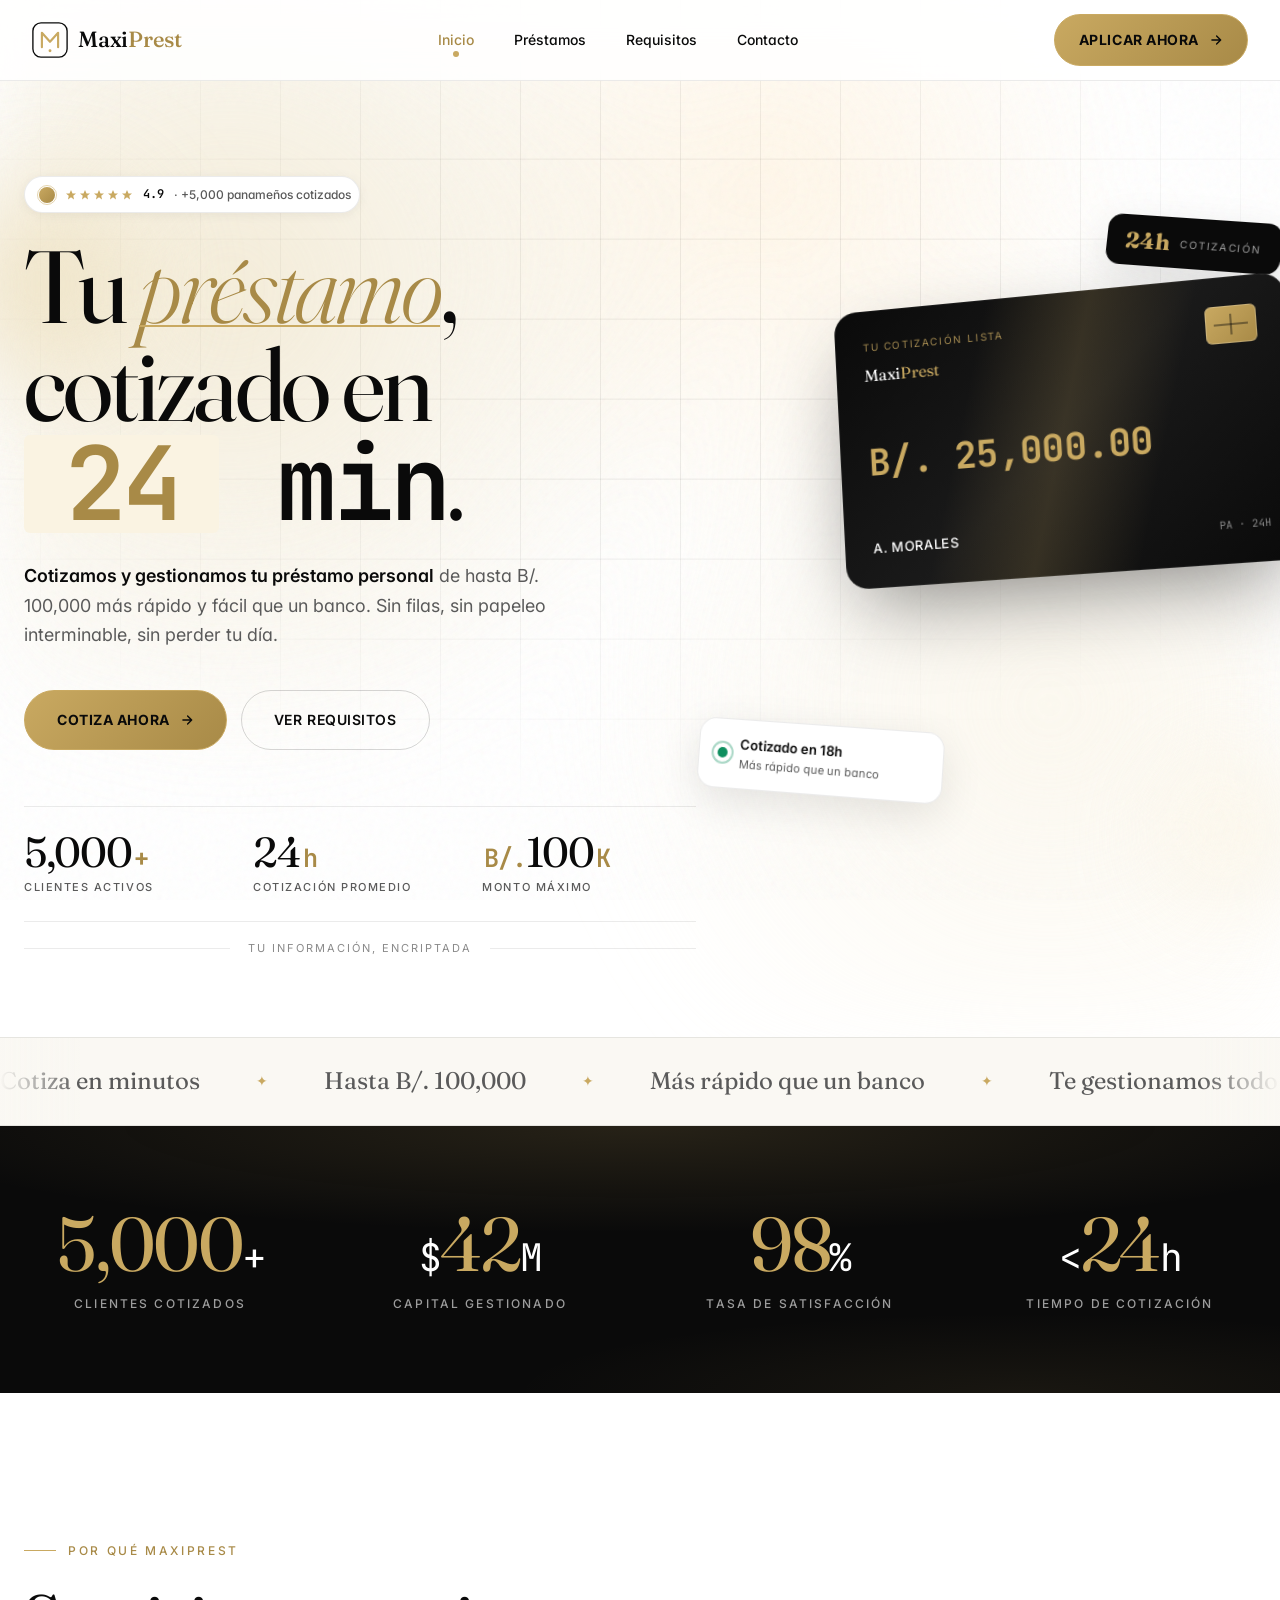
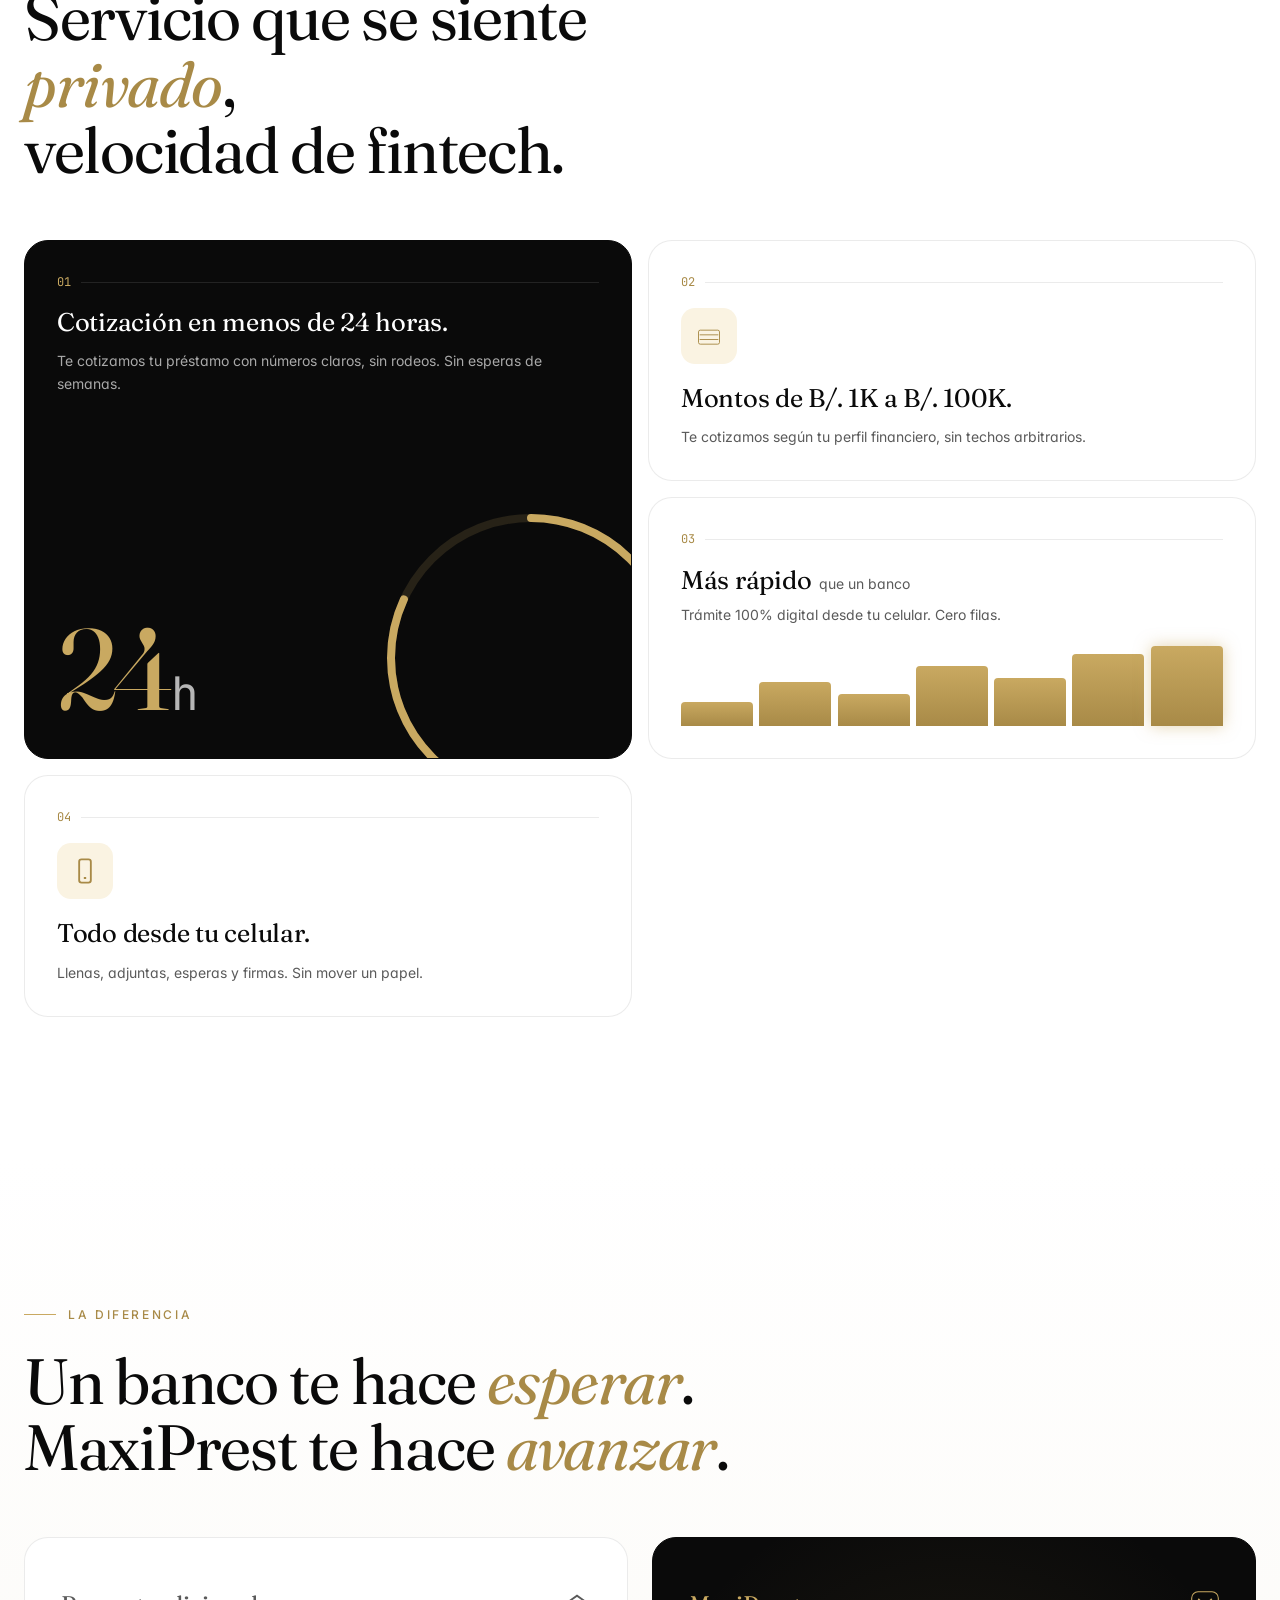
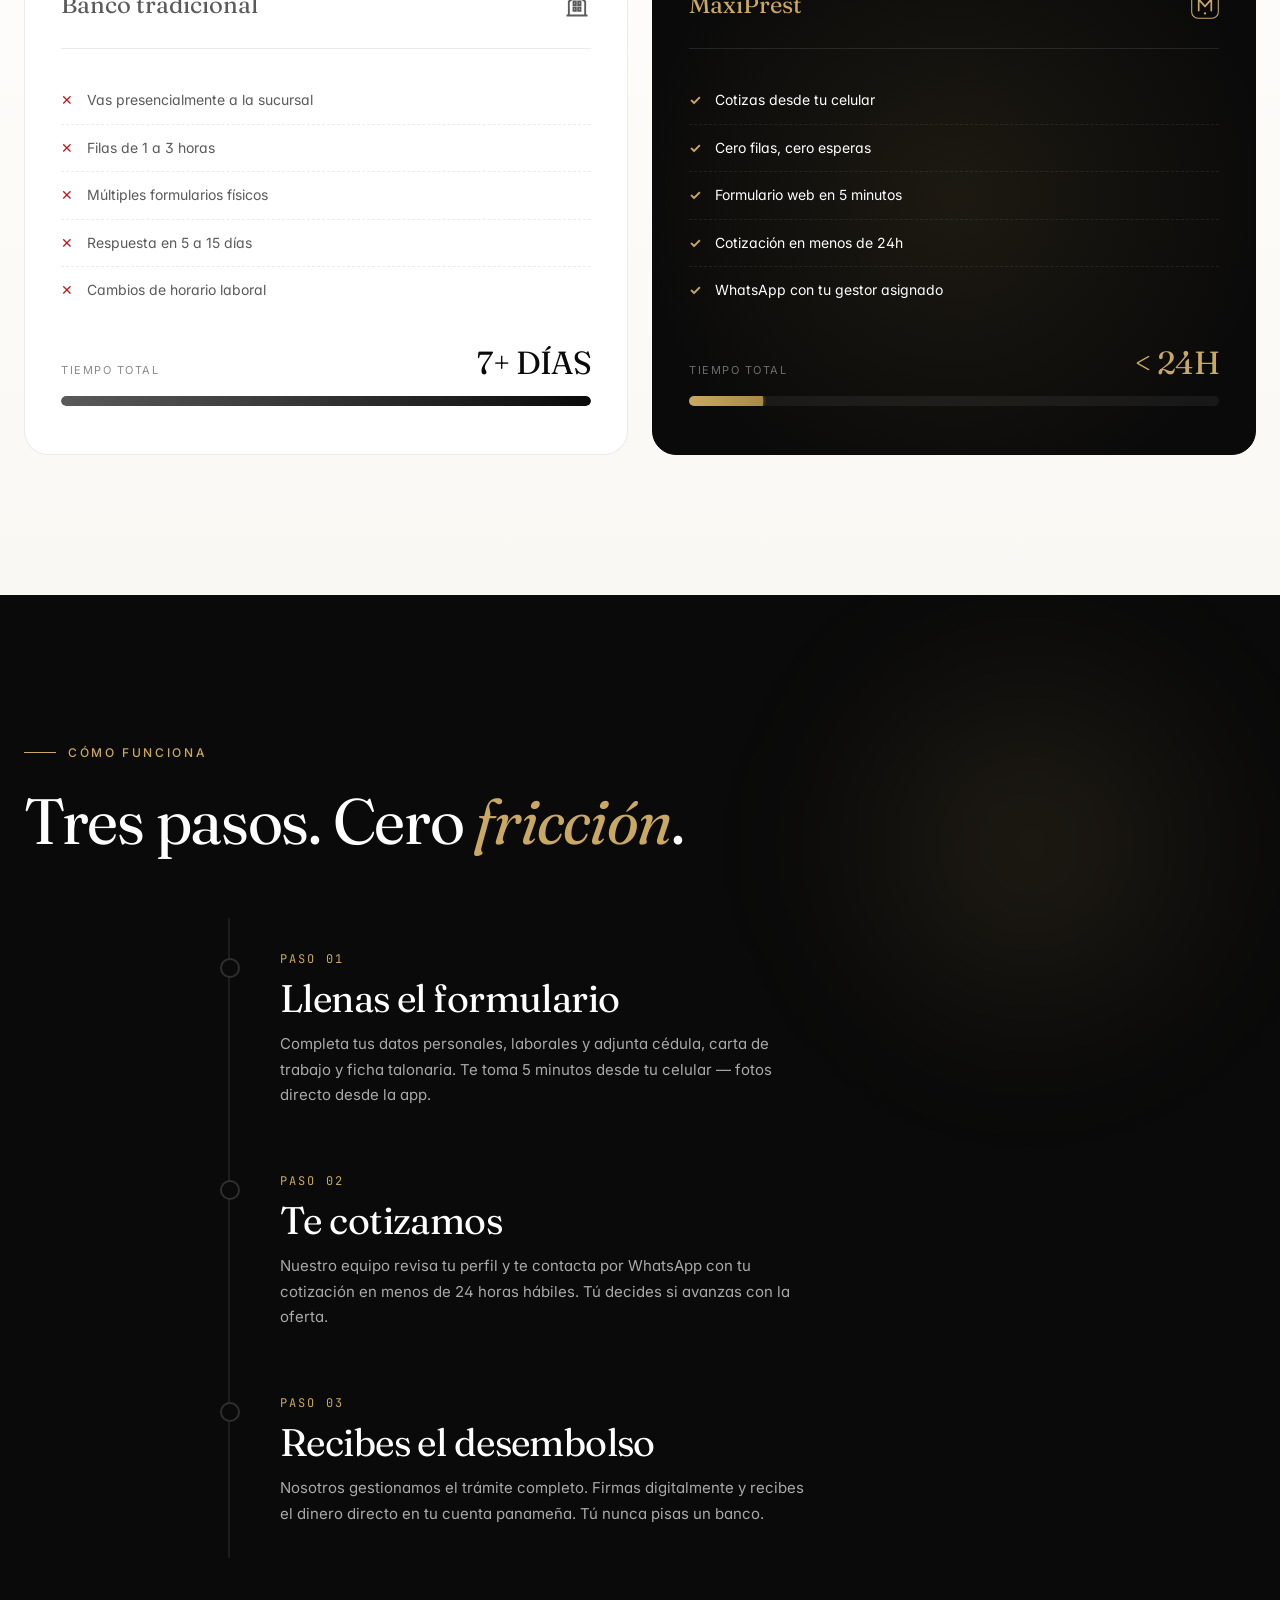
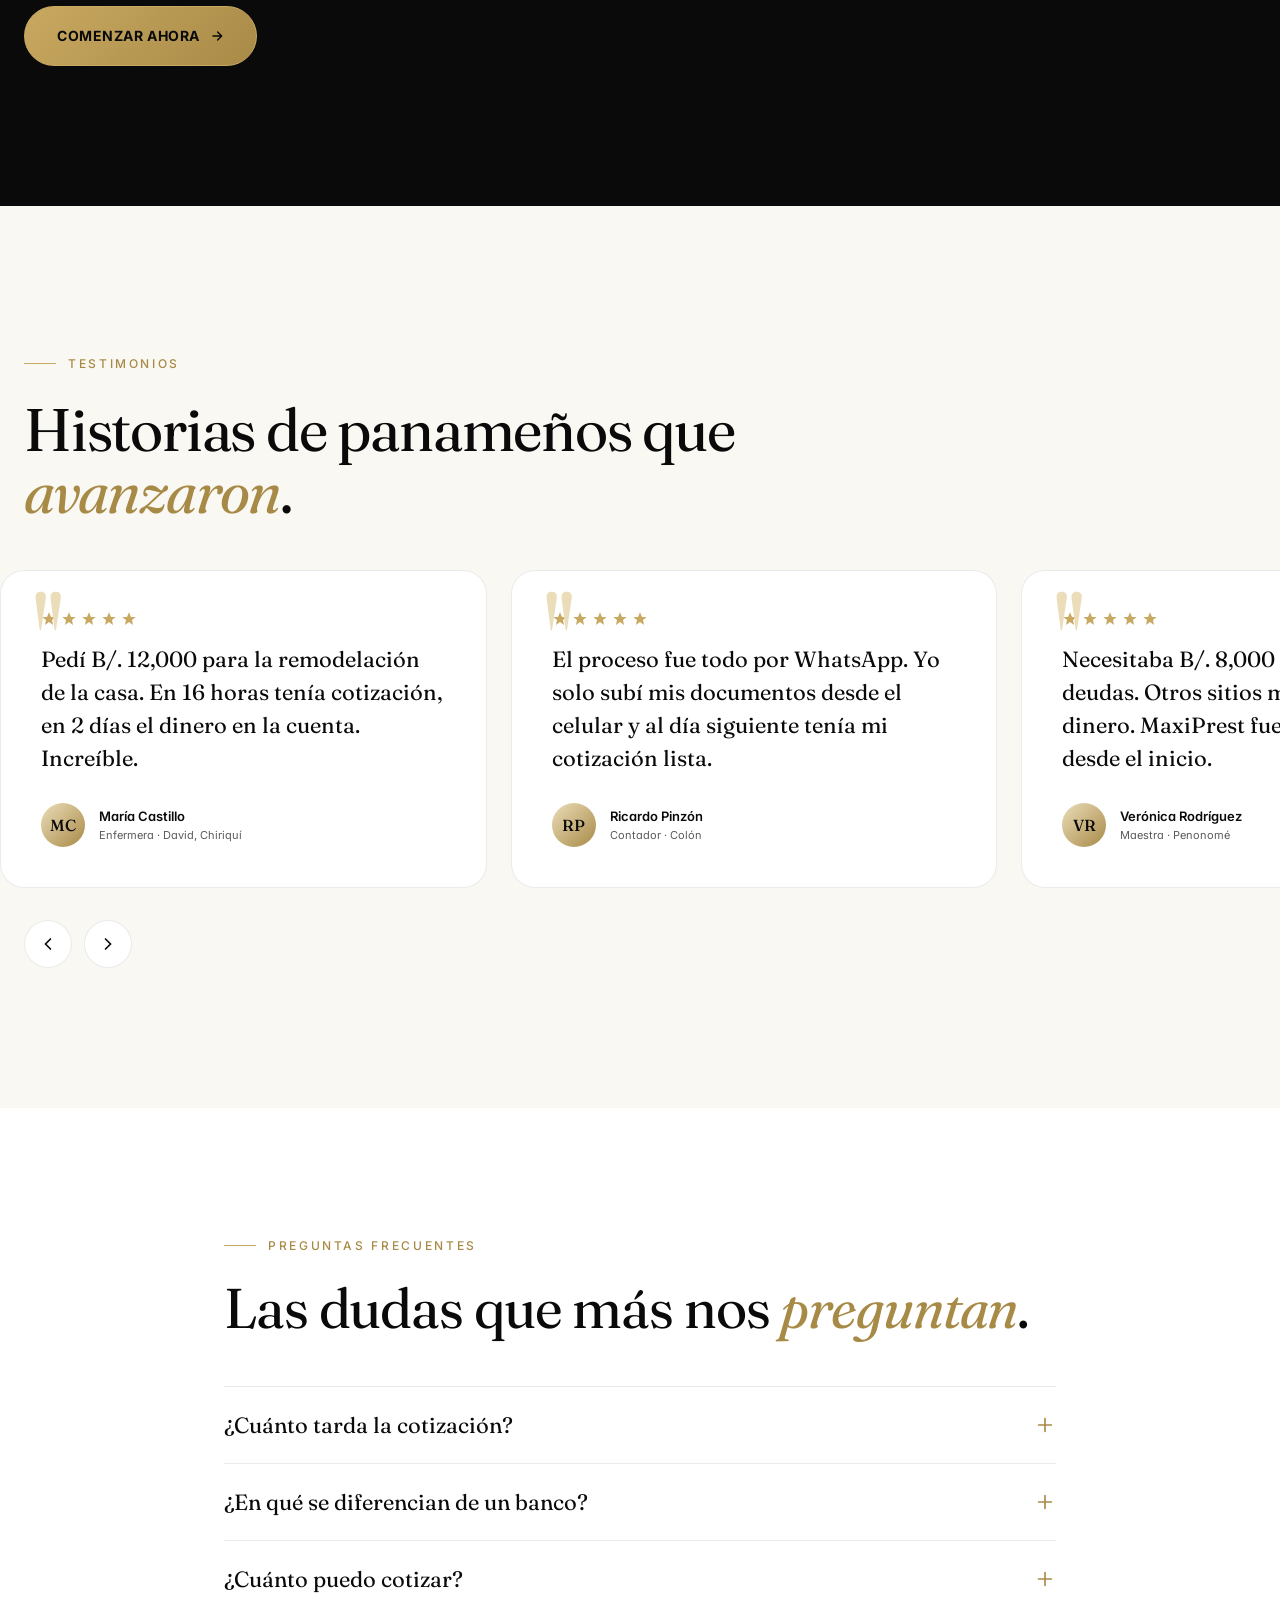
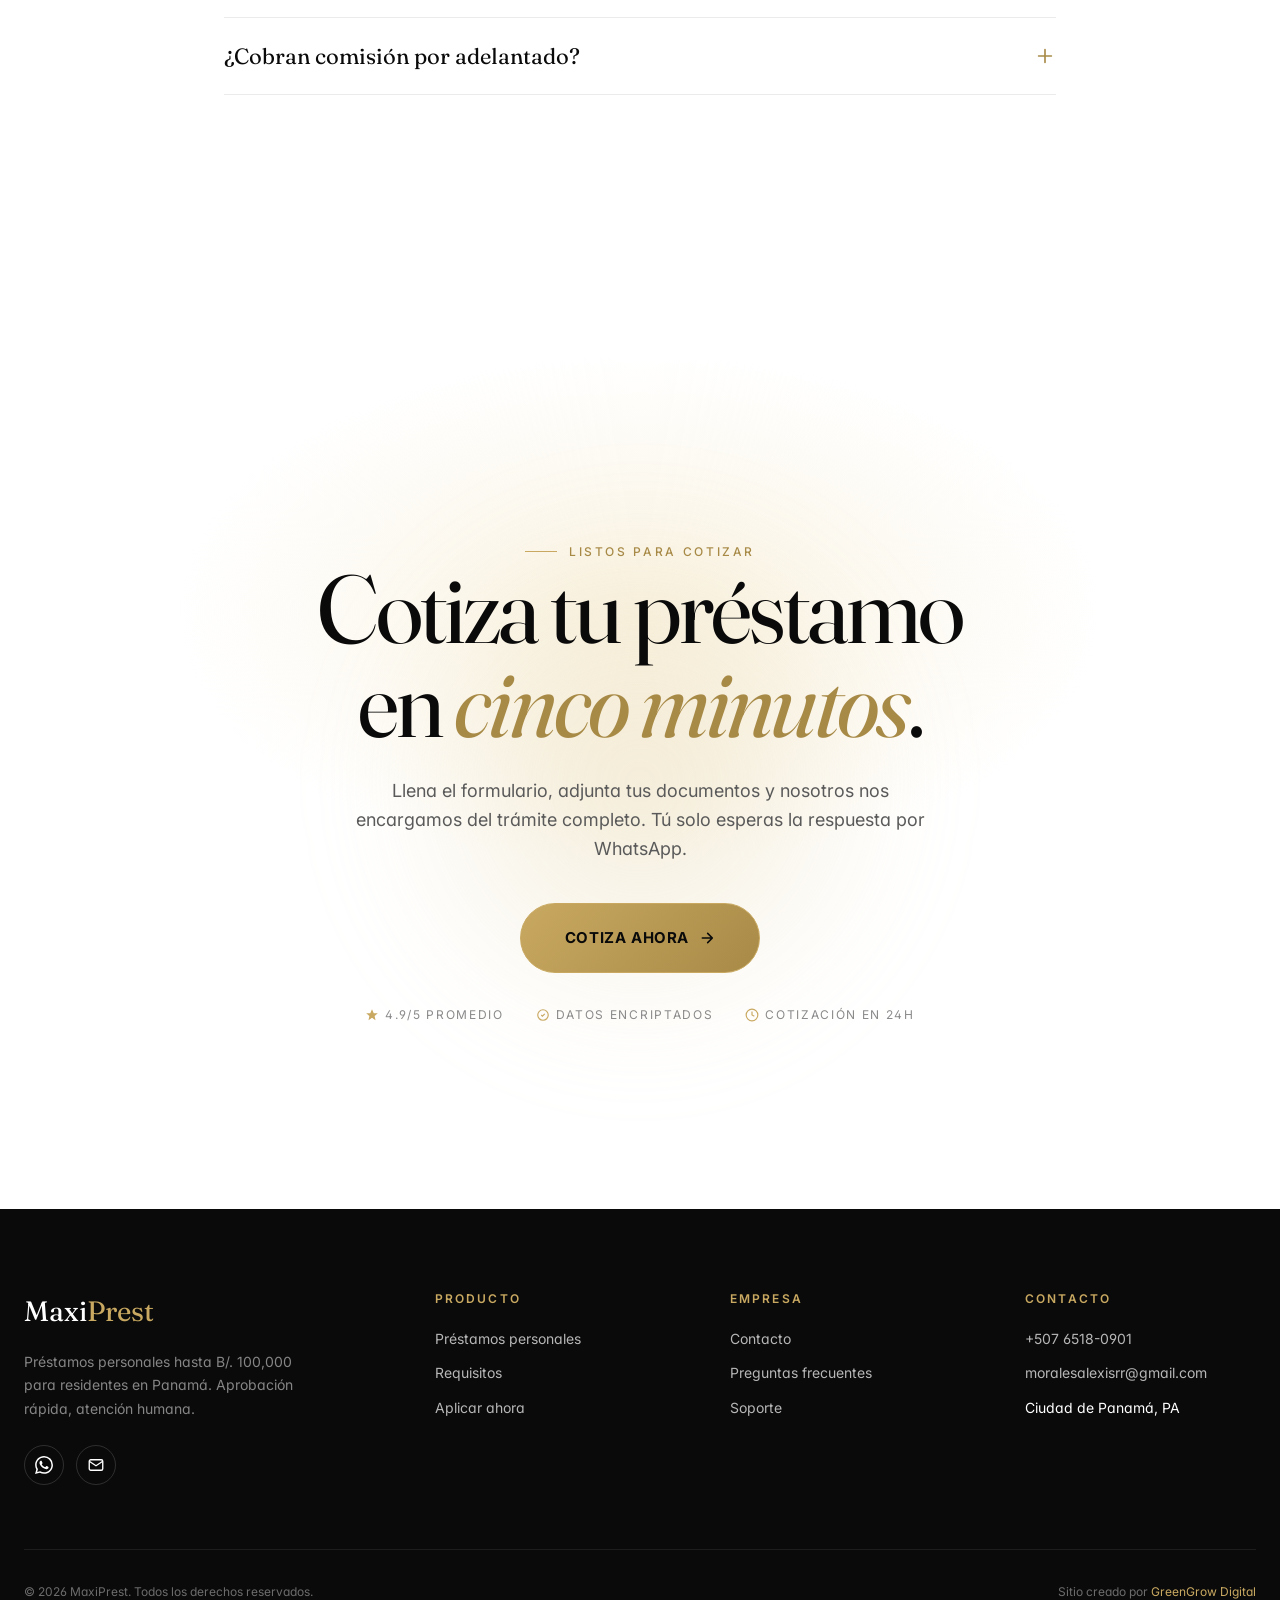
==== commit a5d0e02c: "feat: premium redesign for prestamos, requisitos, contacto with scroll progress, tilt cards, magneti" ====
--- a/index.html
+++ b/index.html
@@ -12,7 +12,7 @@
   <link rel="preconnect" href="https://fonts.googleapis.com" />
   <link rel="preconnect" href="https://fonts.gstatic.com" crossorigin />
   <link href="https://fonts.googleapis.com/css2?family=Fraunces:opsz,wght@9..144,300..900&family=Inter:wght@300;400;500;600;700&family=JetBrains+Mono:wght@400;600&display=swap" rel="stylesheet" />
-  <link href="/shared/theme.css?v=7" rel="stylesheet" />
+  <link href="/shared/theme.css?v=8" rel="stylesheet" />
   <style>
     /* ==== Scroll Progress Bar ==== */
     .mp-progress {
@@ -1443,7 +1443,7 @@
 
   <div id="mp-footer"></div>
 
-  <script src="/shared/nav-footer.js?v=7"></script>
+  <script src="/shared/nav-footer.js?v=8"></script>
   <script>
     // ===== Scroll progress bar =====
     (function() {
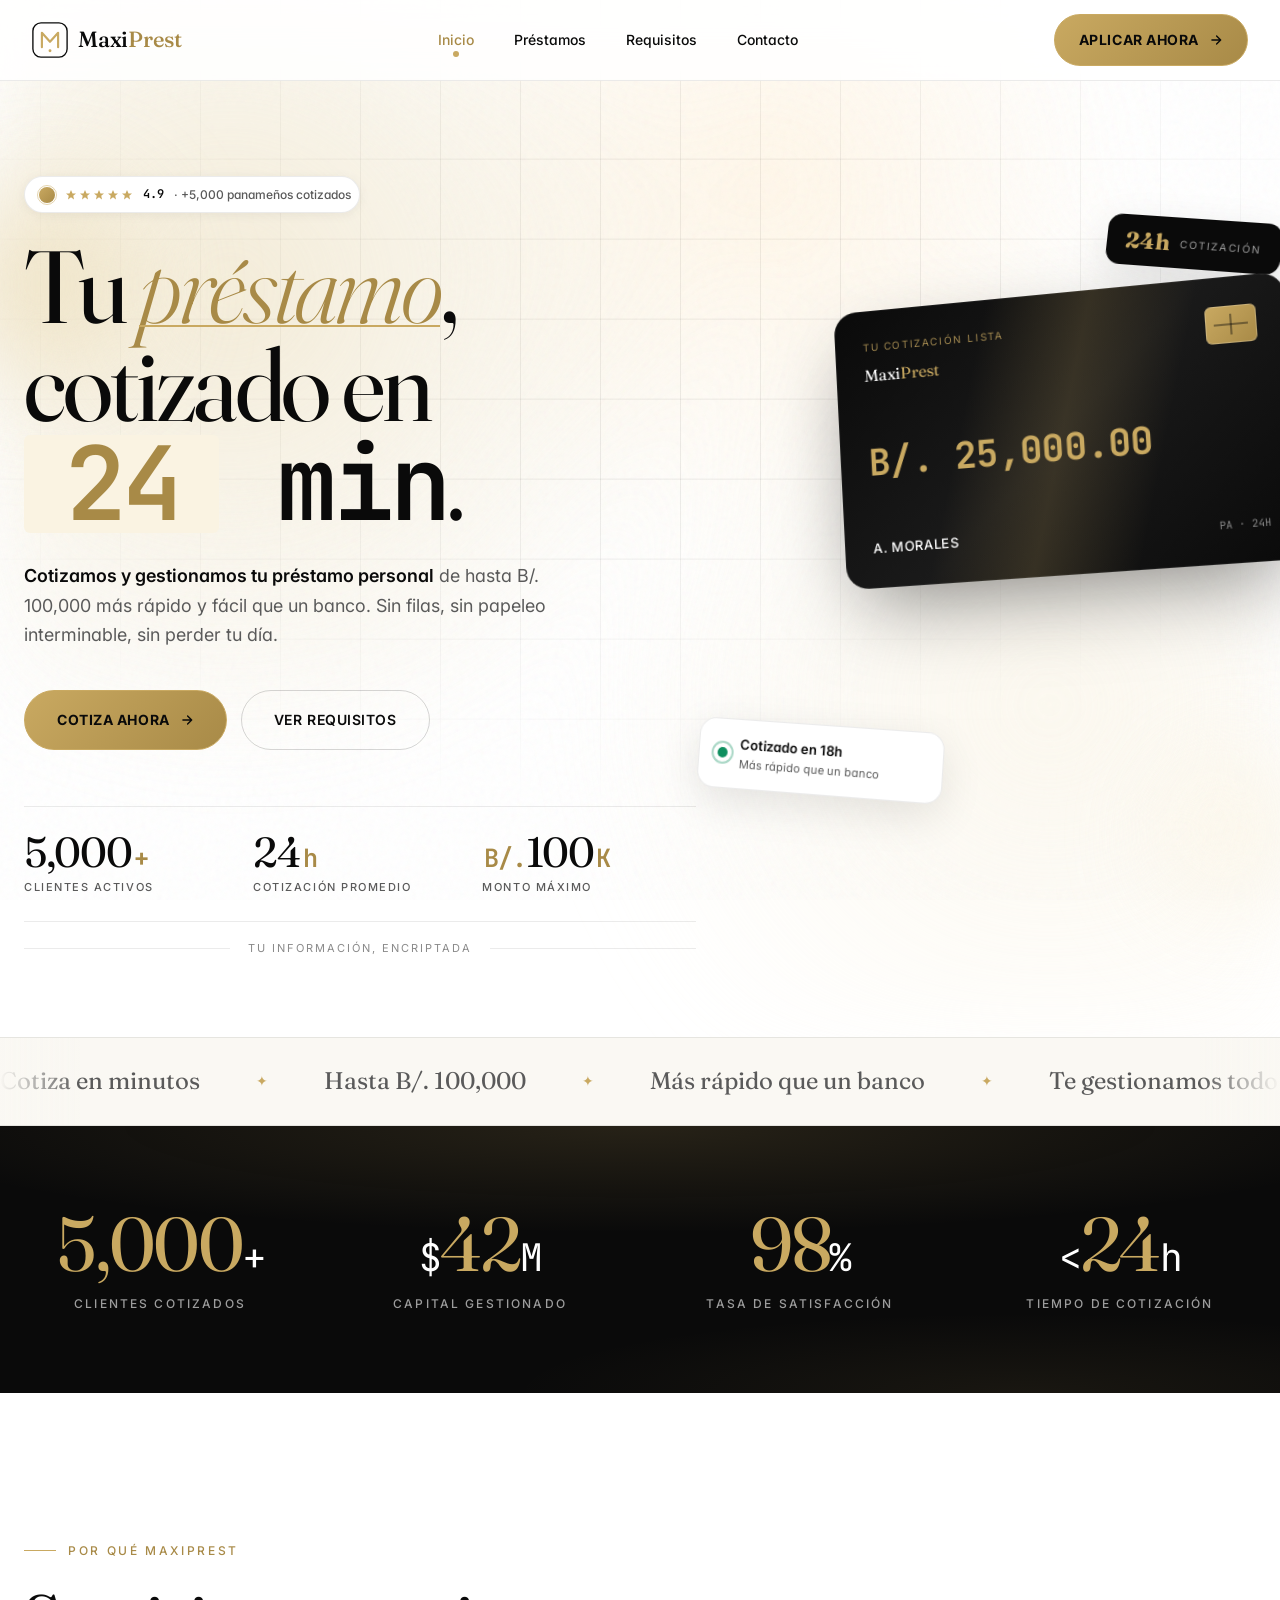
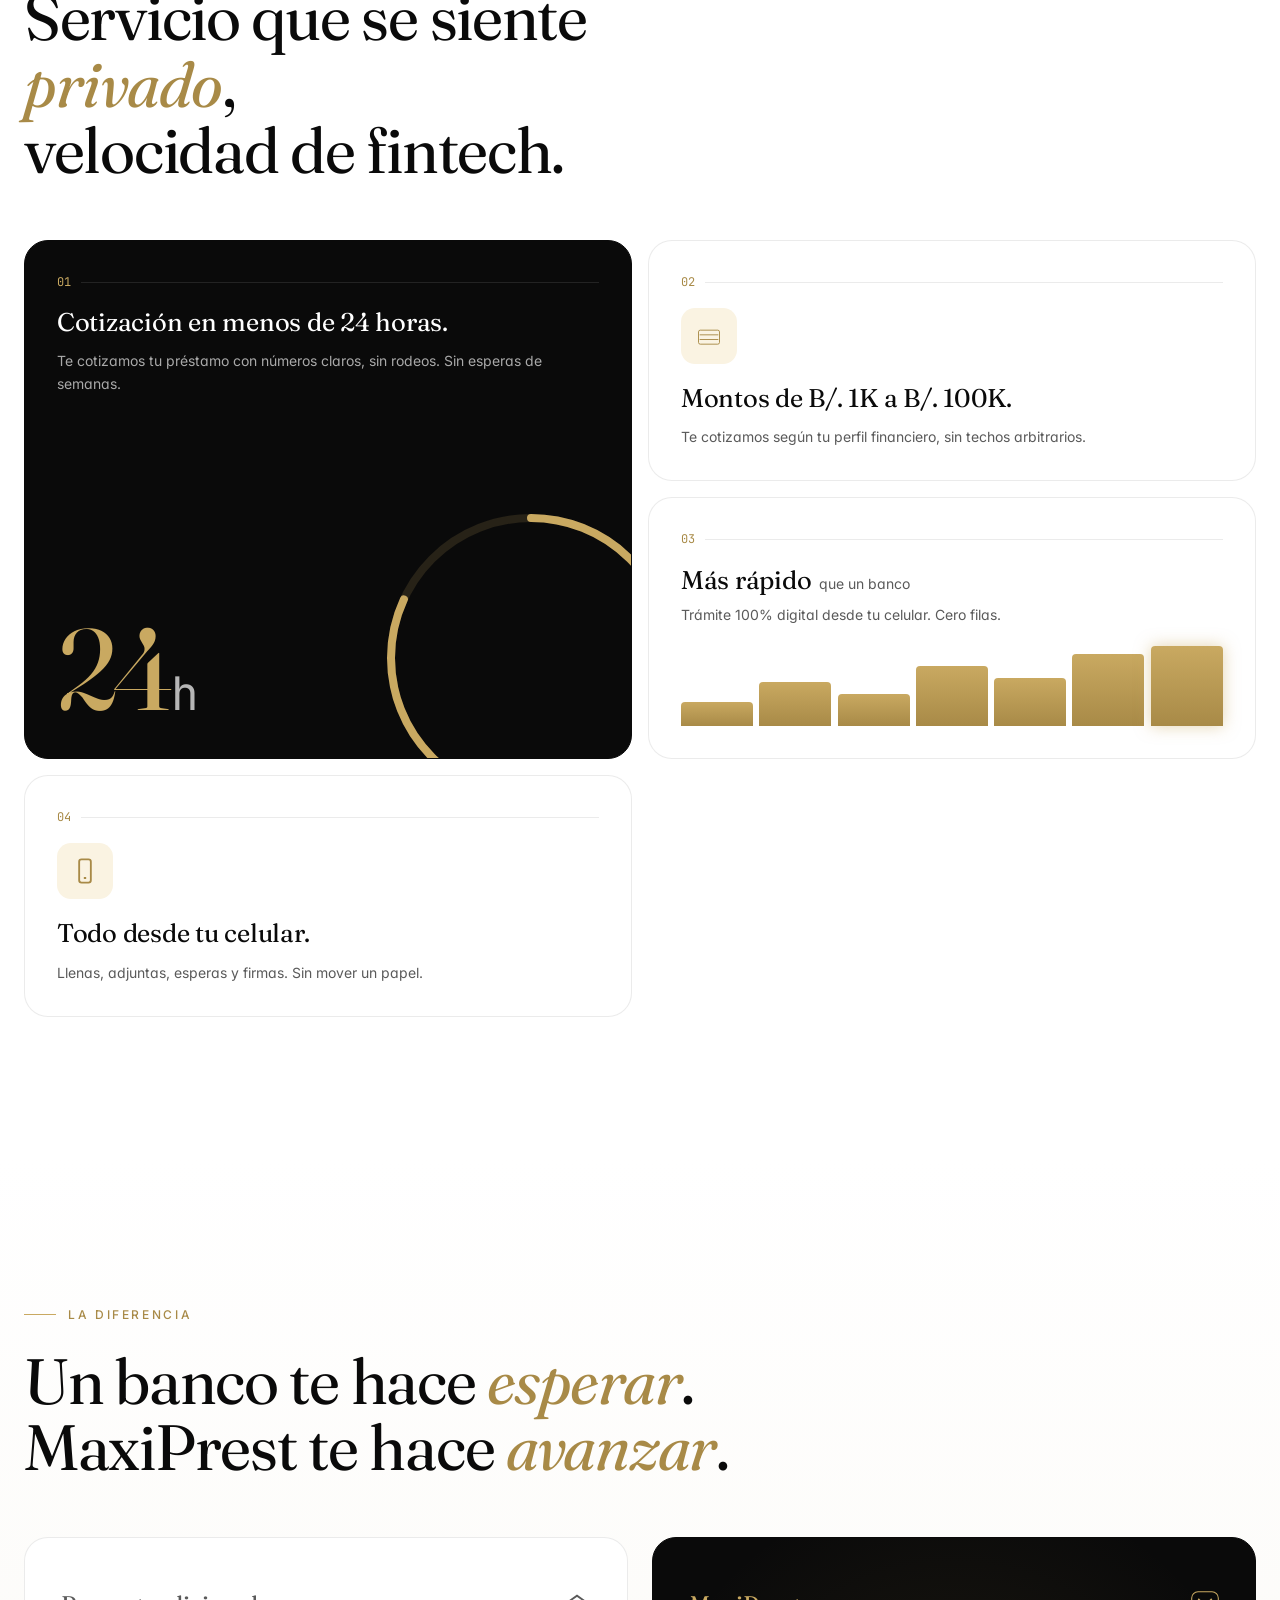
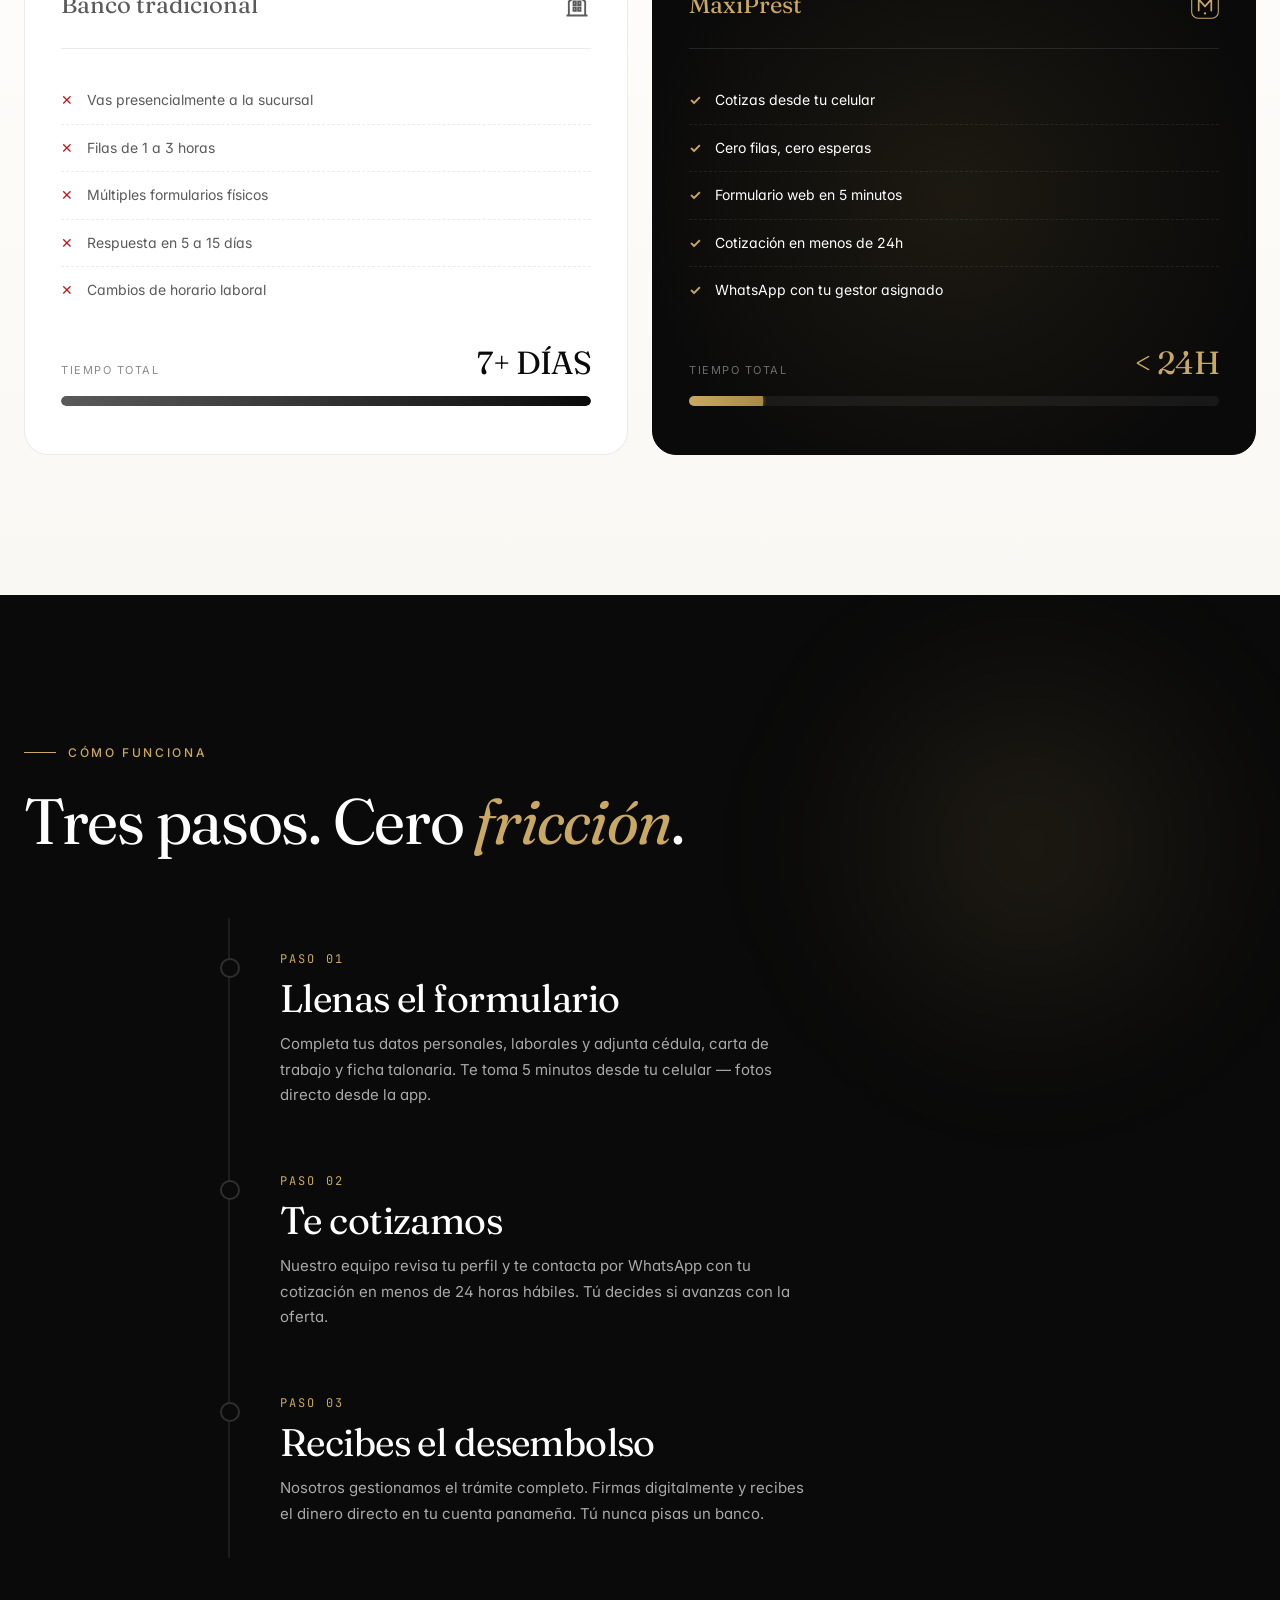
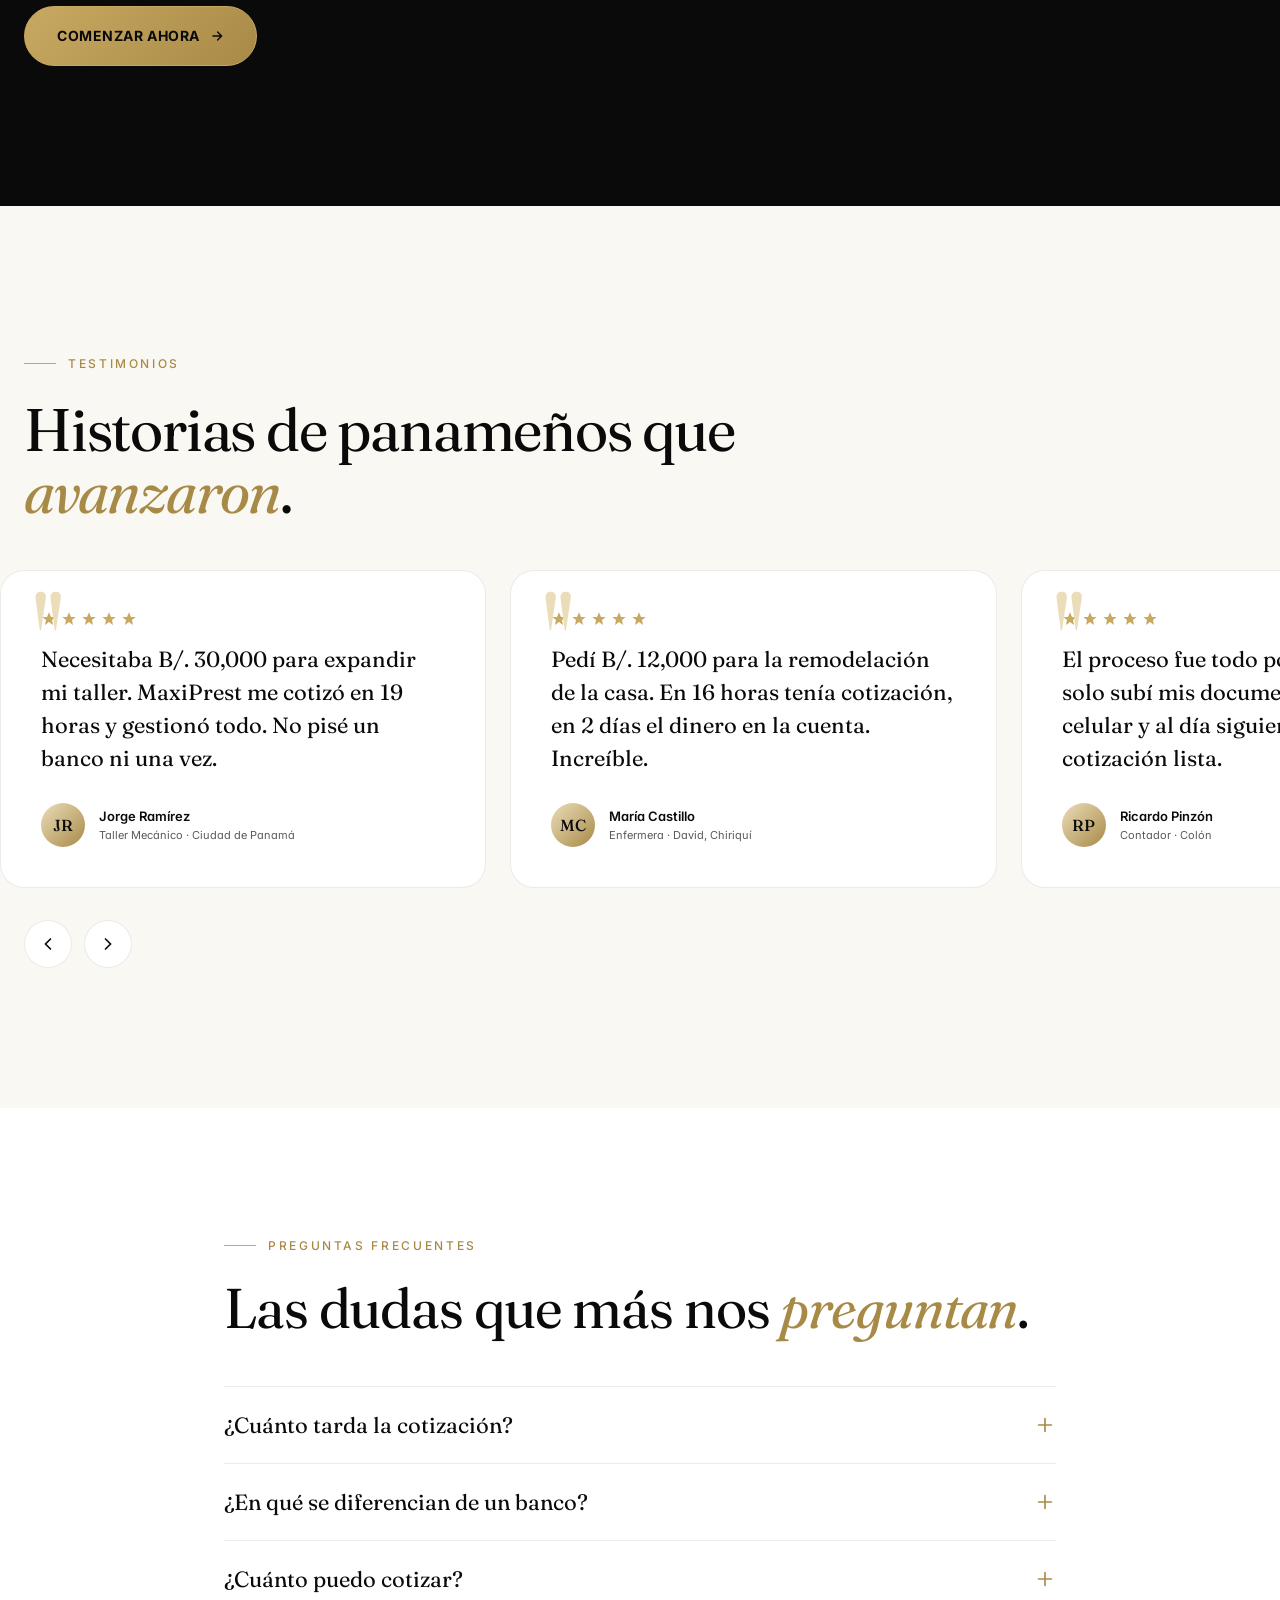
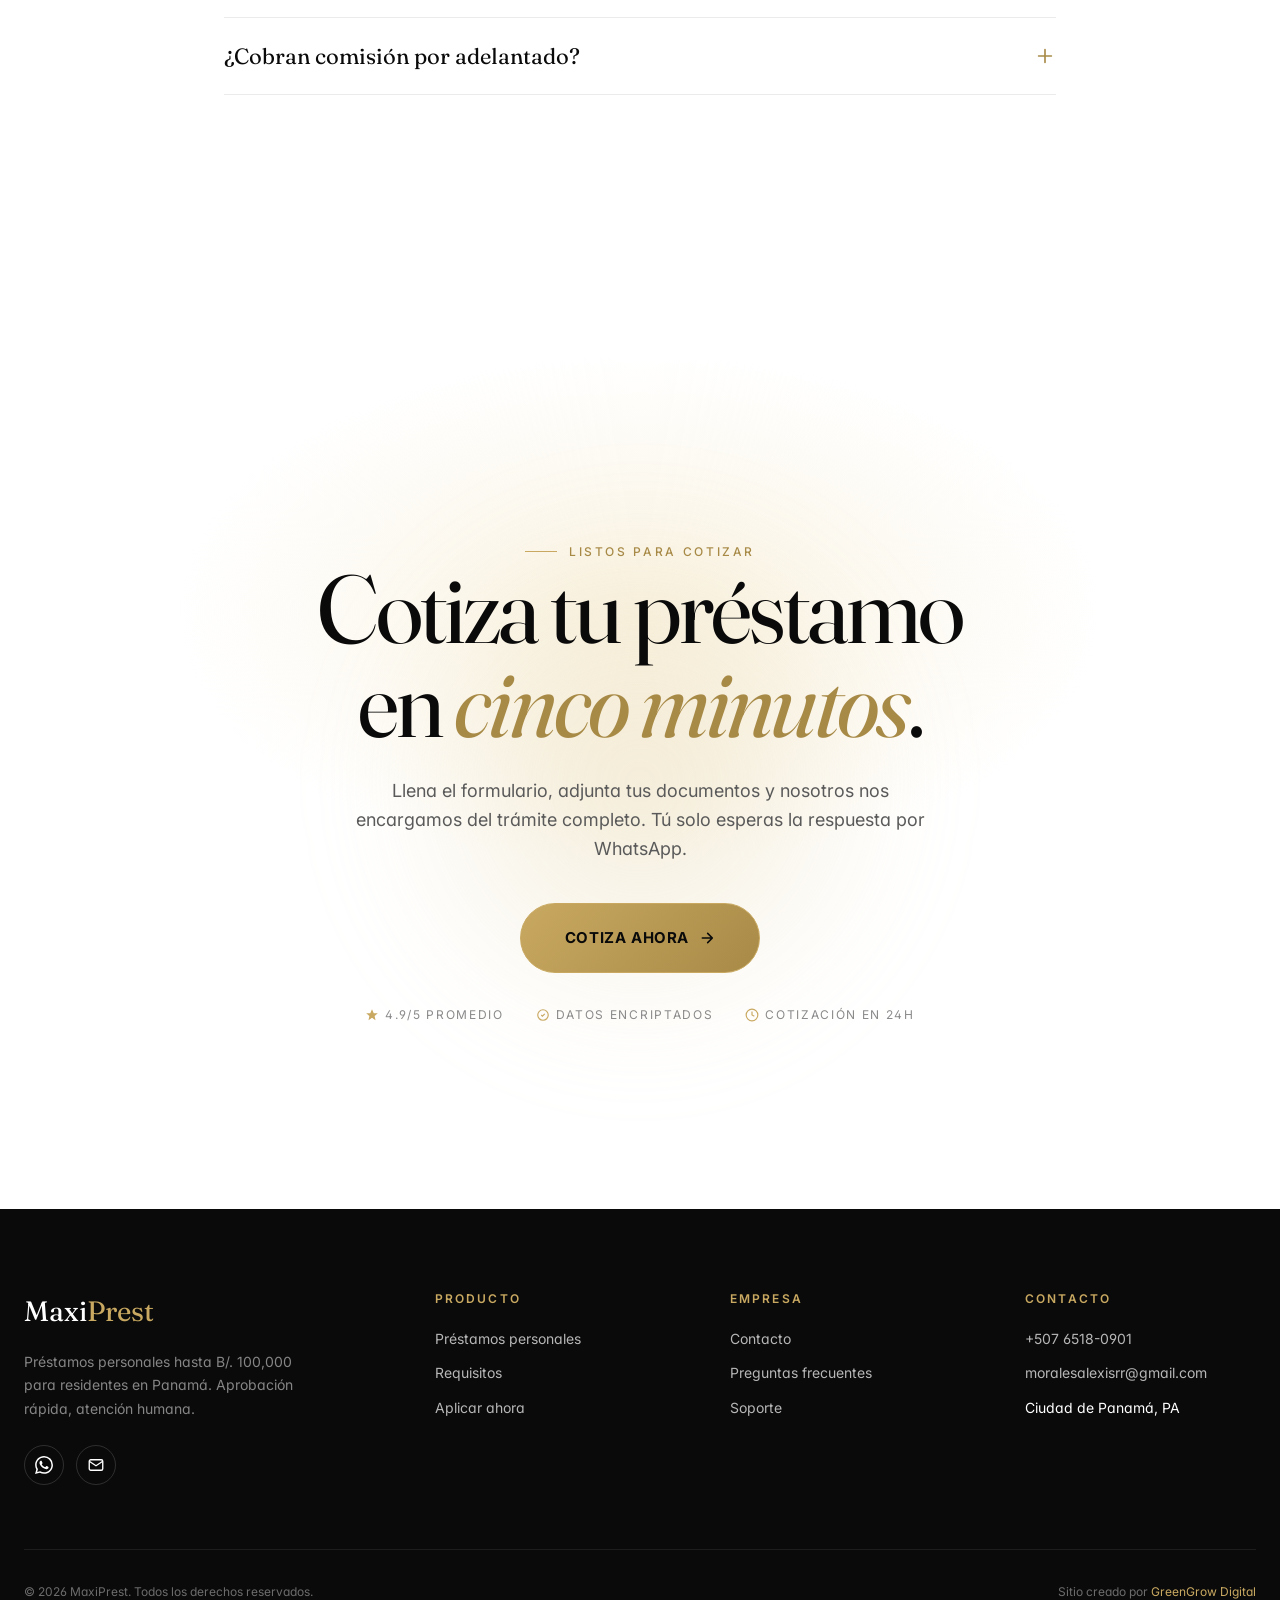
==== commit 189dd60c: "fix: requisitos checkbox pointer-events + Panama map outline with capital pin" ====
--- a/index.html
+++ b/index.html
@@ -12,7 +12,7 @@
   <link rel="preconnect" href="https://fonts.googleapis.com" />
   <link rel="preconnect" href="https://fonts.gstatic.com" crossorigin />
   <link href="https://fonts.googleapis.com/css2?family=Fraunces:opsz,wght@9..144,300..900&family=Inter:wght@300;400;500;600;700&family=JetBrains+Mono:wght@400;600&display=swap" rel="stylesheet" />
-  <link href="/shared/theme.css?v=8" rel="stylesheet" />
+  <link href="/shared/theme.css?v=9" rel="stylesheet" />
   <style>
     /* ==== Scroll Progress Bar ==== */
     .mp-progress {
@@ -1443,7 +1443,7 @@
 
   <div id="mp-footer"></div>
 
-  <script src="/shared/nav-footer.js?v=8"></script>
+  <script src="/shared/nav-footer.js?v=9"></script>
   <script>
     // ===== Scroll progress bar =====
     (function() {
